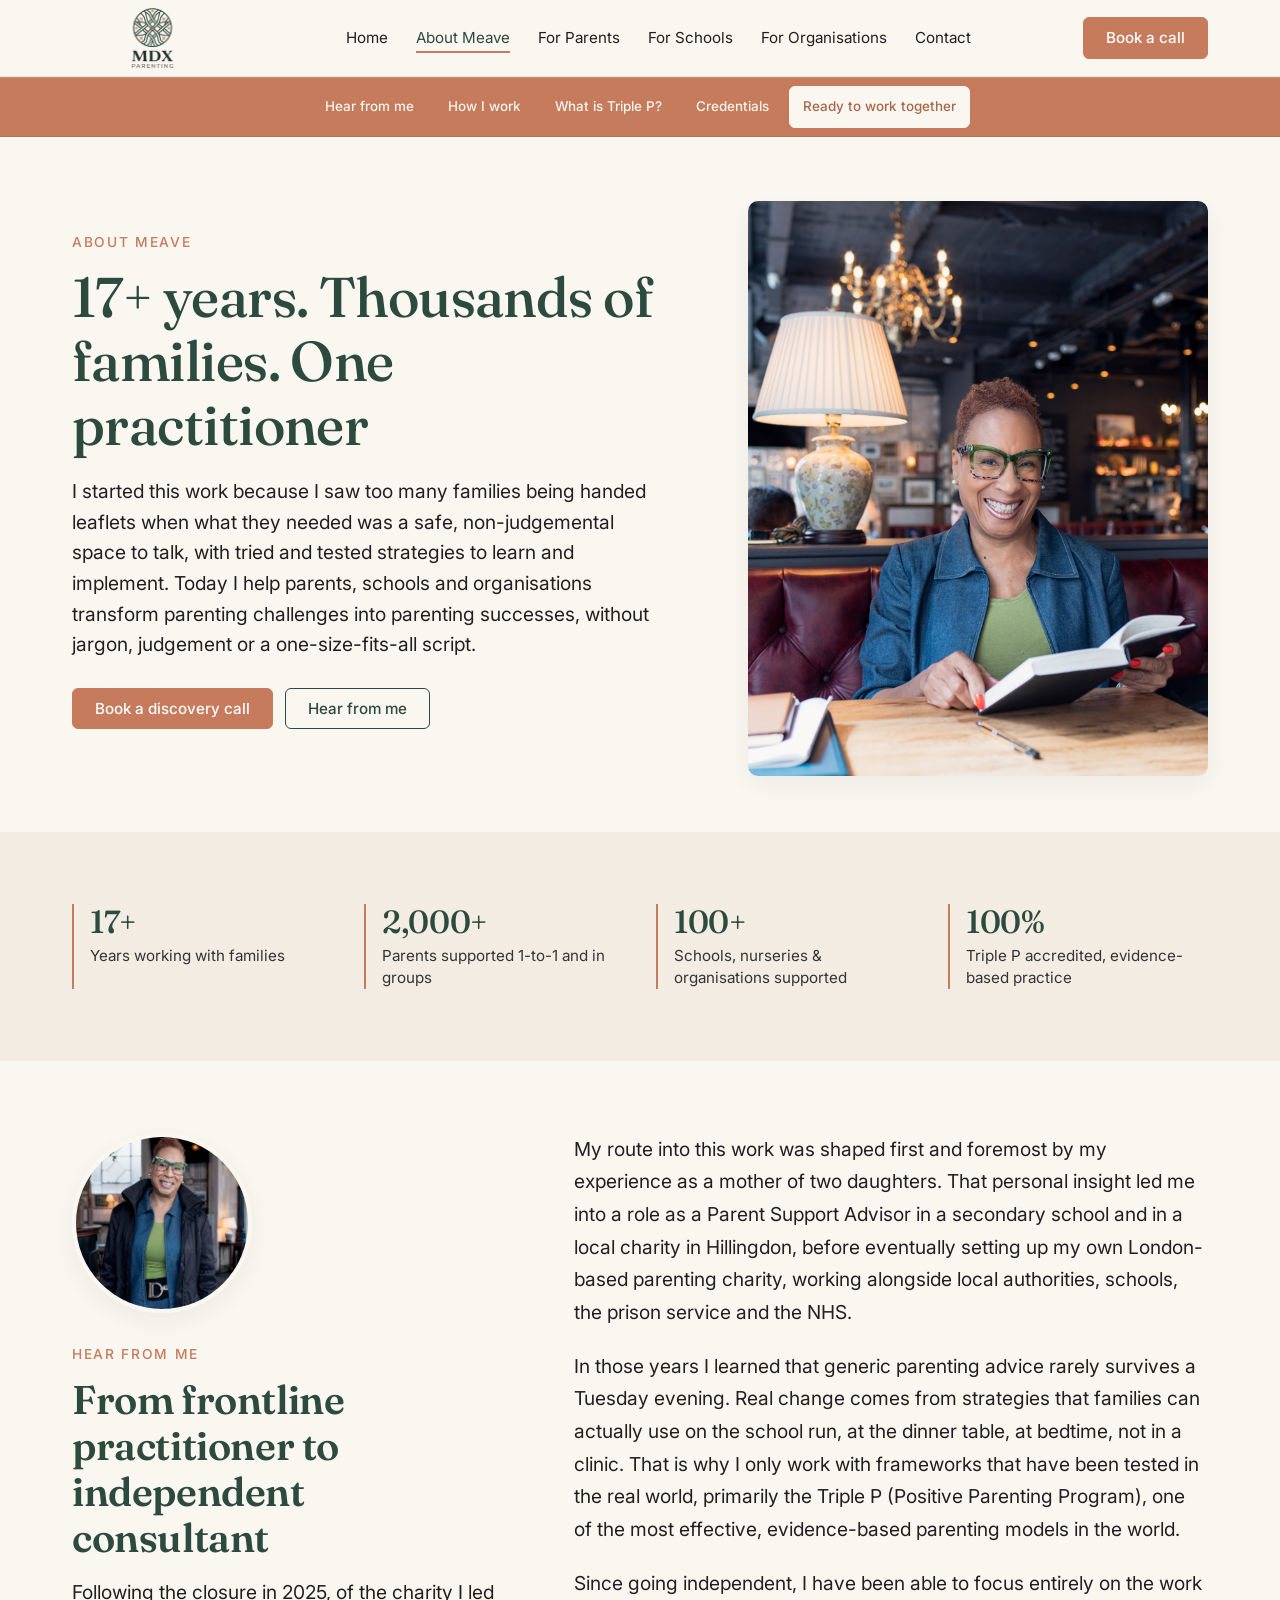
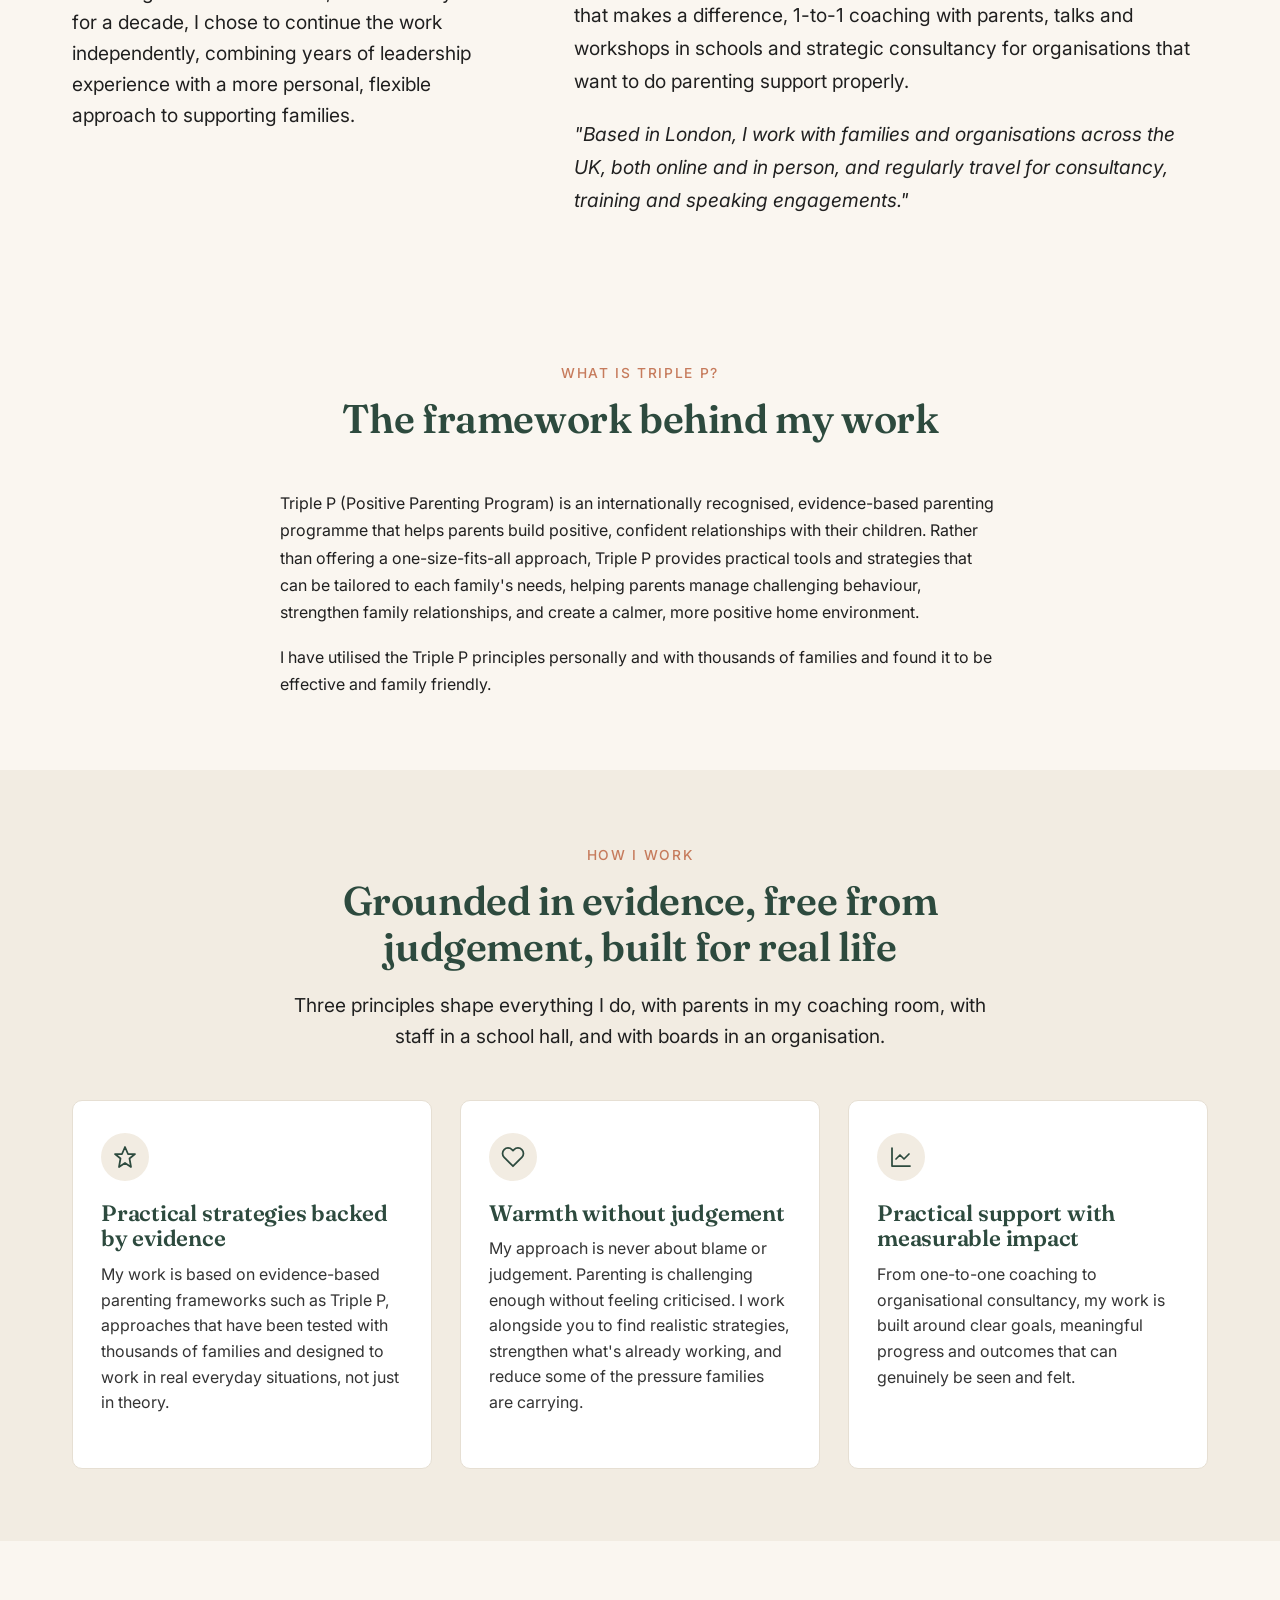
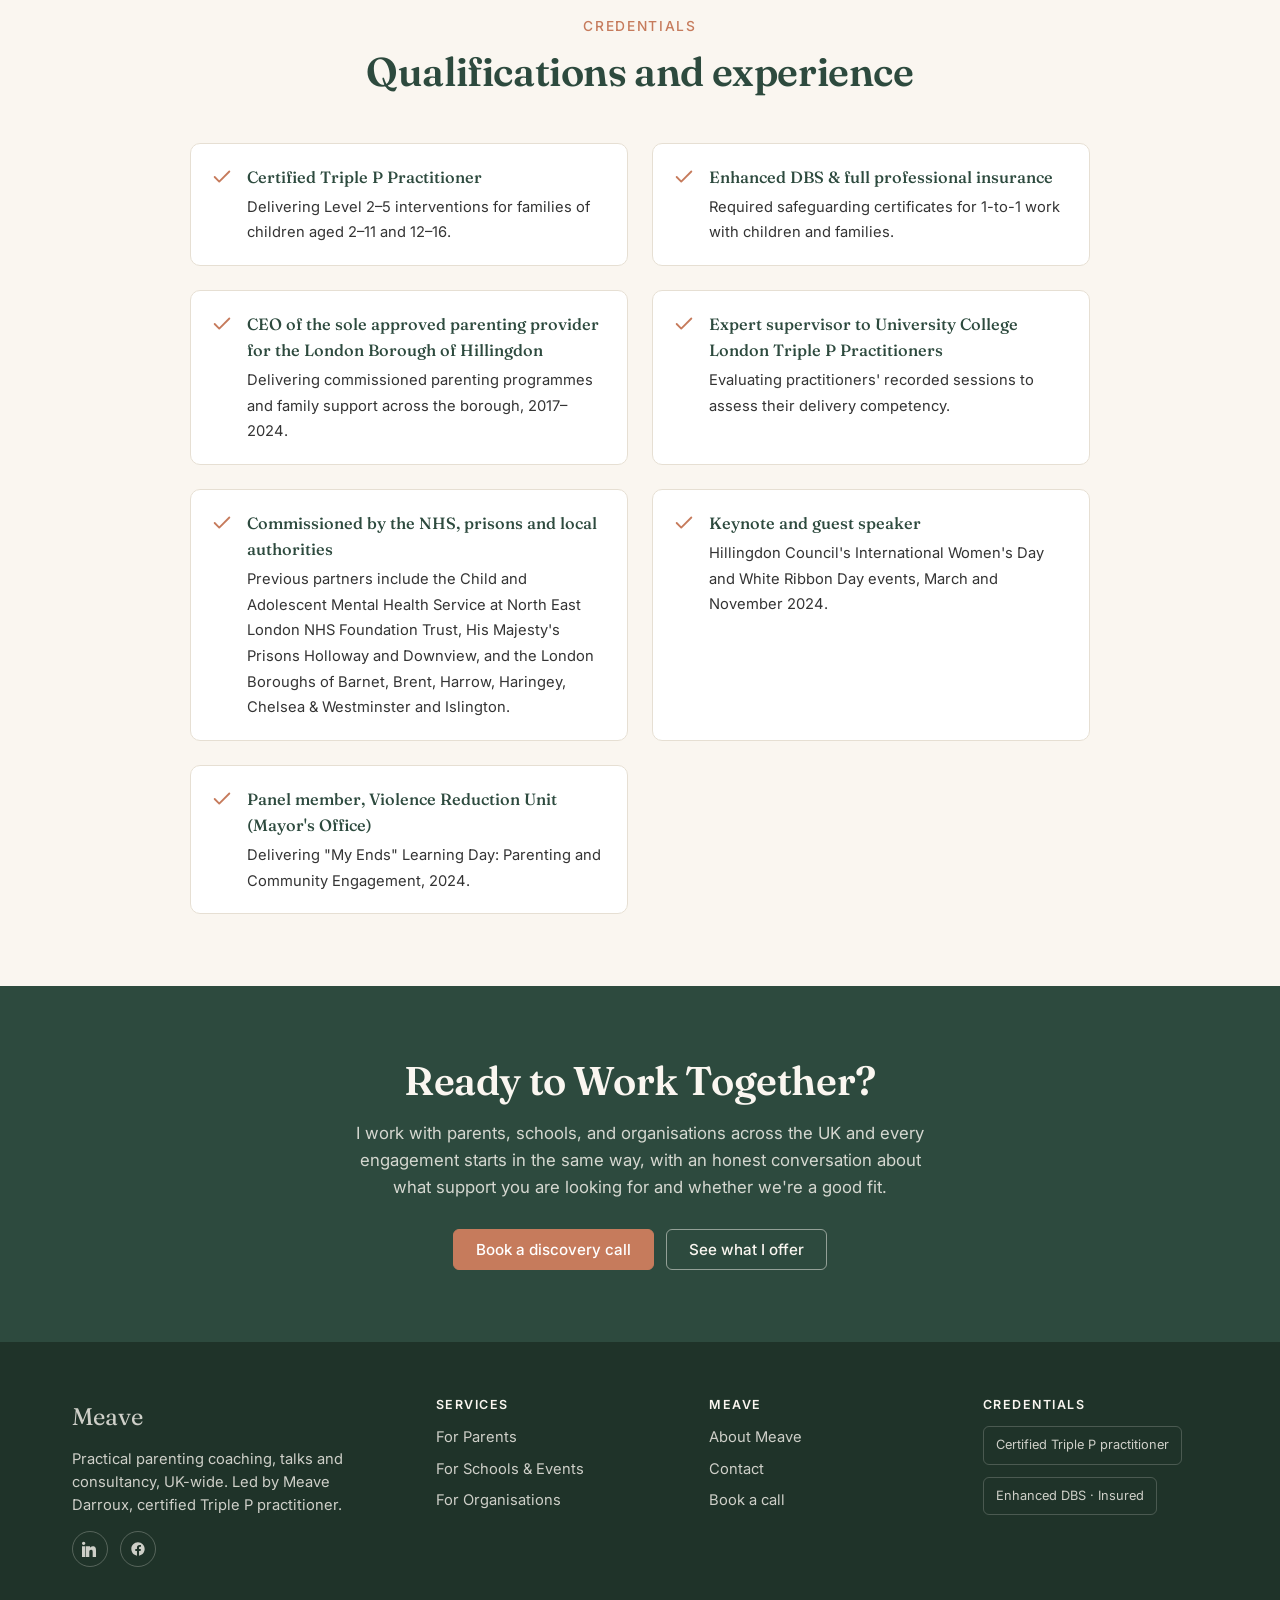
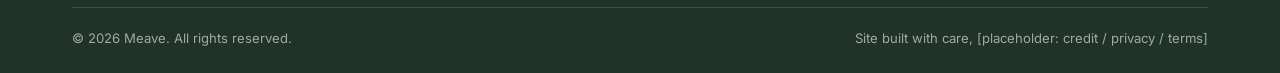
==== about.html @ babebb07 "About — Credentials: drop "and multi-academy trusts" from commissioned line Co-Authored-By: Claude O" ====
<!doctype html>
<html lang="en-GB">
<head>
  <meta charset="utf-8" />
  <meta name="viewport" content="width=device-width, initial-scale=1" />
  <title>About Meave — 17+ years of frontline family support</title>
  <meta name="description" content="Meave is a UK-based parenting expert and certified Triple P practitioner with 17+ years of experience supporting families, schools and organisations." />
  <link rel="icon" type="image/png" href="logos/logo22.png" />
  <link rel="apple-touch-icon" href="logos/logo22.png" />

  <link rel="preconnect" href="https://fonts.googleapis.com" />
  <link rel="preconnect" href="https://fonts.gstatic.com" crossorigin />
  <link href="https://fonts.googleapis.com/css2?family=Fraunces:opsz,wght@9..144,400;9..144,500;9..144,600&family=Inter:wght@400;500;600&display=swap" rel="stylesheet" />

  <link rel="stylesheet" href="css/style.css" />
</head>
<body class="page-inner">

  <header class="site-header">
    <div class="container site-header__inner">
      <a href="index.html" class="site-logo" aria-label="Meave — home">
        <img src="logos/logo22.png" alt="Meave Darroux" />
      </a>

      <nav class="site-nav" aria-label="Primary">
        <ul class="site-nav__list">
          <li><a class="site-nav__link" href="index.html">Home</a></li>
          <li class="site-nav__item--has-menu">
            <a class="site-nav__link" href="about.html" aria-current="page">About Meave</a>
            <ul class="site-nav__submenu">
              <li><a href="about.html#story">Hear from me</a></li>
              <li><a href="about.html#how-i-work">How I work</a></li>
              <li><a href="about.html#what-is-triple-p">What is Triple P?</a></li>
              <li><a href="about.html#qualifications">Credentials</a></li>
              <li><a href="about.html#ready">Ready to work together</a></li>
            </ul>
          </li>
          <li class="site-nav__item--has-menu">
            <a class="site-nav__link" href="for-parents.html">For Parents</a>
            <ul class="site-nav__submenu">
              <li><a href="for-parents.html#packages">Packages</a></li>
              <li><a href="for-parents.html#is-this-you">Is this you?</a></li>
              <li><a href="for-parents.html#what-support">What support looks like</a></li>
              <li><a href="for-parents.html#testimonials">Parents say</a></li>
              <li><a href="for-parents.html#faqs">FAQs</a></li>
            </ul>
          </li>
          <li class="site-nav__item--has-menu">
            <a class="site-nav__link" href="for-schools.html">For Schools</a>
            <ul class="site-nav__submenu">
              <li><a href="for-schools.html#fees">Enquire</a></li>
              <li><a href="for-schools.html#who">Who this is for</a></li>
              <li><a href="for-schools.html#programmes">Programmes</a></li>
              <li><a href="for-schools.html#why">Why it matters</a></li>
              <li><a href="for-schools.html#testimonials">Testimonials</a></li>
              <li><a href="for-schools.html#how-we-work">How we would work</a></li>
              <li><a href="for-schools.html#cta">Get in touch</a></li>
            </ul>
          </li>
          <li class="site-nav__item--has-menu">
            <a class="site-nav__link" href="for-organisations.html">For Organisations</a>
            <ul class="site-nav__submenu">
              <li><a href="for-organisations.html#who">Who I work with</a></li>
              <li><a href="for-organisations.html#for-employers">For Employers</a></li>
              <li><a href="for-organisations.html#models">Engagement models</a></li>
              <li><a href="for-organisations.html#voices">Voices</a></li>
            </ul>
          </li>
          <li><a class="site-nav__link" href="contact.html">Contact</a></li>
        </ul>
      </nav>

      <a href="contact.html" class="btn btn-accent site-header__cta">Book a call</a>

      <button type="button" class="nav-toggle" aria-label="Open navigation" aria-expanded="false" aria-controls="mobile-nav">
        <svg class="nav-toggle__open" width="22" height="22" viewBox="0 0 24 24" fill="none" stroke="currentColor" stroke-width="1.75" stroke-linecap="round" aria-hidden="true">
          <line x1="4" y1="7" x2="20" y2="7" />
          <line x1="4" y1="12" x2="20" y2="12" />
          <line x1="4" y1="17" x2="20" y2="17" />
        </svg>
        <svg class="nav-toggle__close" width="22" height="22" viewBox="0 0 24 24" fill="none" stroke="currentColor" stroke-width="1.75" stroke-linecap="round" aria-hidden="true">
          <line x1="6" y1="6" x2="18" y2="18" />
          <line x1="18" y1="6" x2="6" y2="18" />
        </svg>
      </button>
    </div>

  </header>

  <div class="mobile-nav" id="mobile-nav">
    <ul class="mobile-nav__list">
      <li><a class="mobile-nav__link" href="index.html">Home</a></li>
      <li class="mobile-nav__item--has-menu">
        <a class="mobile-nav__link" href="about.html" aria-current="page">About Meave</a>
        <ul class="mobile-nav__submenu">
          <li><a class="mobile-nav__sublink" href="about.html#story">Hear from me</a></li>
          <li><a class="mobile-nav__sublink" href="about.html#how-i-work">How I work</a></li>
          <li><a class="mobile-nav__sublink" href="about.html#what-is-triple-p">What is Triple P?</a></li>
          <li><a class="mobile-nav__sublink" href="about.html#qualifications">Credentials</a></li>
          <li><a class="mobile-nav__sublink" href="about.html#ready">Ready to work together</a></li>
        </ul>
      </li>
      <li class="mobile-nav__item--has-menu">
        <a class="mobile-nav__link" href="for-parents.html">For Parents</a>
        <ul class="mobile-nav__submenu">
          <li><a class="mobile-nav__sublink" href="for-parents.html#packages">Packages</a></li>
          <li><a class="mobile-nav__sublink" href="for-parents.html#is-this-you">Is this you?</a></li>
          <li><a class="mobile-nav__sublink" href="for-parents.html#what-support">What support looks like</a></li>
          <li><a class="mobile-nav__sublink" href="for-parents.html#testimonials">Parents say</a></li>
          <li><a class="mobile-nav__sublink" href="for-parents.html#faqs">FAQs</a></li>
        </ul>
      </li>
      <li class="mobile-nav__item--has-menu">
        <a class="mobile-nav__link" href="for-schools.html">For Schools &amp; Events</a>
        <ul class="mobile-nav__submenu">
          <li><a class="mobile-nav__sublink" href="for-schools.html#fees">Enquire</a></li>
          <li><a class="mobile-nav__sublink" href="for-schools.html#who">Who this is for</a></li>
          <li><a class="mobile-nav__sublink" href="for-schools.html#programmes">Programmes</a></li>
          <li><a class="mobile-nav__sublink" href="for-schools.html#why">Why it matters</a></li>
          <li><a class="mobile-nav__sublink" href="for-schools.html#testimonials">Testimonials</a></li>
          <li><a class="mobile-nav__sublink" href="for-schools.html#how-we-work">How we would work</a></li>
          <li><a class="mobile-nav__sublink" href="for-schools.html#cta">Get in touch</a></li>
        </ul>
      </li>
      <li class="mobile-nav__item--has-menu">
        <a class="mobile-nav__link" href="for-organisations.html">For Organisations</a>
        <ul class="mobile-nav__submenu">
          <li><a class="mobile-nav__sublink" href="for-organisations.html#who">Who I work with</a></li>
          <li><a class="mobile-nav__sublink" href="for-organisations.html#for-employers">For Employers</a></li>
          <li><a class="mobile-nav__sublink" href="for-organisations.html#models">Engagement models</a></li>
          <li><a class="mobile-nav__sublink" href="for-organisations.html#voices">Voices</a></li>
        </ul>
      </li>
      <li><a class="mobile-nav__link" href="contact.html">Contact</a></li>
    </ul>
    <a href="contact.html" class="btn btn-accent mobile-nav__cta">Book a free call</a>
  </div>

  <main id="main">

    <!-- Sticky in-page section nav -->
    <nav class="page-nav-sticky page-nav-sticky--top" aria-label="Section navigation">
      <div class="container">
        <ul class="page-nav-sticky__list">
          <li><a class="page-nav-sticky__pill" href="#story">Hear from me</a></li>
          <li><a class="page-nav-sticky__pill" href="#how-i-work">How I work</a></li>
          <li><a class="page-nav-sticky__pill" href="#what-is-triple-p">What is Triple P?</a></li>
          <li><a class="page-nav-sticky__pill" href="#qualifications">Credentials</a></li>
          <li><a class="page-nav-sticky__pill" href="#ready">Ready to work together</a></li>
        </ul>
      </div>
    </nav>

    <!-- Page hero -->
    <section class="page-hero">
      <div class="container">
        <div class="page-hero__grid">
          <div class="page-hero__body">
            <span class="eyebrow">About Meave</span>
            <h1>17+ years. Thousands of families. One practitioner</h1>
            <p class="lede">I started this work because I saw too many families being handed leaflets when what they needed was a safe, non-judgemental space to talk, with tried and tested strategies to learn and implement. Today I help parents, schools and organisations transform parenting challenges into parenting successes, without jargon, judgement or a one-size-fits-all script.</p>
            <div class="page-hero__ctas">
              <a href="contact.html" class="btn btn-accent">Book a discovery call</a>
              <a href="#story" class="btn btn-ghost">Hear from me</a>
            </div>
          </div>
          <div class="page-hero__image page-hero__image--portrait">
            <img src="images/MD-016520260508.jpg" alt="Meave Darroux smiling at a table with an open book" loading="eager" />
          </div>
        </div>
      </div>
    </section>

    <!-- Stats row -->
    <section class="section section--alt">
      <div class="container">
        <div class="stat-row">
          <div class="stat">
            <span class="stat__num">17+</span>
            <span class="stat__label">Years working with families</span>
          </div>
          <div class="stat">
            <span class="stat__num">2,000+</span>
            <span class="stat__label">Parents supported 1-to-1 and in groups</span>
          </div>
          <div class="stat">
            <span class="stat__num">100+</span>
            <span class="stat__label">Schools, nurseries &amp; organisations supported</span>
          </div>
          <div class="stat">
            <span class="stat__num">100%</span>
            <span class="stat__label">Triple P accredited, evidence-based practice</span>
          </div>
        </div>
      </div>
    </section>

    <!-- Story / prose -->
    <section class="section" id="story">
      <div class="container">
        <div class="prose-split">
          <aside class="prose-split__aside">
            <div class="bio-portrait">
              <img src="images/MD-018120260508.jpg" alt="Meave Darroux smiling in front of a London bar" loading="lazy" />
            </div>
            <span class="eyebrow">Hear from me</span>
            <h2>From frontline practitioner to independent consultant</h2>
            <p class="lede">Following the closure in 2025, of the charity I led for a decade, I chose to continue the work independently, combining years of leadership experience with a more personal, flexible approach to supporting families.</p>
          </aside>
          <div class="prose">
            <p>My route into this work was shaped first and foremost by my experience as a mother of two daughters. That personal insight led me into a role as a Parent Support Advisor in a secondary school and in a local charity in Hillingdon, before eventually setting up my own London-based parenting charity, working alongside local authorities, schools, the prison service and the NHS.</p>
            <p>In those years I learned that generic parenting advice rarely survives a Tuesday evening. Real change comes from strategies that families can actually use on the school run, at the dinner table, at bedtime, not in a clinic. That is why I only work with frameworks that have been tested in the real world, primarily the Triple P (Positive Parenting Program), one of the most effective, evidence-based parenting models in the world.</p>
            <p>Since going independent, I have been able to focus entirely on the work that makes a difference, 1-to-1 coaching with parents, talks and workshops in schools and strategic consultancy for organisations that want to do parenting support properly.</p>
            <p><em>"Based in London, I work with families and organisations across the UK, both online and in person, and regularly travel for consultancy, training and speaking engagements."</em></p>
          </div>
        </div>
      </div>
    </section>

    <!-- What is Triple P? -->
    <section id="what-is-triple-p" class="section">
      <div class="container">
        <div class="section__head">
          <span class="eyebrow">What is Triple P?</span>
          <h2>The framework behind my work</h2>
        </div>
        <div class="prose" style="max-width:720px;margin:0 auto;">
          <p>Triple P (Positive Parenting Program) is an internationally recognised, evidence-based parenting programme that helps parents build positive, confident relationships with their children. Rather than offering a one-size-fits-all approach, Triple P provides practical tools and strategies that can be tailored to each family's needs, helping parents manage challenging behaviour, strengthen family relationships, and create a calmer, more positive home environment.</p>
          <p>I have utilised the Triple P principles personally and with thousands of families and found it to be effective and family friendly.</p>
        </div>
      </div>
    </section>

    <!-- Credentials / approach -->
    <section id="how-i-work" class="section section--alt">
      <div class="container">
        <div class="section__head">
          <span class="eyebrow">How I work</span>
          <h2>Grounded in evidence, free from judgement, built for real life</h2>
          <p class="lede">Three principles shape everything I do, with parents in my coaching room, with staff in a school hall, and with boards in an organisation.</p>
        </div>

        <div class="card-grid">
          <article class="card">
            <div class="card__icon" aria-hidden="true">
              <svg width="24" height="24" viewBox="0 0 24 24" fill="none" stroke="currentColor" stroke-width="1.75" stroke-linecap="round" stroke-linejoin="round"><path d="M12 2l3 7h7l-5.5 4.5L18 22l-6-4-6 4 1.5-8.5L2 9h7z"/></svg>
            </div>
            <h3 class="card__title">Practical strategies backed by evidence</h3>
            <p class="card__body">My work is based on evidence-based parenting frameworks such as Triple P, approaches that have been tested with thousands of families and designed to work in real everyday situations, not just in theory.</p>
          </article>

          <article class="card">
            <div class="card__icon" aria-hidden="true">
              <svg width="24" height="24" viewBox="0 0 24 24" fill="none" stroke="currentColor" stroke-width="1.75" stroke-linecap="round" stroke-linejoin="round"><path d="M20.84 4.61a5.5 5.5 0 0 0-7.78 0L12 5.67l-1.06-1.06a5.5 5.5 0 0 0-7.78 7.78l1.06 1.06L12 21.23l7.78-7.78 1.06-1.06a5.5 5.5 0 0 0 0-7.78z"/></svg>
            </div>
            <h3 class="card__title">Warmth without judgement</h3>
            <p class="card__body">My approach is never about blame or judgement. Parenting is challenging enough without feeling criticised. I work alongside you to find realistic strategies, strengthen what's already working, and reduce some of the pressure families are carrying.</p>
          </article>

          <article class="card">
            <div class="card__icon" aria-hidden="true">
              <svg width="24" height="24" viewBox="0 0 24 24" fill="none" stroke="currentColor" stroke-width="1.75" stroke-linecap="round" stroke-linejoin="round"><path d="M3 3v18h18"/><path d="M7 14l4-4 4 4 5-5"/></svg>
            </div>
            <h3 class="card__title">Practical support with measurable impact</h3>
            <p class="card__body">From one-to-one coaching to organisational consultancy, my work is built around clear goals, meaningful progress and outcomes that can genuinely be seen and felt.</p>
          </article>
        </div>
      </div>
    </section>

    <!-- Credentials list -->
    <section id="qualifications" class="section">
      <div class="container">
        <div class="section__head">
          <span class="eyebrow">Credentials</span>
          <h2>Qualifications and experience</h2>
        </div>

        <ul class="credential-list">
          <li>
            <svg width="22" height="22" viewBox="0 0 24 24" fill="none" stroke="currentColor" stroke-width="2" stroke-linecap="round" stroke-linejoin="round" aria-hidden="true"><polyline points="20 6 9 17 4 12"/></svg>
            <div>
              <strong>Certified Triple P Practitioner</strong>
              <span>Delivering Level 2–5 interventions for families of children aged 2–11 and 12–16.</span>
            </div>
          </li>
          <li>
            <svg width="22" height="22" viewBox="0 0 24 24" fill="none" stroke="currentColor" stroke-width="2" stroke-linecap="round" stroke-linejoin="round" aria-hidden="true"><polyline points="20 6 9 17 4 12"/></svg>
            <div>
              <strong>Enhanced DBS &amp; full professional insurance</strong>
              <span>Required safeguarding certificates for 1-to-1 work with children and families.</span>
            </div>
          </li>
          <li>
            <svg width="22" height="22" viewBox="0 0 24 24" fill="none" stroke="currentColor" stroke-width="2" stroke-linecap="round" stroke-linejoin="round" aria-hidden="true"><polyline points="20 6 9 17 4 12"/></svg>
            <div>
              <strong>CEO of the sole approved parenting provider for the London Borough of Hillingdon</strong>
              <span>Delivering commissioned parenting programmes and family support across the borough, 2017–2024.</span>
            </div>
          </li>
          <li>
            <svg width="22" height="22" viewBox="0 0 24 24" fill="none" stroke="currentColor" stroke-width="2" stroke-linecap="round" stroke-linejoin="round" aria-hidden="true"><polyline points="20 6 9 17 4 12"/></svg>
            <div>
              <strong>Expert supervisor to University College London Triple P Practitioners</strong>
              <span>Evaluating practitioners' recorded sessions to assess their delivery competency.</span>
            </div>
          </li>
          <li>
            <svg width="22" height="22" viewBox="0 0 24 24" fill="none" stroke="currentColor" stroke-width="2" stroke-linecap="round" stroke-linejoin="round" aria-hidden="true"><polyline points="20 6 9 17 4 12"/></svg>
            <div>
              <strong>Commissioned by the NHS, prisons and local authorities</strong>
              <span>Previous partners include the Child and Adolescent Mental Health Service at North East London NHS Foundation Trust, His Majesty's Prisons Holloway and Downview, and the London Boroughs of Barnet, Brent, Harrow, Haringey, Chelsea &amp; Westminster and Islington.</span>
            </div>
          </li>
          <li>
            <svg width="22" height="22" viewBox="0 0 24 24" fill="none" stroke="currentColor" stroke-width="2" stroke-linecap="round" stroke-linejoin="round" aria-hidden="true"><polyline points="20 6 9 17 4 12"/></svg>
            <div>
              <strong>Keynote and guest speaker</strong>
              <span>Hillingdon Council's International Women's Day and White Ribbon Day events, March and November 2024.</span>
            </div>
          </li>
          <li>
            <svg width="22" height="22" viewBox="0 0 24 24" fill="none" stroke="currentColor" stroke-width="2" stroke-linecap="round" stroke-linejoin="round" aria-hidden="true"><polyline points="20 6 9 17 4 12"/></svg>
            <div>
              <strong>Panel member, Violence Reduction Unit (Mayor's Office)</strong>
              <span>Delivering "My Ends" Learning Day: Parenting and Community Engagement, 2024.</span>
            </div>
          </li>
        </ul>
      </div>
    </section>

    <!-- Final CTA -->
    <section id="ready" class="section section--dark cta-band">
      <div class="container">
        <h2>Ready to Work Together?</h2>
        <p>I work with parents, schools, and organisations across the UK and every engagement starts in the same way, with an honest conversation about what support you are looking for and whether we're a good fit.</p>
        <div class="cta-band__actions">
          <a href="contact.html" class="btn btn-accent">Book a discovery call</a>
          <a href="for-parents.html" class="btn btn-ghost">See what I offer</a>
        </div>
      </div>
    </section>

  </main>

  <footer class="site-footer">
    <div class="container">
      <div class="site-footer__grid">

        <div>
          <a href="index.html" class="site-footer__brand">Meave</a>
          <p class="site-footer__about">Practical parenting coaching, talks and consultancy, UK-wide. Led by Meave Darroux, certified Triple P practitioner.</p>
          <div class="site-footer__socials">
            <a class="social-link" href="https://www.linkedin.com/in/meavedarroux/" aria-label="LinkedIn" target="_blank" rel="noopener">
              <svg width="16" height="16" viewBox="0 0 24 24" fill="currentColor" aria-hidden="true"><path d="M4.98 3.5C4.98 4.88 3.87 6 2.5 6S0 4.88 0 3.5 1.12 1 2.5 1s2.48 1.12 2.48 2.5zM0 24h5V8H0v16zM7.98 8H12v2.18h.06c.56-1.06 1.93-2.18 3.97-2.18 4.25 0 5 2.8 5 6.44V24h-5v-7.1c0-1.7-.03-3.88-2.36-3.88-2.36 0-2.72 1.85-2.72 3.76V24h-5V8z"/></svg>
            </a>
            <a class="social-link" href="https://www.facebook.com/meave.darroux?locale=en_GB" aria-label="Facebook" target="_blank" rel="noopener">
              <svg width="16" height="16" viewBox="0 0 24 24" fill="currentColor" aria-hidden="true"><path d="M22 12.06C22 6.48 17.52 2 11.94 2S2 6.48 2 12.06c0 5.02 3.66 9.18 8.44 9.94v-7.03H7.9v-2.91h2.54V9.85c0-2.51 1.49-3.9 3.78-3.9 1.1 0 2.24.2 2.24.2v2.46h-1.26c-1.24 0-1.63.77-1.63 1.56v1.88h2.77l-.44 2.91h-2.33V22c4.78-.76 8.43-4.92 8.43-9.94z"/></svg>
            </a>
          </div>
        </div>

        <div>
          <h4 class="site-footer__title">Services</h4>
          <ul class="site-footer__list">
            <li><a href="for-parents.html">For Parents</a></li>
            <li><a href="for-schools.html">For Schools &amp; Events</a></li>
            <li><a href="for-organisations.html">For Organisations</a></li>
          </ul>
        </div>

        <div>
          <h4 class="site-footer__title">Meave</h4>
          <ul class="site-footer__list">
            <li><a href="about.html">About Meave</a></li>
            <li><a href="contact.html">Contact</a></li>
            <li><a href="contact.html">Book a call</a></li>
          </ul>
        </div>

        <div>
          <h4 class="site-footer__title">Credentials</h4>
          <div class="site-footer__credentials">
            <span class="credential-badge">Certified Triple P practitioner</span>
            <span class="credential-badge">Enhanced DBS &middot; Insured</span>
          </div>
        </div>

      </div>

      <div class="site-footer__bottom">
        <span>&copy; <span data-year>2026</span> Meave. All rights reserved.</span>
        <span>Site built with care, [placeholder: credit / privacy / terms]</span>
      </div>
    </div>
  </footer>

  <div class="sticky-cta" aria-hidden="false">
    <a href="contact.html" class="btn btn-accent">Book a free call</a>
  </div>

  <script src="js/script.js" defer></script>
</body>
</html>
---- css/style.css ----
/* ==========================================================================
   Meave — design system
   ========================================================================== */

:root {
  --bg: #FAF6F0;
  --bg-alt: #F2ECE2;
  --primary: #2D4A3E;
  --primary-dark: #1F3329;
  --accent: #C67B5C;
  --accent-dark: #A9674B;
  --text: #202020;
  --text-muted: #343434;
  --border: #E6DFD3;

  --font-display: 'Fraunces', Georgia, 'Times New Roman', serif;
  --font-body: 'Inter', -apple-system, BlinkMacSystemFont, 'Segoe UI', sans-serif;

  --container: 1200px;
  --radius: 10px;
  --radius-sm: 6px;

  --section-y: 56px;
  --header-h: 68px;

  --shadow-sm: 0 1px 2px rgba(30, 30, 30, 0.04);
  --shadow-md: 0 8px 24px rgba(30, 30, 30, 0.06);
}

@media (min-width: 768px) {
  :root {
    --section-y: 80px;
    --header-h: 76px;
  }
}

@media (min-width: 1024px) {
  :root {
    --section-y: 96px;
  }
}

/* ==========================================================================
   Reset + base
   ========================================================================== */

*,
*::before,
*::after {
  box-sizing: border-box;
}

html {
  scroll-behavior: smooth;
  -webkit-text-size-adjust: 100%;
}

body {
  margin: 0;
  background: var(--bg);
  color: var(--text);
  font-family: var(--font-body);
  font-size: 16px;
  line-height: 1.6;
  font-weight: 400;
  -webkit-font-smoothing: antialiased;
  -moz-osx-font-smoothing: grayscale;
}

img,
svg {
  display: block;
  max-width: 100%;
}

a {
  color: var(--primary);
  text-decoration: none;
  transition: color 0.15s ease;
}

a:hover {
  color: var(--accent);
}

button {
  font: inherit;
  cursor: pointer;
  border: none;
  background: none;
  color: inherit;
}

h1, h2, h3, h4 {
  font-family: var(--font-display);
  font-weight: 600;
  color: var(--primary);
  line-height: 1.15;
  letter-spacing: -0.01em;
  margin: 0 0 0.5em;
}

h1 {
  font-size: clamp(2rem, 1.3rem + 3.2vw, 3.5rem);
  font-weight: 500;
}

h2 {
  font-size: clamp(1.6rem, 1.15rem + 2vw, 2.5rem);
}

h3 {
  font-size: clamp(1.15rem, 1rem + 0.6vw, 1.4rem);
}

p {
  margin: 0 0 1em;
}

.eyebrow {
  display: inline-block;
  font-family: var(--font-body);
  font-size: 0.86rem;
  font-weight: 500;
  text-transform: uppercase;
  letter-spacing: 0.12em;
  color: var(--accent);
  margin-bottom: 12px;
}

.lede {
  font-size: clamp(1.05rem, 0.95rem + 0.4vw, 1.2rem);
  color: var(--text);
  max-width: 60ch;
}

/* ==========================================================================
   Layout
   ========================================================================== */

.container {
  width: 100%;
  max-width: var(--container);
  margin: 0 auto;
  padding: 0 20px;
}

@media (min-width: 768px) {
  .container {
    padding: 0 32px;
  }
}

.section {
  padding: var(--section-y) 0;
}

.section--alt {
  background: var(--bg-alt);
}

.section--dark {
  background: var(--primary);
  color: #F5EFE3;
}

.section--dark h1,
.section--dark h2,
.section--dark h3 {
  color: #FAF6F0;
}

.section__head {
  max-width: 720px;
  margin: 0 auto 48px;
  text-align: center;
}

.section__head .lede {
  margin-left: auto;
  margin-right: auto;
}

/* ==========================================================================
   Buttons
   ========================================================================== */

.btn {
  display: inline-flex;
  align-items: center;
  justify-content: center;
  gap: 8px;
  padding: 12px 22px;
  font-family: var(--font-body);
  font-size: 0.95rem;
  font-weight: 500;
  line-height: 1;
  border-radius: var(--radius-sm);
  border: 1.5px solid transparent;
  transition: background 0.15s ease, color 0.15s ease, border-color 0.15s ease, transform 0.15s ease;
  white-space: nowrap;
}

.btn:hover {
  transform: translateY(-1px);
}

.btn-primary {
  background: var(--primary);
  color: #FAF6F0;
  border-color: var(--primary);
}

.btn-primary:hover {
  background: var(--primary-dark);
  color: #FAF6F0;
  border-color: var(--primary-dark);
}

.btn-accent {
  background: var(--accent);
  color: #FFFFFF;
  border-color: var(--accent);
}

.btn-accent:hover {
  background: var(--accent-dark);
  color: #FFFFFF;
  border-color: var(--accent-dark);
}

.btn-ghost {
  background: transparent;
  color: var(--primary);
  border-color: var(--primary);
}

.btn-ghost:hover {
  background: var(--primary);
  color: #FAF6F0;
}

.section--dark .btn-ghost {
  color: #FAF6F0;
  border-color: rgba(250, 246, 240, 0.5);
}

.section--dark .btn-ghost:hover {
  background: #FAF6F0;
  color: var(--primary);
}

.text-link {
  display: inline-flex;
  align-items: center;
  gap: 6px;
  font-weight: 500;
  color: var(--primary);
  border-bottom: 1px solid currentColor;
  padding-bottom: 2px;
}

.text-link:hover {
  color: var(--accent);
}

.text-link svg {
  transition: transform 0.15s ease;
}

.text-link:hover svg {
  transform: translateX(3px);
}

/* ==========================================================================
   Header
   ========================================================================== */

.site-header {
  position: sticky;
  top: 0;
  z-index: 50;
  background: rgba(250, 246, 240, 0.92);
  backdrop-filter: saturate(1.2) blur(8px);
  -webkit-backdrop-filter: saturate(1.2) blur(8px);
  border-bottom: 1px solid var(--border);
}

.site-header__inner {
  display: flex;
  align-items: center;
  justify-content: space-between;
  gap: 24px;
  height: var(--header-h);
}

.site-logo {
  display: inline-flex;
  align-items: center;
  flex-shrink: 0;
}

.site-logo img {
  width: auto;
  height: 88px;
  object-fit: contain;
}

@media (max-width: 767px) {
  .site-logo img {
    height: 64px;
  }
}

.site-nav {
  display: none;
}

.site-nav__list {
  list-style: none;
  margin: 0;
  padding: 0;
  display: flex;
  gap: 28px;
}

.site-nav__link {
  position: relative;
  font-size: 0.95rem;
  color: var(--text);
  font-weight: 400;
  padding: 6px 0;
}

.site-nav__link::after {
  content: "";
  position: absolute;
  left: 0;
  right: 0;
  bottom: 0;
  height: 2px;
  background: var(--accent);
  transform: scaleX(0);
  transform-origin: left center;
  transition: transform 0.28s cubic-bezier(0.22, 1, 0.36, 1);
}

.site-nav__link:hover,
.site-nav__item--has-menu:focus-within > .site-nav__link,
.site-nav__link[aria-current="page"] {
  color: var(--primary);
}

.site-nav__link:hover::after,
.site-nav__item--has-menu:hover > .site-nav__link::after,
.site-nav__item--has-menu:focus-within > .site-nav__link::after,
.site-nav__link[aria-current="page"]::after {
  transform: scaleX(1);
}

/* About Meave dropdown — desktop */
.site-nav__item--has-menu {
  position: relative;
}

.site-nav__submenu {
  position: absolute;
  top: calc(100% + 10px);
  left: 50%;
  transform: translateX(-50%) translateY(6px);
  min-width: 220px;
  margin: 0;
  padding: 8px;
  list-style: none;
  background: #FFFFFF;
  border: 1px solid var(--border);
  border-radius: 10px;
  box-shadow: 0 16px 40px rgba(31, 51, 41, 0.16);
  opacity: 0;
  visibility: hidden;
  transition: opacity 0.18s ease, transform 0.18s ease;
  z-index: 200;
}

/* invisible bridge so the 10px gap doesn't close the menu */
.site-nav__submenu::before {
  content: "";
  position: absolute;
  top: -12px;
  left: 0;
  right: 0;
  height: 12px;
}

.site-nav__item--has-menu:hover .site-nav__submenu,
.site-nav__item--has-menu:focus-within .site-nav__submenu {
  opacity: 1;
  visibility: visible;
  transform: translateX(-50%) translateY(0);
}

.site-nav__submenu a {
  display: block;
  padding: 9px 14px;
  border-radius: 7px;
  color: var(--primary);
  font-size: 0.9rem;
  font-weight: 500;
  white-space: nowrap;
  text-decoration: none;
  transition: background 0.15s ease, transform 0.15s ease;
}

.site-nav__submenu a:hover,
.site-nav__submenu a:focus-visible {
  background: var(--bg-alt);
  transform: translateX(3px);
}

.site-header__cta {
  display: none;
}

.nav-toggle {
  width: 44px;
  height: 44px;
  display: inline-flex;
  align-items: center;
  justify-content: center;
  color: var(--primary);
  border-radius: var(--radius-sm);
}

.nav-toggle:hover {
  background: var(--bg-alt);
}

.nav-toggle__close {
  display: none;
}

[data-nav-open] .nav-toggle__open {
  display: none;
}

[data-nav-open] .nav-toggle__close {
  display: block;
}

@media (min-width: 1024px) {
  .site-nav {
    display: block;
  }

  .site-header__cta {
    display: inline-flex;
  }

  .nav-toggle {
    display: none;
  }
}

/* Mobile nav panel */
.mobile-nav {
  position: fixed;
  inset: var(--header-h) 0 0 0;
  background: var(--bg);
  padding: 32px 20px 120px;
  overflow-y: auto;
  transform: translateY(-12px);
  opacity: 0;
  pointer-events: none;
  transition: transform 0.2s ease, opacity 0.2s ease;
  z-index: 40;
}

[data-nav-open] .mobile-nav {
  transform: translateY(0);
  opacity: 1;
  pointer-events: auto;
}

[data-nav-open] {
  overflow: hidden;
}

.mobile-nav__list {
  list-style: none;
  margin: 0 0 32px;
  padding: 0;
  display: flex;
  flex-direction: column;
  gap: 4px;
}

.mobile-nav__link {
  display: block;
  padding: 14px 4px;
  font-family: var(--font-display);
  font-size: 1.35rem;
  color: var(--primary);
  border-bottom: 1px solid var(--border);
}

.mobile-nav__cta {
  width: 100%;
}

/* About Meave dropdown — mobile sub-links (indented, always visible) */
.mobile-nav__submenu {
  list-style: none;
  margin: 0 0 0 14px;
  padding: 0;
}

.mobile-nav__sublink {
  display: block;
  padding: 11px 4px;
  font-family: var(--font-body);
  font-size: 1rem;
  color: var(--text-muted);
  border-bottom: 1px solid var(--border);
  text-decoration: none;
}

@media (min-width: 1024px) {
  .mobile-nav {
    display: none;
  }
}

/* ==========================================================================
   Hero
   ========================================================================== */

.hero {
  padding: 48px 0 56px;
}

@media (min-width: 768px) {
  .hero {
    padding: 72px 0 88px;
  }
}

@media (min-width: 1024px) {
  .hero {
    padding: 96px 0 112px;
  }
}

.hero__grid {
  display: grid;
  grid-template-columns: 1fr;
  gap: 40px;
  align-items: center;
}

@media (min-width: 1024px) {
  .hero__grid {
    grid-template-columns: 1.15fr 1fr;
    gap: 72px;
  }
}

.hero__body h1 {
  margin-bottom: 20px;
}

.hero__body .lede {
  margin-bottom: 32px;
  max-width: 52ch;
}

.hero__ctas {
  display: flex;
  flex-wrap: wrap;
  gap: 12px;
}

.hero__image {
  border-radius: var(--radius);
  overflow: hidden;
  aspect-ratio: 4 / 5;
  box-shadow: var(--shadow-md);
}

.hero__image img {
  width: 100%;
  height: 100%;
  object-fit: cover;
}

@media (min-width: 768px) and (max-width: 1023.98px) {
  .hero__image {
    aspect-ratio: 16 / 10;
    max-width: 560px;
    margin: 0 auto;
  }
}

.hero__meta {
  margin-top: 32px;
  display: flex;
  flex-wrap: wrap;
  gap: 20px 32px;
  color: var(--text-muted);
  font-size: 0.9rem;
}

.hero__meta-item {
  display: inline-flex;
  align-items: center;
  gap: 8px;
}

.hero__meta-item svg {
  color: var(--accent);
  flex-shrink: 0;
}

/* ==========================================================================
   Card grid
   ========================================================================== */

.card-grid {
  display: grid;
  grid-template-columns: 1fr;
  gap: 20px;
}

@media (min-width: 640px) {
  .card-grid {
    grid-template-columns: repeat(2, 1fr);
  }
}

@media (min-width: 1024px) {
  .card-grid {
    grid-template-columns: repeat(3, 1fr);
    gap: 28px;
  }
}

.card {
  display: flex;
  flex-direction: column;
  background: #FFFFFF;
  border: 1px solid var(--border);
  border-radius: var(--radius);
  padding: 32px 28px;
  transition: transform 0.18s ease, box-shadow 0.18s ease, border-color 0.18s ease;
}

.card:hover {
  transform: translateY(-3px);
  box-shadow: var(--shadow-md);
  border-color: #D6CDBE;
}

.card__icon {
  display: inline-flex;
  align-items: center;
  justify-content: center;
  width: 48px;
  height: 48px;
  border-radius: 50%;
  background: var(--bg-alt);
  color: var(--primary);
  margin-bottom: 20px;
}

.card__title {
  margin-bottom: 10px;
}

.card__body {
  color: var(--text-muted);
  margin-bottom: 20px;
  flex-grow: 1;
}

.card__link {
  margin-top: auto;
}

/* Pillar card variant — hero three-buyer split */
.pillar-grid {
  gap: 20px;
}

@media (min-width: 1024px) {
  .pillar-grid {
    gap: 24px;
  }
}

.pillar-card {
  border-top: 4px solid var(--accent);
}

.pillar-card:nth-child(2) {
  border-top-color: var(--primary);
}

.pillar-card:nth-child(3) {
  border-top-color: #8A9A5B;
}

.pillar-card .card__label {
  font-family: var(--font-body);
  font-size: 0.78rem;
  font-weight: 500;
  text-transform: uppercase;
  letter-spacing: 0.12em;
  color: var(--text-muted);
  margin-bottom: 8px;
}

/* ==========================================================================
   Logo strip
   ========================================================================== */

.logo-strip {
  text-align: center;
}

.logo-strip__label {
  font-size: 0.8rem;
  font-weight: 500;
  text-transform: uppercase;
  letter-spacing: 0.14em;
  color: var(--text-muted);
  margin-bottom: 24px;
}

.logo-strip__row {
  display: flex;
  flex-wrap: wrap;
  justify-content: center;
  align-items: center;
  gap: 16px 40px;
}

.logo-strip__item {
  min-width: 120px;
  height: 44px;
  display: inline-flex;
  align-items: center;
  justify-content: center;
  padding: 0 18px;
  border: 1px dashed var(--border);
  border-radius: var(--radius-sm);
  color: var(--text-muted);
  font-family: var(--font-display);
  font-size: 0.95rem;
  font-style: italic;
  background: var(--bg);
}

/* Real logo variant — no dashed box, greyscale image */
.logo-strip__item--logo {
  border: none;
  background: transparent;
  padding: 0;
  min-width: unset;
  height: auto;
}
.logo-strip__item--logo img {
  height: 100px;
  width: auto;
  max-width: 280px;
  object-fit: contain;
  filter: none;
  opacity: 1;
  transition: opacity 0.25s ease, transform 0.25s ease;
}
.logo-strip__item--logo img:hover {
  opacity: 1;
  transform: translateY(-1px);
}

.homepage-credibility {
  padding-top: 42px;
  padding-bottom: 54px;
}

.homepage-credibility .logo-strip {
  margin-bottom: 38px;
}

.homepage-credibility__stats {
  margin-top: 0;
}

/* ── Logo belt / conveyor ticker ─────────────────────────────────── */
/* JS wraps .logo-strip__row in .logo-belt and duplicates the logos  */
.logo-belt {
  overflow: hidden;
  /* Fade edges so logos don't hard-clip */
  -webkit-mask-image: linear-gradient(
    to right,
    transparent 0%,
    black 7%,
    black 93%,
    transparent 100%
  );
  mask-image: linear-gradient(
    to right,
    transparent 0%,
    black 7%,
    black 93%,
    transparent 100%
  );
}

.logo-belt__track {
  display: flex !important;
  flex-wrap: nowrap !important;
  justify-content: flex-start !important;
  align-items: center;
  gap: 60px;
  width: max-content;
  animation: logoBelt var(--belt-duration, 38s) linear infinite;
}

.logo-belt__track:hover {
  animation-play-state: paused;
}

@keyframes logoBelt {
  from { transform: translateX(0); }
  to   { transform: translateX(-50%); }
}

@media (prefers-reduced-motion: reduce) {
  .logo-belt__track {
    animation: none !important;
    flex-wrap: wrap !important;
    justify-content: center !important;
    width: auto !important;
  }
}

/* ==========================================================================
   About snippet
   ========================================================================== */

.about-split {
  display: grid;
  grid-template-columns: 1fr;
  gap: 32px;
  align-items: center;
}

@media (min-width: 768px) {
  .about-split {
    grid-template-columns: 0.9fr 1.1fr;
    gap: 56px;
  }
}

.about-split__image {
  border-radius: var(--radius);
  overflow: hidden;
  aspect-ratio: 4 / 5;
  max-width: 440px;
}

.about-split__image--landscape {
  aspect-ratio: 16 / 9;
  max-width: 100%;
}

.about-split__image img {
  width: 100%;
  height: 100%;
  object-fit: cover;
}

.image-focus-left {
  object-position: 36% center;
}

.image-focus-lower {
  object-position: center 55%;
}

.image-focus-top {
  object-position: center 20%;
}

/* ==========================================================================
   Testimonials
   ========================================================================== */

.testimonial {
  background: #FFFFFF;
  border: 1px solid var(--border);
  border-radius: var(--radius);
  padding: 32px 28px;
  display: flex;
  flex-direction: column;
  gap: 16px;
}

.testimonial__mark {
  color: var(--accent);
  flex-shrink: 0;
}

.testimonial__quote {
  font-family: var(--font-display);
  font-size: 1.05rem;
  font-weight: 400;
  line-height: 1.5;
  color: var(--text);
  margin: 0;
}

.testimonial__attrib {
  margin-top: auto;
  font-size: 0.9rem;
  color: var(--text-muted);
  line-height: 1.4;
}

.testimonial__name {
  display: block;
  color: var(--primary);
  font-weight: 500;
}

/* ==========================================================================
   Steps (How it works)
   ========================================================================== */

.steps {
  display: grid;
  grid-template-columns: 1fr;
  gap: 28px;
  counter-reset: step;
}

@media (min-width: 768px) {
  .steps {
    grid-template-columns: repeat(3, 1fr);
    gap: 32px;
  }
}

.step {
  position: relative;
  padding-left: 0;
}

.step__num {
  display: inline-flex;
  align-items: center;
  justify-content: center;
  width: 44px;
  height: 44px;
  border-radius: 50%;
  background: var(--primary);
  color: #FAF6F0;
  font-family: var(--font-display);
  font-size: 1.15rem;
  font-weight: 500;
  margin-bottom: 16px;
}

.step h3 {
  margin-bottom: 8px;
}

.step p {
  color: var(--text-muted);
  margin: 0;
}

/* ==========================================================================
   FAQ
   ========================================================================== */

.faq {
  max-width: 780px;
  margin: 0 auto;
}

.faq__item {
  border-bottom: 1px solid var(--border);
}

.faq__item:first-child {
  border-top: 1px solid var(--border);
}

.faq__item summary {
  list-style: none;
  display: flex;
  align-items: center;
  justify-content: space-between;
  gap: 16px;
  padding: 22px 4px;
  font-family: var(--font-display);
  font-size: 1.1rem;
  font-weight: 500;
  color: var(--primary);
  cursor: pointer;
}

.faq__item summary::-webkit-details-marker {
  display: none;
}

.faq__item summary:hover {
  color: var(--accent);
}

.faq__icon {
  flex-shrink: 0;
  transition: transform 0.2s ease;
}

.faq__item[open] .faq__icon {
  transform: rotate(45deg);
}

.faq__body {
  padding: 0 4px 24px;
  color: var(--text-muted);
  max-width: 68ch;
}

.faq__body p:last-child {
  margin-bottom: 0;
}

/* ==========================================================================
   Final CTA band
   ========================================================================== */

.cta-band {
  text-align: center;
}

.cta-band h2 {
  margin-bottom: 16px;
}

.cta-band p {
  color: rgba(250, 246, 240, 0.82);
  max-width: 52ch;
  margin: 0 auto 28px;
  font-size: 1.05rem;
}

.cta-band__actions {
  display: flex;
  flex-wrap: wrap;
  justify-content: center;
  gap: 12px;
}

/* ==========================================================================
   Footer
   ========================================================================== */

.site-footer {
  background: var(--primary-dark);
  color: rgba(250, 246, 240, 0.8);
  padding: 56px 0 24px;
  font-size: 0.92rem;
}

.site-footer a {
  color: rgba(250, 246, 240, 0.8);
}

.site-footer a:hover {
  color: #FAF6F0;
}

.site-footer__grid {
  display: grid;
  grid-template-columns: 1fr;
  gap: 32px 24px;
  margin-bottom: 40px;
}

@media (min-width: 640px) {
  .site-footer__grid {
    grid-template-columns: repeat(2, 1fr);
  }
}

@media (min-width: 1024px) {
  .site-footer__grid {
    grid-template-columns: 1.4fr 1fr 1fr 1fr;
    gap: 48px;
  }
}

.site-footer__brand {
  font-family: var(--font-display);
  font-size: 1.5rem;
  color: #FAF6F0;
  margin-bottom: 12px;
  display: inline-block;
}

.site-footer__about {
  max-width: 40ch;
  line-height: 1.55;
}

.site-footer__title {
  font-family: var(--font-body);
  font-size: 0.78rem;
  font-weight: 600;
  text-transform: uppercase;
  letter-spacing: 0.12em;
  color: #FAF6F0;
  margin: 0 0 14px;
}

.site-footer__list {
  list-style: none;
  margin: 0;
  padding: 0;
  display: flex;
  flex-direction: column;
  gap: 8px;
}

.site-footer__credentials {
  display: flex;
  flex-direction: column;
  gap: 12px;
}

.credential-badge {
  display: inline-flex;
  align-items: center;
  gap: 10px;
  padding: 8px 12px;
  border: 1px solid rgba(250, 246, 240, 0.2);
  border-radius: var(--radius-sm);
  font-size: 0.8rem;
  width: fit-content;
}

.site-footer__socials {
  display: flex;
  gap: 12px;
  margin-top: 12px;
}

.social-link {
  width: 36px;
  height: 36px;
  display: inline-flex;
  align-items: center;
  justify-content: center;
  border: 1px solid rgba(250, 246, 240, 0.25);
  border-radius: 50%;
  color: rgba(250, 246, 240, 0.85);
  transition: background 0.15s ease, color 0.15s ease, border-color 0.15s ease;
}

.social-link:hover {
  background: var(--accent);
  color: #FFF;
  border-color: var(--accent);
}

.site-footer__bottom {
  border-top: 1px solid rgba(250, 246, 240, 0.15);
  padding-top: 20px;
  display: flex;
  flex-direction: column;
  gap: 8px;
  font-size: 0.82rem;
  color: rgba(250, 246, 240, 0.6);
}

@media (min-width: 768px) {
  .site-footer__bottom {
    flex-direction: row;
    justify-content: space-between;
    align-items: center;
  }
}

/* ==========================================================================
   Sticky CTA (mobile)
   ========================================================================== */

.sticky-cta {
  position: fixed;
  left: 16px;
  right: 16px;
  bottom: 16px;
  z-index: 45;
  display: flex;
  justify-content: center;
  pointer-events: none;
  opacity: 0;
  transform: translateY(8px);
  transition: opacity 0.2s ease, transform 0.2s ease;
}

.sticky-cta.visible {
  opacity: 1;
  transform: translateY(0);
  pointer-events: auto;
}

.sticky-cta .btn {
  width: 100%;
  max-width: 420px;
  box-shadow: 0 10px 28px rgba(198, 123, 92, 0.35);
}

@media (min-width: 1024px) {
  .sticky-cta {
    display: none;
  }
}

/* ==========================================================================
   Utilities
   ========================================================================== */

.visually-hidden {
  position: absolute !important;
  clip: rect(1px, 1px, 1px, 1px);
  padding: 0 !important;
  border: 0 !important;
  height: 1px !important;
  width: 1px !important;
  overflow: hidden;
  white-space: nowrap;
}

.mt-0 { margin-top: 0; }
.text-center { text-align: center; }

/* Focus rings */
a:focus-visible,
button:focus-visible,
summary:focus-visible,
input:focus-visible,
select:focus-visible,
textarea:focus-visible {
  outline: 2px solid var(--accent);
  outline-offset: 3px;
  border-radius: 3px;
}

/* ==========================================================================
   Page hero (inner pages — compact variant of home hero)
   ========================================================================== */

.page-hero {
  padding: 44px 0 34px;
}

@media (min-width: 768px) {
  .page-hero {
    padding: 64px 0 52px;
  }
}

@media (min-width: 1024px) {
  .page-hero {
    padding: 72px 0 64px;
  }
}

.page-hero__grid {
  display: grid;
  grid-template-columns: 1fr;
  gap: 36px;
  align-items: center;
}

@media (min-width: 1024px) {
  .page-hero__grid {
    grid-template-columns: 1.2fr 1fr;
    gap: 64px;
  }
}

.page-hero__body h1 {
  margin-bottom: 18px;
}

.page-hero__body .lede {
  margin-bottom: 28px;
  max-width: 52ch;
}

.page-hero__ctas {
  display: flex;
  flex-wrap: wrap;
  gap: 12px;
  margin-bottom: 18px;
}

.btn-large {
  min-height: 56px;
  padding: 16px 28px;
  font-size: 1.02rem;
}

.page-nav-sticky__pill--cta {
  background: var(--cream);
  color: var(--accent-dark);
  font-weight: 600;
}

.org-contact-prompt {
  max-width: 52ch;
  margin: -8px 0 24px;
  padding: 18px 20px;
  border-left: 4px solid var(--accent);
  background: rgba(198, 123, 92, 0.12);
}

.org-contact-prompt__eyebrow {
  display: block;
  margin-bottom: 6px;
  font-size: 0.78rem;
  font-weight: 600;
  letter-spacing: 0.12em;
  text-transform: uppercase;
  color: var(--accent-dark);
}

.org-contact-prompt p {
  margin: 0;
  color: var(--text);
  font-size: 1rem;
  line-height: 1.55;
}

.page-hero__fineprint {
  font-size: 0.94rem;
  color: var(--text);
  margin: 0;
}

.page-hero__image {
  border-radius: var(--radius);
  overflow: hidden;
  aspect-ratio: 4 / 5;
  box-shadow: var(--shadow-md);
}

.page-hero__image img {
  width: 100%;
  height: 100%;
  object-fit: cover;
}

@media (min-width: 768px) and (max-width: 1023.98px) {
  .page-hero__image {
    aspect-ratio: 16 / 10;
    max-width: 560px;
    margin: 0 auto;
  }
}

.page-hero__image--landscape {
  aspect-ratio: 16 / 9;
  background: var(--bg);
}

.page-hero__image--landscape img {
  object-fit: contain;
  object-position: center center;
}

.page-hero__image--tall {
  aspect-ratio: 2 / 3;
}

.page-hero--tight {
  padding: 48px 0 16px;
}

@media (min-width: 768px) {
  .page-hero--tight {
    padding: 72px 0 24px;
  }
}

.page-hero__body--centred {
  max-width: 720px;
  margin: 0 auto;
  text-align: center;
}

.page-hero__body--centred .lede {
  margin-left: auto;
  margin-right: auto;
}

/* ==========================================================================
   Stat row
   ========================================================================== */

.stat-row {
  display: grid;
  grid-template-columns: repeat(2, 1fr);
  gap: 24px 20px;
}

@media (min-width: 768px) {
  .stat-row {
    grid-template-columns: repeat(4, 1fr);
    gap: 32px;
  }
}

.stat {
  display: flex;
  flex-direction: column;
  gap: 6px;
  border-left: 2px solid var(--accent);
  padding-left: 16px;
}

.stat__num {
  font-family: var(--font-display);
  font-size: clamp(1.5rem, 1.2rem + 1vw, 2rem);
  font-weight: 500;
  color: var(--primary);
  letter-spacing: -0.01em;
  line-height: 1.1;
}

.stat__label {
  font-size: 0.95rem;
  color: var(--text-muted);
  line-height: 1.45;
}

.stat-row--compact .stat__num {
  font-size: clamp(1.15rem, 1rem + 0.6vw, 1.4rem);
}

/* ==========================================================================
   Prose split (About)
   ========================================================================== */

.prose-split {
  display: grid;
  grid-template-columns: 1fr;
  gap: 32px;
}

@media (min-width: 1024px) {
  .prose-split {
    grid-template-columns: 0.8fr 1.2fr;
    gap: 80px;
  }
}

.prose-split__aside h2 {
  margin-bottom: 16px;
}

.prose-split__aside .lede {
  margin-bottom: 0;
}

.prose p {
  font-size: 1rem;
  color: var(--text);
  line-height: 1.7;
  margin-bottom: 1.1em;
}

.prose-split .prose p {
  font-size: clamp(1.05rem, 0.95rem + 0.4vw, 1.2rem);
}

.prose p:last-child {
  margin-bottom: 0;
}

/* ==========================================================================
   Check lists
   ========================================================================== */

.check-list {
  list-style: none;
  margin: 0;
  padding: 0;
  display: grid;
  grid-template-columns: 1fr;
  gap: 14px 32px;
  max-width: 960px;
  margin: 0 auto;
}

@media (min-width: 768px) {
  .check-list--two {
    grid-template-columns: repeat(2, 1fr);
  }
}

.check-list li {
  display: flex;
  align-items: flex-start;
  gap: 12px;
  padding: 4px 0;
}

.check-list svg {
  color: var(--accent);
  flex-shrink: 0;
  margin-top: 3px;
}

.check-list li span {
  color: var(--text);
  line-height: 1.5;
}

.inline-check-list {
  list-style: none;
  margin: 0 0 18px;
  padding: 0;
  display: flex;
  flex-direction: column;
  gap: 5px;
}

.inline-check-list li {
  position: relative;
  padding-left: 22px;
  color: var(--text);
  line-height: 1.38;
}

.inline-check-list li::before {
  content: "";
  position: absolute;
  left: 0;
  top: 0.55em;
  width: 10px;
  height: 10px;
  border-radius: 50%;
  background: var(--accent);
  opacity: 0.85;
}

/* ==========================================================================
   Credential list (About)
   ========================================================================== */

.credential-list {
  list-style: none;
  margin: 0;
  padding: 0;
  display: grid;
  grid-template-columns: 1fr;
  gap: 18px;
  max-width: 900px;
  margin: 0 auto;
}

@media (min-width: 768px) {
  .credential-list {
    grid-template-columns: repeat(2, 1fr);
    gap: 24px;
  }
}

.credential-list li {
  display: flex;
  align-items: flex-start;
  gap: 14px;
  padding: 20px;
  background: #FFFFFF;
  border: 1px solid var(--border);
  border-radius: var(--radius);
}

.credential-list svg {
  color: var(--accent);
  flex-shrink: 0;
  margin-top: 2px;
}

.credential-list strong {
  display: block;
  color: var(--primary);
  font-family: var(--font-display);
  font-weight: 500;
  font-size: 1.02rem;
  margin-bottom: 4px;
}

.credential-list span {
  color: var(--text-muted);
  font-size: 0.92rem;
  line-height: 1.5;
}

/* ==========================================================================
   About split — two-column with content + image
   ========================================================================== */

.about-split__content h2 {
  margin-bottom: 16px;
}

.about-split__content .eyebrow {
  margin-bottom: 8px;
}

/* ==========================================================================
   Package cards (For Parents)
   ========================================================================== */

.package-grid {
  display: grid;
  grid-template-columns: 1fr;
  gap: 20px;
}

@media (min-width: 768px) {
  .package-grid {
    grid-template-columns: repeat(3, 1fr);
    gap: 24px;
    align-items: stretch;
  }
}

.package-card {
  position: relative;
  display: flex;
  flex-direction: column;
  background: #FFFFFF;
  border: 1px solid var(--border);
  border-radius: var(--radius);
  padding: 26px 24px;
}

.package-card--feature {
  border-color: var(--primary);
  box-shadow: var(--shadow-md);
}

.package-card__tag {
  position: absolute;
  top: -12px;
  left: 28px;
  background: var(--primary);
  color: #FAF6F0;
  font-size: 0.72rem;
  font-weight: 500;
  text-transform: uppercase;
  letter-spacing: 0.12em;
  padding: 5px 10px;
  border-radius: var(--radius-sm);
}

.package-card__head {
  margin-bottom: 14px;
}

.package-card__head h3 {
  margin-bottom: 6px;
}

.package-card__price {
  font-family: var(--font-display);
  font-size: 1.3rem;
  color: var(--accent);
  margin: 0;
  font-weight: 500;
}

.package-card__price span {
  font-family: var(--font-body);
  font-size: 0.85rem;
  color: var(--text-muted);
  margin-left: 6px;
  font-weight: 400;
}

.package-card__sub {
  color: var(--text);
  margin-bottom: 14px;
  line-height: 1.45;
}

.package-card .inline-check-list {
  flex-grow: 1;
}

.package-card__cta {
  width: 100%;
  margin-top: auto;
}

/* ==========================================================================
   Programme cards (For Schools)
   ========================================================================== */

.programme-grid {
  display: grid;
  grid-template-columns: 1fr;
  gap: 20px;
}

@media (min-width: 768px) {
  .programme-grid {
    grid-template-columns: repeat(2, 1fr);
    gap: 24px;
  }
}

.programme-card {
  background: #FFFFFF;
  border: 1px solid var(--border);
  border-radius: var(--radius);
  padding: 32px 28px;
  display: flex;
  flex-direction: column;
}

.programme-card__tag {
  display: inline-block;
  font-size: 0.72rem;
  font-weight: 500;
  text-transform: uppercase;
  letter-spacing: 0.12em;
  color: var(--accent);
  background: rgba(198, 123, 92, 0.1);
  padding: 4px 10px;
  border-radius: var(--radius-sm);
  margin-bottom: 16px;
  width: fit-content;
}

.programme-card h3 {
  margin-bottom: 12px;
}

.programme-card > p {
  color: var(--text-muted);
  margin-bottom: 16px;
  line-height: 1.55;
}

.programme-card__meta {
  margin-top: auto;
  padding-top: 16px;
  border-top: 1px solid var(--border);
  font-size: 0.88rem;
  color: var(--text-muted);
  font-style: italic;
}

/* ==========================================================================
   Pull quote (testimonial highlight)
   ========================================================================== */

.pull-quote {
  max-width: 860px;
  margin: 0 auto;
  text-align: center;
  padding: 0 16px;
}

.pull-quote__mark {
  color: var(--accent);
  margin: 0 auto 16px;
  opacity: 0.8;
}

.pull-quote blockquote {
  font-family: var(--font-display);
  font-size: clamp(1.2rem, 1rem + 1vw, 1.6rem);
  font-weight: 400;
  line-height: 1.4;
  color: var(--primary);
  margin: 0 0 24px;
  letter-spacing: -0.005em;
}

.pull-quote cite {
  font-style: normal;
  color: var(--text-muted);
  font-size: 0.92rem;
  line-height: 1.5;
  display: block;
}

.pull-quote cite strong {
  color: var(--primary);
  display: block;
  font-weight: 500;
  margin-bottom: 2px;
}

.school-featured-quote {
  background: var(--accent);
}

.school-featured-quote .pull-quote {
  max-width: 900px;
}

.school-featured-quote .pull-quote__mark {
  color: #FFFFFF;
  opacity: 0.24;
}

.school-featured-quote .pull-quote blockquote,
.school-featured-quote .pull-quote cite,
.school-featured-quote .pull-quote cite strong {
  color: #FFFFFF;
}

.school-featured-quote .pull-quote cite {
  color: var(--primary-dark);
  font-size: 1.05rem;
  font-weight: 500;
}

.school-featured-quote .pull-quote cite strong {
  color: var(--primary-dark);
  font-size: 1.16rem;
  font-weight: 700;
}

/* ==========================================================================
   Card meta (used on For Orgs card grid)
   ========================================================================== */

.card__meta {
  margin-top: auto;
  padding-top: 14px;
  border-top: 1px solid var(--border);
  font-size: 0.85rem;
  color: var(--text-muted);
  font-style: italic;
  display: block;
}

/* ==========================================================================
   Contact — routes, layout, form, details
   ========================================================================== */

.contact-grid {
  display: grid;
  grid-template-columns: 1fr;
  gap: 20px;
}

@media (min-width: 768px) {
  .contact-grid {
    grid-template-columns: repeat(3, 1fr);
    gap: 24px;
  }
}

.contact-route {
  background: #FFFFFF;
  border: 1px solid var(--border);
  border-top: 4px solid var(--accent);
  border-radius: var(--radius);
  padding: 28px 24px;
  display: flex;
  flex-direction: column;
}

.contact-route:nth-child(2) {
  border-top-color: var(--primary);
}

.contact-route:nth-child(3) {
  border-top-color: #8A9A5B;
}

.contact-route__tag {
  font-family: var(--font-body);
  font-size: 0.75rem;
  font-weight: 500;
  text-transform: uppercase;
  letter-spacing: 0.12em;
  color: var(--text-muted);
  margin-bottom: 10px;
}

.contact-route h3 {
  margin-bottom: 10px;
}

.contact-route > p {
  color: var(--text);
  margin-bottom: 18px;
  line-height: 1.55;
}

.contact-route .text-link {
  margin-top: auto;
}

.contact-layout {
  display: grid;
  grid-template-columns: 1fr;
  gap: 40px;
  align-items: start;
}

@media (min-width: 1024px) {
  .contact-layout {
    grid-template-columns: 1.3fr 1fr;
    gap: 64px;
  }
}

.contact-layout__form h2 {
  margin-bottom: 12px;
}

.contact-layout__form .lede {
  margin-bottom: 22px;
}

.contact-form-section {
  padding-top: 42px;
}

.contact-routes-section {
  padding-top: 46px;
}

.contact-form {
  display: flex;
  flex-direction: column;
  gap: 18px;
  background: #FFFFFF;
  border: 1px solid var(--border);
  border-radius: var(--radius);
  padding: 28px 24px;
}

@media (min-width: 768px) {
  .contact-form {
    padding: 32px;
  }
}

.contact-form__row {
  display: grid;
  grid-template-columns: 1fr;
  gap: 18px;
}

@media (min-width: 640px) {
  .contact-form__row {
    grid-template-columns: repeat(2, 1fr);
  }
}

.contact-form__field {
  display: flex;
  flex-direction: column;
  gap: 6px;
}

.contact-form__label {
  font-size: 0.85rem;
  font-weight: 500;
  color: var(--primary);
}

.contact-form input,
.contact-form select,
.contact-form textarea {
  font: inherit;
  font-size: 0.95rem;
  color: var(--text);
  background: var(--bg);
  border: 1px solid var(--border);
  border-radius: var(--radius-sm);
  padding: 11px 14px;
  width: 100%;
  transition: border-color 0.15s ease, background 0.15s ease;
}

.contact-form input::placeholder,
.contact-form textarea::placeholder {
  color: #9A948A;
}

.contact-form input:focus,
.contact-form select:focus,
.contact-form textarea:focus {
  border-color: var(--accent);
  background: #FFFFFF;
}

.contact-form textarea {
  resize: vertical;
  min-height: 120px;
  font-family: var(--font-body);
  line-height: 1.5;
}

.contact-form__check {
  display: flex;
  align-items: flex-start;
  gap: 10px;
  font-size: 0.88rem;
  color: var(--text-muted);
  line-height: 1.5;
}

.contact-form__check input {
  margin-top: 4px;
  width: 16px;
  height: 16px;
  flex-shrink: 0;
  accent-color: var(--accent);
}

.contact-form__submit {
  align-self: flex-start;
  opacity: 0.55;
  cursor: not-allowed;
}

.contact-form__submit:hover {
  transform: none;
}

.contact-form__note {
  display: flex;
  align-items: flex-start;
  gap: 10px;
  font-size: 0.85rem;
  color: var(--text-muted);
  background: var(--bg);
  border: 1px dashed var(--border);
  border-radius: var(--radius-sm);
  padding: 12px 14px;
  margin: 0;
}

.contact-form__note svg {
  color: var(--accent);
  flex-shrink: 0;
  margin-top: 2px;
}

.contact-form__note a {
  color: var(--primary);
  font-weight: 500;
  border-bottom: 1px solid currentColor;
}

.contact-layout__image {
  border-radius: var(--radius);
  overflow: hidden;
  margin-bottom: 24px;
}

.contact-layout__image img {
  width: 100%;
  height: 220px;
  object-fit: cover;
  object-position: center center;
  display: block;
}

.contact-layout__aside {
  display: flex;
  flex-direction: column;
  gap: 16px;
}

.contact-card {
  background: #FFFFFF;
  border: 1px solid var(--border);
  border-radius: var(--radius);
  padding: 22px 24px;
}

.contact-card h3 {
  font-size: 1.05rem;
  margin-bottom: 10px;
}

.contact-card p {
  margin: 0;
  color: var(--text-muted);
  font-size: 0.92rem;
  line-height: 1.55;
}

.contact-card--credentials {
  display: flex;
  flex-direction: column;
  gap: 8px;
}

.credential-badge--light {
  color: var(--primary);
  border-color: var(--border);
  background: var(--bg);
}

.contact-details {
  list-style: none;
  margin: 0;
  padding: 0;
  display: flex;
  flex-direction: column;
  gap: 10px;
}

.contact-details li {
  display: flex;
  align-items: center;
  gap: 10px;
  font-size: 0.92rem;
  color: var(--text);
}

.contact-details svg {
  color: var(--accent);
  flex-shrink: 0;
}

.contact-details a {
  color: var(--primary);
  font-weight: 500;
  border-bottom: 1px solid transparent;
  transition: border-color 0.15s ease;
}

.contact-details a:hover {
  border-bottom-color: currentColor;
}

/* ==========================================================================
   Audience selector (Home retrofit) — "I am a…" cards
   ========================================================================== */

.audience-selector-section {
  padding: 0 0 24px;
  margin-top: -24px;
  position: relative;
  z-index: 2;
}

@media (min-width: 768px) {
  .audience-selector-section {
    padding: 0 0 48px;
    margin-top: -48px;
  }
}

.audience-selector {
  display: grid;
  grid-template-columns: 1fr;
  gap: 16px;
}

@media (min-width: 768px) {
  .audience-selector {
    grid-template-columns: repeat(3, 1fr);
    gap: 20px;
  }
}

.audience-card {
  position: relative;
  display: flex;
  flex-direction: column;
  align-items: flex-start;
  gap: 8px;
  padding: 28px 26px;
  background: #FFFFFF;
  border: 1px solid var(--border);
  border-radius: var(--radius);
  color: var(--text);
  transition: transform 0.18s ease, box-shadow 0.18s ease, border-color 0.18s ease;
}

.audience-card:hover {
  transform: translateY(-3px);
  box-shadow: var(--shadow-md);
  border-color: var(--accent);
  color: var(--text);
}

.audience-card__tag {
  font-family: var(--font-body);
  font-size: 0.75rem;
  font-weight: 500;
  text-transform: uppercase;
  letter-spacing: 0.14em;
  color: var(--accent);
}

.audience-card__title {
  font-family: var(--font-display);
  font-size: 1.35rem;
  font-weight: 500;
  color: var(--primary);
  margin: 0;
  line-height: 1.2;
}

.audience-card__body {
  color: var(--text-muted);
  font-size: 0.95rem;
  line-height: 1.5;
  margin: 4px 0 14px;
}

.audience-card__arrow {
  margin-top: auto;
  display: inline-flex;
  align-items: center;
  gap: 6px;
  font-size: 0.9rem;
  font-weight: 500;
  color: var(--primary);
}

.audience-card:hover .audience-card__arrow {
  color: var(--accent);
}

.audience-card__arrow svg {
  transition: transform 0.18s ease;
}

.audience-card:hover .audience-card__arrow svg {
  transform: translateX(4px);
}

/* ==========================================================================
   Trust bar — Triple P seal
   ========================================================================== */

.trust-bar {
  display: grid;
  grid-template-columns: 1fr;
  gap: 24px;
  align-items: center;
  padding: 32px;
  background: #FFFFFF;
  border: 1px solid var(--border);
  border-radius: var(--radius);
}

@media (min-width: 768px) {
  .trust-bar {
    grid-template-columns: auto 1fr;
    gap: 40px;
    padding: 28px 36px;
  }
}

.trust-seal {
  display: inline-flex;
  align-items: center;
  gap: 14px;
  padding: 14px 18px;
  border: 2px solid var(--primary);
  border-radius: 999px;
  background: var(--bg);
}

.trust-seal__ring {
  width: 44px;
  height: 44px;
  border-radius: 50%;
  background: var(--primary);
  color: #FAF6F0;
  display: inline-flex;
  align-items: center;
  justify-content: center;
  flex-shrink: 0;
}

.trust-seal__label {
  display: flex;
  flex-direction: column;
  gap: 2px;
  line-height: 1.2;
}

.trust-seal__eyebrow {
  font-size: 0.72rem;
  font-weight: 500;
  text-transform: uppercase;
  letter-spacing: 0.14em;
  color: var(--text-muted);
}

.trust-seal__title {
  font-family: var(--font-display);
  font-weight: 500;
  color: var(--primary);
  font-size: 0.98rem;
}

.trust-bar__meta {
  display: flex;
  flex-direction: column;
  gap: 4px;
}

.trust-bar__headline {
  font-family: var(--font-display);
  font-weight: 500;
  color: var(--primary);
  font-size: 1.05rem;
  margin: 0;
}

.trust-bar__body {
  color: var(--text-muted);
  font-size: 0.92rem;
  line-height: 1.5;
  margin: 0;
  max-width: 60ch;
}

/* ==========================================================================
   HOME PAGE OVERRIDES
   ========================================================================== */

/* --- Cinematic hero --- */
.hero-cinematic {
  position: relative;
  min-height: min(620px, calc(100vh - var(--header-h)));
  display: flex;
  align-items: center;
  overflow: hidden;
  background: var(--bg);
}

.hero-cinematic__bg {
  position: absolute;
  inset: 0;
  width: 100%;
  height: 100%;
  object-fit: cover;
  object-position: center;
  opacity: 1;
  z-index: 0;
}

.hero-cinematic__video {
  display: block;
  filter: saturate(0.88) contrast(0.96);
}

.hero-cinematic__overlay {
  position: absolute;
  inset: 0;
  background: rgba(250, 246, 240, 0.55);
  opacity: 1;
  z-index: 1;
}

.hero-cinematic__content {
  position: relative;
  z-index: 2;
  isolation: isolate;
  padding-top: 80px;
  padding-bottom: 80px;
  max-width: 660px;
}

.hero-cinematic__content::before {
  content: "";
  position: absolute;
  z-index: -1;
  inset: 28px -44px 32px -44px;
  background:
    radial-gradient(circle at 42% 46%, rgba(250, 246, 240, 0.78) 0%, rgba(250, 246, 240, 0.55) 42%, rgba(250, 246, 240, 0.24) 70%, rgba(250, 246, 240, 0) 100%);
  filter: blur(8px);
  pointer-events: none;
}

.hero-cinematic__eyebrow {
  color: #FFFFFF;
  background: var(--primary);
  font-weight: 600;
  padding: 7px 16px;
  border-radius: var(--radius-sm);
  margin-bottom: 16px;
}

/* Hero CTAs: bigger, bolder, higher-contrast (accessibility) */
.hero-cinematic__ctas .btn,
.hero-cinematic__ghost {
  padding: 15px 30px;
  font-size: 1.05rem;
  font-weight: 600;
}

.hero-cinematic__ctas .btn-accent {
  background: var(--accent-dark);
  border-color: var(--accent-dark);
  color: #FFFFFF;
}

.hero-cinematic__ctas .btn-accent:hover {
  background: #8E5640;
  border-color: #8E5640;
  color: #FFFFFF;
}

.hero-cinematic__h1 {
  font-size: clamp(2.8rem, 2rem + 4vw, 5rem);
  color: var(--primary);
  font-weight: 500;
  line-height: 1.08;
  letter-spacing: -0.02em;
  margin-bottom: 24px;
  max-width: 12.5ch;
  text-shadow: 0 1px 20px rgba(250, 246, 240, 0.78);
}

.hero-cinematic__lede {
  color: var(--text);
  font-size: clamp(1.05rem, 0.95rem + 0.4vw, 1.2rem);
  max-width: 55ch;
  margin-bottom: 36px;
  line-height: 1.65;
  text-shadow: 0 1px 18px rgba(250, 246, 240, 0.92);
}

.hero-cinematic__ctas {
  display: flex;
  flex-wrap: wrap;
  gap: 12px;
  margin-bottom: 36px;
  align-items: center;
}

.hero-cinematic__ghost {
  display: inline-flex;
  align-items: center;
  justify-content: center;
  padding: 12px 22px;
  font-family: var(--font-body);
  font-size: 0.95rem;
  font-weight: 500;
  line-height: 1;
  color: #FFFFFF;
  background: var(--primary);
  border: 2px solid var(--primary);
  border-radius: var(--radius-sm);
  transition: background 0.15s ease, border-color 0.15s ease;
  white-space: nowrap;
}

.hero-cinematic__ghost:hover {
  background: var(--primary-dark);
  border-color: var(--primary-dark);
  color: #FFFFFF;
}

.hero-cinematic__trust {
  display: flex;
  flex-wrap: wrap;
  gap: 10px;
}

.hero-cinematic__trust span {
  display: inline-flex;
  align-items: center;
  gap: 8px;
  min-height: 44px;
  padding: 11px 18px;
  border-radius: var(--radius-sm);
  background: var(--accent-dark);
  font-size: 0.86rem;
  font-weight: 500;
  color: #FFFFFF;
  letter-spacing: 0.01em;
}

.hero-cinematic__trust svg {
  color: #FFFFFF;
  flex-shrink: 0;
}

@media (max-width: 767px) {
  .hero-cinematic {
    min-height: auto;
    align-items: center;
  }

  .hero-cinematic__bg {
    inset: 0;
    width: 100%;
    object-position: center;
    opacity: 1;
  }

  .hero-cinematic__overlay {
    background:
      linear-gradient(180deg, rgba(250, 246, 240, 0.82) 0%, rgba(250, 246, 240, 0.68) 58%, rgba(250, 246, 240, 0.5) 100%),
      linear-gradient(0deg, rgba(45, 74, 62, 0.16), rgba(45, 74, 62, 0.16));
    opacity: 1;
  }

  .hero-cinematic__content {
    padding-top: 52px;
    padding-bottom: 52px;
  }

  .hero-cinematic__eyebrow {
    max-width: 24ch;
    margin-bottom: 12px;
    font-size: 0.72rem;
    letter-spacing: 0.14em;
  }

  .hero-cinematic__h1 {
    font-size: clamp(2.25rem, 12vw, 3rem);
    line-height: 1.06;
    letter-spacing: -0.01em;
    margin-bottom: 18px;
    max-width: 12ch;
  }

  .hero-cinematic__lede {
    max-width: 32ch;
    font-size: 0.98rem;
    line-height: 1.55;
    margin-bottom: 24px;
  }

  .hero-cinematic__ctas {
    gap: 10px;
    margin-bottom: 24px;
  }

  .hero-cinematic__ctas .btn,
  .hero-cinematic__ghost {
    min-height: 44px;
    padding: 11px 16px;
    font-size: 0.88rem;
  }

  .hero-cinematic__trust {
    gap: 8px;
  }

  .hero-cinematic__trust span {
    font-size: 0.78rem;
    min-height: 40px;
    padding: 10px 12px;
  }
}

/* Word-by-word fade-up — JS wraps each word in a .hw span */
@keyframes wordFadeUp {
  from { opacity: 0; transform: translateY(20px); }
  to   { opacity: 1; transform: translateY(0); }
}

.hero-cinematic__h1 .hw {
  display: inline-block;
  opacity: 0;
  animation: wordFadeUp 0.55s cubic-bezier(0.22, 1, 0.36, 1) forwards;
}

/* --- Dark audience selector band --- */
.audience-selector-section--dark {
  background: var(--bg-alt);
  padding: 34px 0 46px;
  margin-top: 0;
}

.audience-selector-section--dark .audience-card {
  background: #FFFFFF;
  border-color: var(--border);
  box-shadow: none;
}

.audience-selector-section--dark .audience-card__tag {
  color: var(--accent);
}

.audience-selector-section--dark .audience-card__title {
  color: var(--primary);
}

.audience-selector-section--dark .audience-card__body {
  color: var(--text);
}

.audience-selector-section--dark .audience-card__arrow {
  color: var(--primary);
}

.audience-selector-section--dark .audience-card:hover {
  border-color: var(--accent);
  transform: translateY(-3px);
  box-shadow: var(--shadow-md);
  color: var(--text);
}

/* --- Featured quote band --- */
.featured-quote-band {
  background: var(--accent);
  text-align: center;
  position: relative;
  overflow: hidden;
}

.featured-quote-band__mark {
  position: absolute;
  top: -10px;
  left: 50%;
  transform: translateX(-50%);
  opacity: 0.1;
  width: 140px;
  height: 112px;
  color: #FFFFFF;
  pointer-events: none;
}

.featured-quote-band__text {
  font-family: var(--font-display);
  font-size: clamp(1.4rem, 1rem + 2vw, 2.2rem);
  color: #FFFFFF;
  max-width: 800px;
  margin: 0 auto 20px;
  line-height: 1.35;
  font-weight: 400;
  letter-spacing: -0.01em;
  position: relative;
}

.featured-quote-band__attrib {
  color: #FFFFFF;
  font-size: clamp(1rem, 0.9rem + 0.4vw, 1.2rem);
  font-weight: 600;
  letter-spacing: 0.01em;
  margin: 16px 0 0;
  position: relative;
}

/* --- Scroll reveal classes (applied via JS — homepage only) --- */
.reveal {
  opacity: 0;
  transform: translateY(24px);
  transition: opacity 0.55s ease, transform 0.55s ease;
}

.reveal--left {
  transform: translateX(-16px);
}

.revealed {
  opacity: 1 !important;
  transform: translateY(0) translateX(0) !important;
}

/* ==========================================================================
   ABOUT PAGE ADDITIONS
   ========================================================================== */

.section--video-intro {
  background: var(--bg-alt);
}

.video-intro {
  max-width: 900px;
  margin: 0 auto;
  text-align: center;
}

.video-intro .eyebrow {
  color: var(--accent);
}

.video-intro h2 {
  color: var(--primary);
  margin-bottom: 40px;
}

.video-intro--home {
  margin-bottom: 64px;
}

.video-placeholder {
  position: relative;
  width: 100%;
  padding-bottom: 56.25%;
  background: var(--primary-dark);
  border-radius: var(--radius);
  overflow: hidden;
  margin-bottom: 36px;
}

@keyframes playPulse {
  0%, 100% {
    transform: translate(-50%, -50%) scale(1);
    box-shadow: 0 0 0 0 rgba(198, 123, 92, 0.5);
  }
  50% {
    transform: translate(-50%, -50%) scale(1.08);
    box-shadow: 0 0 0 14px rgba(198, 123, 92, 0);
  }
}

.play-btn {
  position: absolute;
  top: 50%;
  left: 50%;
  transform: translate(-50%, -50%);
  width: 72px;
  height: 72px;
  border-radius: 50%;
  background: var(--accent);
  border: none;
  cursor: default;
  display: flex;
  align-items: center;
  justify-content: center;
  padding-left: 4px; /* optical centre for triangle */
  animation: playPulse 2s ease-in-out infinite;
}

.video-placeholder__label {
  position: absolute;
  bottom: 20px;
  left: 0;
  right: 0;
  text-align: center;
  color: rgba(250, 246, 240, 0.5);
  font-size: 0.85rem;
  margin: 0;
}

.video-intro__quote {
  font-family: var(--font-display);
  font-style: italic;
  font-size: clamp(1.05rem, 0.95rem + 0.4vw, 1.25rem);
  color: var(--text);
  max-width: 60ch;
  margin: 0 auto;
  line-height: 1.6;
}

/* Embedded video element (replaces .video-placeholder when video is live) */
.video-embed {
  position: relative;
  width: 100%;
  max-width: 480px;
  margin: 0 auto 36px;
  border-radius: var(--radius);
  overflow: hidden;
  background: var(--primary-dark);
  box-shadow: var(--shadow-md);
  aspect-ratio: 9 / 16;
}

.video-play-cue {
  position: absolute;
  left: 50%;
  top: 50%;
  transform: translate(-50%, -50%);
  display: inline-flex;
  align-items: center;
  gap: 10px;
  padding: 12px 16px;
  border-radius: 999px;
  background: rgba(250, 246, 240, 0.94);
  color: var(--primary);
  font-weight: 600;
  box-shadow: 0 10px 30px rgba(31, 51, 41, 0.18);
  pointer-events: none;
}

.video-play-cue__icon {
  width: 34px;
  height: 34px;
  border-radius: 50%;
  background: var(--accent);
  position: relative;
  flex-shrink: 0;
}

.video-play-cue__icon::after {
  content: "";
  position: absolute;
  left: 13px;
  top: 9px;
  border-left: 12px solid #FFFFFF;
  border-top: 8px solid transparent;
  border-bottom: 8px solid transparent;
}

.video-embed video {
  width: 100%;
  height: 100%;
  display: block;
  object-fit: contain;
}

.video-intro__sub {
  display: block;
  margin-top: -28px;
  margin-bottom: 40px;
  color: rgba(250, 246, 240, 0.6);
  font-size: 0.95rem;
  letter-spacing: 0.04em;
  text-transform: uppercase;
}

/* ==========================================================================
   ABOUT PAGE — bio portrait (small image next to story prose)
   ========================================================================== */

.bio-portrait {
  width: 160px;
  height: 160px;
  border-radius: 50%;
  overflow: hidden;
  margin: 0 0 28px;
  box-shadow: var(--shadow-md);
  border: 4px solid var(--bg);
}
.bio-portrait img {
  width: 100%;
  height: 100%;
  object-fit: cover;
  object-position: center 12%;
}

@media (min-width: 768px) {
  .bio-portrait {
    width: 180px;
    height: 180px;
  }
}

/* About-page hero — portrait variant (when image is a headshot) */
.page-hero__image--portrait {
  aspect-ratio: 4 / 5;
  max-width: 460px;
  margin-left: auto;
}
.page-hero__image--portrait img {
  object-position: center top;
}

/* Parenting Apart placeholder badge in credentials list */
.credential-pending {
  opacity: 0.7;
  font-style: italic;
}
.credential-pending .credential-pending__note {
  display: block;
  font-size: 0.82rem;
  color: var(--text-muted);
  margin-top: 4px;
}

/* ==========================================================================
   SITEWIDE ANIMATION SYSTEM
   ========================================================================== */

/* ── 1. Page-load fade-in (pure CSS — works without JS) ─────────── */
@keyframes pageIn {
  from { opacity: 0; transform: translateY(10px); }
  to   { opacity: 1; transform: translateY(0); }
}

body {
  animation: pageIn 0.5s cubic-bezier(0.22, 1, 0.36, 1) both;
}

@media (prefers-reduced-motion: reduce) {
  body { animation: none !important; }
}

/* ── 2. Scroll-reveal — upgrade timing from 0.55s flat to spring ── */
.reveal {
  transition: opacity 0.7s cubic-bezier(0.22, 1, 0.36, 1),
              transform 0.7s cubic-bezier(0.22, 1, 0.36, 1);
}

/* ── 3. Hero sub-element entrances (gate on .hero-anim set by JS) ── */
@keyframes heroFadeUp {
  from { opacity: 0; transform: translateY(24px); }
  to   { opacity: 1; transform: translateY(0); }
}

/* Initial hidden state — only when JS has kicked in */
.hero-anim .hero-cinematic__eyebrow,
.hero-anim .hero-cinematic__lede,
.hero-anim .hero-cinematic__ctas,
.hero-anim .hero-cinematic__trust {
  opacity: 0;
}

.hero-anim .hero-cinematic__eyebrow {
  animation: heroFadeUp 0.6s cubic-bezier(0.22, 1, 0.36, 1) 0.2s forwards;
}

/* Lede waits for the last H1 word (≈9 words × 85ms + 550ms animation = 1.3s) */
.hero-anim .hero-cinematic__lede {
  animation: heroFadeUp 0.65s cubic-bezier(0.22, 1, 0.36, 1) 1.25s forwards;
}

.hero-anim .hero-cinematic__ctas {
  animation: heroFadeUp 0.65s cubic-bezier(0.22, 1, 0.36, 1) 1.5s forwards;
}

.hero-anim .hero-cinematic__trust {
  animation: heroFadeUp 0.6s cubic-bezier(0.22, 1, 0.36, 1) 1.75s forwards;
}

@media (prefers-reduced-motion: reduce) {
  .hero-anim .hero-cinematic__eyebrow,
  .hero-anim .hero-cinematic__lede,
  .hero-anim .hero-cinematic__ctas,
  .hero-anim .hero-cinematic__trust {
    opacity: 1 !important;
    animation: none !important;
  }
}

/* ── 4. Nav link — smooth underline transition ───────────────────── */
.site-nav__link {
  transition: color 0.22s ease;
}

/* ── 5. Buttons — more presence on hover ────────────────────────── */
.btn {
  transition: background-color 0.22s ease, color 0.22s ease,
              border-color 0.22s ease,
              transform 0.22s cubic-bezier(0.22, 1, 0.36, 1),
              box-shadow 0.22s ease;
}

.btn:hover:not(:disabled) {
  transform: translateY(-3px);
  box-shadow: 0 10px 28px rgba(45, 74, 62, 0.18);
}

.btn-accent:hover:not(:disabled) {
  box-shadow: 0 10px 28px rgba(198, 123, 92, 0.40);
}

.btn:active:not(:disabled) {
  transform: translateY(0);
  box-shadow: none;
}

/* ── 6. Cards — deeper lift, accent border on hover ─────────────── */
.card {
  transition: transform 0.25s cubic-bezier(0.22, 1, 0.36, 1),
              box-shadow 0.25s ease, border-color 0.25s ease;
}

.card:hover {
  transform: translateY(-7px);
  box-shadow: 0 20px 48px rgba(45, 74, 62, 0.13);
  border-color: var(--accent);
}

/* Testimonials */
.testimonial {
  transition: transform 0.25s cubic-bezier(0.22, 1, 0.36, 1), box-shadow 0.25s ease;
}

.testimonial:hover {
  transform: translateY(-5px);
  box-shadow: 0 16px 40px rgba(45, 74, 62, 0.10);
}

/* Package cards */
.package-card {
  transition: transform 0.25s cubic-bezier(0.22, 1, 0.36, 1),
              box-shadow 0.25s ease, border-color 0.25s ease;
}

.package-card:hover {
  transform: translateY(-6px);
  box-shadow: 0 18px 44px rgba(45, 74, 62, 0.13);
}

/* Pull-quote */
.pull-quote {
  transition: transform 0.25s ease;
}

.pull-quote:hover {
  transform: translateY(-4px);
}

/* ── 7. Step number — spins to accent on hover ───────────────────── */
.step__num {
  transition: background-color 0.3s ease, color 0.3s ease,
              transform 0.4s cubic-bezier(0.34, 1.56, 0.64, 1);
}

.step:hover .step__num {
  background: var(--accent);
  color: #FFFFFF;
  transform: scale(1.18) rotate(-8deg);
}

/* ── 8. Stat number — pop when count finishes ────────────────────── */
@keyframes statPop {
  0%   { transform: scale(1); }
  45%  { transform: scale(1.12); color: var(--accent); }
  100% { transform: scale(1); }
}

.stat__num--done {
  animation: statPop 0.45s cubic-bezier(0.34, 1.56, 0.64, 1) forwards;
}

/* ── 9. Audience cards — stronger pop on dark band ───────────────── */
.audience-card {
  transition: transform 0.28s cubic-bezier(0.22, 1, 0.36, 1),
              box-shadow 0.28s ease, border-color 0.28s ease;
}

/* ── 10. Text links — underline draw ────────────────────────────── */
.text-link {
  position: relative;
  display: inline-flex;
  align-items: center;
  gap: 6px;
}

.text-link svg {
  transition: transform 0.2s cubic-bezier(0.34, 1.56, 0.64, 1);
}

.text-link:hover svg {
  transform: translateX(5px);
}

/* =============================================================================
   COPY UPDATE — new utility classes
   ============================================================================= */

/* Closing line after a checklist */
.section__closing {
  margin-top: 24px;
  font-style: italic;
  color: var(--primary);
  font-size: 1.05rem;
}

/* Second lede in hero (organisations page) */
.lede--sub {
  margin-top: -8px;
  opacity: 0.85;
}

/* Package card fine-print and note variants */
.package-card__fineprint {
  font-size: 0.82rem;
  color: var(--text-muted, #6b7280);
  margin-top: 8px;
  font-style: italic;
}

.package-card__sub--note {
  font-size: 0.88rem;
  font-style: italic;
  opacity: 0.75;
  margin-top: -4px;
}

/* Programme card sub-heading (primary / secondary labels) */
.programme-card__sub-head {
  font-size: 0.82rem;
  font-weight: 600;
  text-transform: uppercase;
  letter-spacing: 0.06em;
  color: var(--accent);
  margin: 16px 0 6px;
}

/* Card typical-projects list */
.card__list {
  list-style: none;
  margin: 10px 0 0;
  padding: 0;
  display: flex;
  flex-direction: column;
  gap: 4px;
}

.card__list li {
  font-size: 0.88rem;
  color: var(--text-body);
  padding-left: 14px;
  position: relative;
}

.card__list li::before {
  content: '–';
  position: absolute;
  left: 0;
  color: var(--accent);
}

/* =============================================================================
   AMENDMENTS ROUND 2 — sticky in-page nav, programme tabs, layout tightening,
   larger logos, contact closing brand block
   ============================================================================= */

/* ── Sticky in-page section nav ─────────────────────────────────────────── */
.page-nav-sticky {
  position: sticky;
  top: var(--header-h, 72px);
  z-index: 40;
  background: var(--accent);
  -webkit-backdrop-filter: saturate(1.1) blur(12px);
  backdrop-filter: saturate(1.1) blur(12px);
  border-top: 1px solid rgba(250, 246, 240, 0.18);
  border-bottom: 1px solid rgba(31, 51, 41, 0.12);
  padding: 8px 0;
  margin: 0;
}

.page-nav-sticky .container {
  /* allow horizontal scroll on mobile without breaking page width */
  overflow-x: auto;
  overflow-y: hidden;
  -webkit-overflow-scrolling: touch;
  scrollbar-width: none; /* Firefox */
}
.page-nav-sticky .container::-webkit-scrollbar { display: none; }

.page-nav-sticky__list {
  list-style: none;
  margin: 0;
  padding: 0;
  display: flex;
  flex-wrap: nowrap;
  justify-content: center;
  gap: 6px;
  white-space: nowrap;
}

@media (max-width: 767px) {
  .page-nav-sticky__list {
    justify-content: flex-start;
  }
}

.page-nav-sticky__pill {
  position: relative;
  display: inline-flex;
  align-items: center;
  padding: 9px 13px;
  border-radius: var(--radius-sm);
  font-family: var(--font-body, 'Inter', sans-serif);
  font-size: 0.84rem;
  font-weight: 500;
  color: #FAF6F0;
  background: rgba(255, 255, 255, 0);
  border: 1px solid transparent;
  text-decoration: none;
  transition: background 0.2s ease, color 0.2s ease, border-color 0.2s ease;
  -webkit-tap-highlight-color: transparent;
}

.page-nav-sticky__pill::after {
  content: "";
  position: absolute;
  left: 13px;
  right: 13px;
  bottom: 4px;
  height: 2px;
  border-radius: 999px;
  background: #FAF6F0;
  opacity: 0;
  transform: scaleX(0.65);
  transform-origin: center;
  transition: opacity 0.2s ease, transform 0.2s ease;
}

.page-nav-sticky__pill:hover {
  background: rgba(250, 246, 240, 0.14);
  color: #FFFFFF;
  border-color: rgba(250, 246, 240, 0.22);
}

.page-nav-sticky__pill.is-active {
  background: #FAF6F0;
  color: var(--accent-dark);
  border-color: #FAF6F0;
  box-shadow: 0 8px 18px rgba(198, 123, 92, 0.22);
}

.page-nav-sticky__pill.is-active::after {
  opacity: 0;
  transform: scaleX(1);
}

/* Anchor scroll-margin so smooth-scrolled sections aren't hidden under both bars */
.page-inner [id] {
  scroll-margin-top: calc(var(--header-h, 72px) + 64px);
}

/* ── Programme tabs (Primary / Secondary toggle) ─────────────────────────── */
.programme-tabs {
  display: flex;
  flex-direction: column;
  margin: 16px 0 12px;
}

.programme-tabs__input {
  position: absolute;
  left: -9999px;
  opacity: 0;
  pointer-events: none;
}

.programme-tabs__head {
  display: flex;
  gap: 8px;
  margin-bottom: 14px;
  flex-wrap: wrap;
}

.programme-tabs__btn {
  display: inline-flex;
  align-items: center;
  padding: 8px 16px;
  border: 1.5px solid rgba(45, 74, 62, 0.15);
  border-radius: var(--radius-sm, 6px);
  font-family: var(--font-body, 'Inter', sans-serif);
  font-size: 0.85rem;
  font-weight: 600;
  color: var(--primary, #2D4A3E);
  background: transparent;
  cursor: pointer;
  transition: background 0.2s ease, color 0.2s ease, border-color 0.2s ease;
  user-select: none;
  -webkit-tap-highlight-color: transparent;
}

.programme-tabs__btn:hover {
  border-color: var(--accent, #C67B5C);
}

.programme-tabs__input:focus-visible + .programme-tabs__head .programme-tabs__btn,
.programme-tabs__btn:focus-visible {
  outline: 2px solid var(--accent, #C67B5C);
  outline-offset: 2px;
}

.programme-tabs__panel {
  display: none;
  margin: 0;
}

#prog-primary:checked ~ .programme-tabs__head label[for="prog-primary"],
#prog-secondary:checked ~ .programme-tabs__head label[for="prog-secondary"] {
  background: var(--accent, #C67B5C);
  color: #FFFFFF;
  border-color: var(--accent, #C67B5C);
}

#prog-primary:checked ~ .programme-tabs__panel--primary,
#prog-secondary:checked ~ .programme-tabs__panel--secondary {
  display: block;
  animation: progTabsFade 0.25s ease;
}

@keyframes progTabsFade {
  from { opacity: 0; transform: translateY(4px); }
  to   { opacity: 1; transform: translateY(0); }
}

/* ── Layout tightening on inner pages ────────────────────────────────────── */
.page-inner .section {
  padding: 72px 0; /* down from 96px ~ 25% tighter */
}

@media (min-width: 768px) {
  .page-inner .page-hero:not(.page-hero--tight) {
    padding-top: 64px;
    padding-bottom: 56px;
  }
  .page-inner .page-hero__grid {
    gap: 40px; /* tighter than default */
  }
}

@media (max-width: 767px) {
  .page-inner .section {
    padding: 56px 0;
  }
}

/* ── Larger logos on schools & organisations ─────────────────────────────── */
.page-inner .logo-strip__item--logo img {
  height: 140px;
  max-width: 380px;
}

.school-logo-strip .logo-strip__row {
  gap: 16px 40px;
}

.page-inner .school-logo-strip {
  padding: 34px 0;
}

.school-logo-strip .logo-strip__label {
  margin-bottom: 18px;
}

.school-logo-strip .logo-belt {
  min-height: 110px;
  padding: 0;
}

.school-logo-strip .logo-belt__track {
  gap: 40px;
}

.school-logo-strip .logo-strip__item--logo {
  width: 240px;
  min-width: 240px;
  height: 100px;
  overflow: hidden;
}

.school-logo-strip .logo-strip__item--logo img,
.page-inner .school-logo-strip .logo-strip__item--logo img {
  width: auto;
  height: auto;
  max-width: 240px;
  max-height: 92px;
}

.school-logo-strip .logo-strip__item:not(.logo-strip__item--logo) {
  min-width: 180px;
  height: 64px;
}

.logo-strip__item--logo img[src*="islington"],
.page-inner .logo-strip__item--logo img[src*="islington"] {
  height: 78px;
  max-width: 220px;
}

.logo-strip__item--logo img[src*="lb-hillingdon"],
.page-inner .logo-strip__item--logo img[src*="lb-hillingdon"] {
  height: 72px;
  max-width: 220px;
}

.logo-strip__item--logo img[src*="hm-prison"],
.page-inner .logo-strip__item--logo img[src*="hm-prison"],
.logo-strip__item--logo img[src*="nelft"],
.page-inner .logo-strip__item--logo img[src*="nelft"],
.logo-strip__item--logo img[src*="king-solomon"],
.page-inner .logo-strip__item--logo img[src*="king-solomon"] {
  height: 112px;
  max-width: 260px;
}

.logo-strip__item--logo img[src*="hm-prison"],
.page-inner .logo-strip__item--logo img[src*="hm-prison"],
.logo-strip__item--logo img[src*="king-solomon"],
.page-inner .logo-strip__item--logo img[src*="king-solomon"] {
  height: 126px;
  max-width: 290px;
}

.school-logo-strip .logo-strip__item--logo img[src*="king-solomon"],
.page-inner .school-logo-strip .logo-strip__item--logo img[src*="king-solomon"] {
  height: auto;
  max-height: 100px;
  max-width: 235px;
}

.logo-strip__item--logo img[src*="BCP-Council"],
.page-inner .logo-strip__item--logo img[src*="BCP-Council"] {
  height: 108px;
  max-width: 160px;
}

.school-logo-strip .logo-strip__item--logo img[src*="BCP-Council"],
.page-inner .school-logo-strip .logo-strip__item--logo img[src*="BCP-Council"] {
  height: auto;
  max-height: 92px;
  max-width: 135px;
}

@media (max-width: 767px) {
  .page-inner .logo-strip__item--logo img {
    height: 110px;
    max-width: 280px;
  }

  .school-logo-strip .logo-strip__item--logo img,
  .page-inner .school-logo-strip .logo-strip__item--logo img {
    max-width: 190px;
    max-height: 86px;
  }

  .school-logo-strip .logo-strip__item--logo {
    width: 200px;
    min-width: 200px;
    height: 102px;
  }

  .school-logo-strip .logo-strip__item:not(.logo-strip__item--logo) {
    min-width: 150px;
    height: 56px;
  }

  .logo-strip__item--logo img[src*="islington"],
  .page-inner .logo-strip__item--logo img[src*="islington"],
  .logo-strip__item--logo img[src*="lb-hillingdon"],
  .page-inner .logo-strip__item--logo img[src*="lb-hillingdon"] {
    height: 64px;
    max-width: 190px;
  }

  .logo-strip__item--logo img[src*="hm-prison"],
  .page-inner .logo-strip__item--logo img[src*="hm-prison"],
  .logo-strip__item--logo img[src*="nelft"],
  .page-inner .logo-strip__item--logo img[src*="nelft"],
  .logo-strip__item--logo img[src*="king-solomon"],
  .page-inner .logo-strip__item--logo img[src*="king-solomon"] {
    height: 88px;
    max-width: 210px;
  }

  .logo-strip__item--logo img[src*="hm-prison"],
  .page-inner .logo-strip__item--logo img[src*="hm-prison"],
  .logo-strip__item--logo img[src*="king-solomon"],
  .page-inner .logo-strip__item--logo img[src*="king-solomon"] {
    height: 98px;
    max-width: 230px;
  }

  .logo-strip__item--logo img[src*="BCP-Council"],
  .page-inner .logo-strip__item--logo img[src*="BCP-Council"] {
    height: 86px;
    max-width: 130px;
  }
}

/* ── Contact closing-brand block ─────────────────────────────────────────── */
.closing-brand {
  text-align: center;
}

.closing-brand__inner {
  max-width: 760px;
  margin: 0 auto;
}

.closing-brand__lede {
  font-family: var(--font-display, 'Fraunces', serif);
  font-size: clamp(1.2rem, 1rem + 1vw, 1.55rem);
  line-height: 1.45;
  color: rgba(250, 246, 240, 0.92);
  font-style: italic;
  margin: 0 0 28px;
}

.closing-brand__divider {
  display: inline-block;
  font-family: var(--font-display, 'Fraunces', serif);
  font-size: 0.78rem;
  font-weight: 600;
  letter-spacing: 0.32em;
  text-transform: uppercase;
  color: var(--accent, #C67B5C);
  padding: 0 18px;
  position: relative;
  margin: 0 0 28px;
}

.closing-brand__divider::before,
.closing-brand__divider::after {
  content: '';
  position: absolute;
  top: 50%;
  width: 56px;
  height: 1px;
  background: rgba(250, 246, 240, 0.3);
}
.closing-brand__divider::before { right: 100%; }
.closing-brand__divider::after  { left: 100%; }

.closing-brand__statement {
  font-family: var(--font-display, 'Fraunces', serif);
  font-size: clamp(1.1rem, 0.95rem + 0.7vw, 1.4rem);
  line-height: 1.5;
  color: #FAF6F0;
  margin: 0;
  font-weight: 500;
}

/* Reduced motion — kill the panel fade */
@media (prefers-reduced-motion: reduce) {
  .programme-tabs__panel { animation: none !important; }
  html { scroll-behavior: auto !important; }
}

/* ==========================================================================
   Dual-question interactive — "What does parenting look like / What is Triple P?"
   ========================================================================== */

.dual-question__grid {
  display: grid;
  grid-template-columns: 1fr;
  gap: 20px;
  max-width: 1100px;
  margin: 0 auto;
}

@media (min-width: 768px) {
  .dual-question__grid {
    grid-template-columns: 1fr 1fr;
    gap: 28px;
    align-items: start;
  }
}

.dual-question__panel {
  position: relative;
  border-radius: 14px;
  overflow: hidden;
  border: 1px solid var(--border);
  background: #FFFFFF;
  transition: transform 0.32s cubic-bezier(0.22, 1, 0.36, 1),
              box-shadow 0.32s ease,
              opacity 0.32s ease,
              filter 0.32s ease;
  box-shadow: 0 2px 6px rgba(31, 51, 41, 0.04);
}

.dual-question__panel--parents {
  background: linear-gradient(155deg, #FFFFFF 0%, #FBEEE5 100%);
}

.dual-question__panel--triplep {
  background: linear-gradient(155deg, #FFFFFF 0%, #E3ECE8 100%);
}

/* Hover lift (when not actively expanded) */
.dual-question__panel:hover {
  transform: translateY(-4px);
  box-shadow: 0 18px 38px rgba(31, 51, 41, 0.12);
}

/* When ONE panel is open, the OTHER softly dims */
.dual-question__grid.has-active .dual-question__panel:not(.is-open) {
  opacity: 0.55;
  filter: saturate(0.7);
  transform: none;
  box-shadow: 0 2px 6px rgba(31, 51, 41, 0.04);
}
.dual-question__grid.has-active .dual-question__panel:not(.is-open):hover {
  opacity: 1;
  filter: none;
  transform: translateY(-4px);
}

.dual-question__panel.is-open {
  box-shadow: 0 26px 50px rgba(31, 51, 41, 0.14);
}

.dual-question__trigger {
  display: block;
  width: 100%;
  text-align: left;
  background: transparent;
  border: 0;
  padding: 32px 28px;
  cursor: pointer;
  font: inherit;
  color: inherit;
  position: relative;
  min-height: 260px;
}

@media (min-width: 768px) {
  .dual-question__trigger {
    padding: 40px 36px;
    min-height: 290px;
  }
}

.dual-question__panel .dual-question__eyebrow {
  display: inline-block;
  font-family: var(--font-body);
  font-size: 0.78rem;
  font-weight: 600;
  letter-spacing: 0.14em;
  text-transform: uppercase;
  color: var(--text-muted);
  margin-bottom: 18px;
}

.dual-question__panel--parents .dual-question__eyebrow {
  color: var(--accent-dark);
}

.dual-question__panel--triplep .dual-question__eyebrow {
  color: var(--primary);
}

.dual-question__title {
  font-family: var(--font-display);
  color: var(--primary);
  font-size: clamp(1.7rem, 1.4rem + 1.2vw, 2.3rem);
  line-height: 1.12;
  font-weight: 500;
  letter-spacing: -0.01em;
  margin: 0 0 16px;
  padding-right: 56px;
}

.dual-question__teaser {
  font-family: var(--font-body);
  color: var(--text);
  font-size: 1rem;
  line-height: 1.55;
  margin: 0;
  max-width: 36ch;
}

.dual-question__icon {
  position: absolute;
  top: 32px;
  right: 28px;
  width: 44px;
  height: 44px;
  border-radius: 50%;
  background: #FFFFFF;
  border: 1px solid var(--border);
  display: inline-flex;
  align-items: center;
  justify-content: center;
  color: var(--primary);
  transition: transform 0.45s cubic-bezier(0.22, 1, 0.36, 1),
              background-color 0.25s ease,
              border-color 0.25s ease,
              color 0.25s ease;
}

@media (min-width: 768px) {
  .dual-question__icon { top: 40px; right: 36px; }
}

/* Hover state on the trigger spins the plus a touch */
.dual-question__panel:hover .dual-question__icon {
  transform: rotate(90deg) scale(1.05);
}

.dual-question__panel--parents:hover .dual-question__icon {
  background: var(--accent-dark);
  border-color: var(--accent-dark);
  color: #FFFFFF;
}

.dual-question__panel--triplep:hover .dual-question__icon {
  background: var(--primary);
  border-color: var(--primary);
  color: #FFFFFF;
}

/* Open state: plus → x */
.dual-question__panel.is-open .dual-question__icon {
  transform: rotate(135deg);
}

.dual-question__panel--parents.is-open .dual-question__icon {
  background: var(--accent-dark);
  border-color: var(--accent-dark);
  color: #FFFFFF;
}

.dual-question__panel--triplep.is-open .dual-question__icon {
  background: var(--primary);
  border-color: var(--primary);
  color: #FFFFFF;
}

/* Expandable body */
.dual-question__body {
  padding: 0 28px 32px;
  display: grid;
  grid-template-rows: 1fr;
  opacity: 1;
}

@media (min-width: 768px) {
  .dual-question__body { padding: 0 36px 40px; }
}

/* Hidden state via [hidden] is overridden by JS that toggles it */
.dual-question__body[hidden] { display: none; }

.dual-question__body p {
  font-family: var(--font-body);
  color: var(--text);
  font-size: 1rem;
  line-height: 1.7;
  margin: 0 0 1.1em;
  max-width: 60ch;
}

.dual-question__body .btn {
  margin-top: 6px;
}

/* Reveal animation when opened */
.dual-question__panel.is-open .dual-question__body {
  animation: dq-fade-in 0.45s cubic-bezier(0.22, 1, 0.36, 1) both;
}

@keyframes dq-fade-in {
  from { opacity: 0; transform: translateY(8px); }
  to   { opacity: 1; transform: translateY(0); }
}

@media (prefers-reduced-motion: reduce) {
  .dual-question__panel,
  .dual-question__icon,
  .dual-question__panel.is-open .dual-question__body {
    transition: none !important;
    animation: none !important;
  }
}
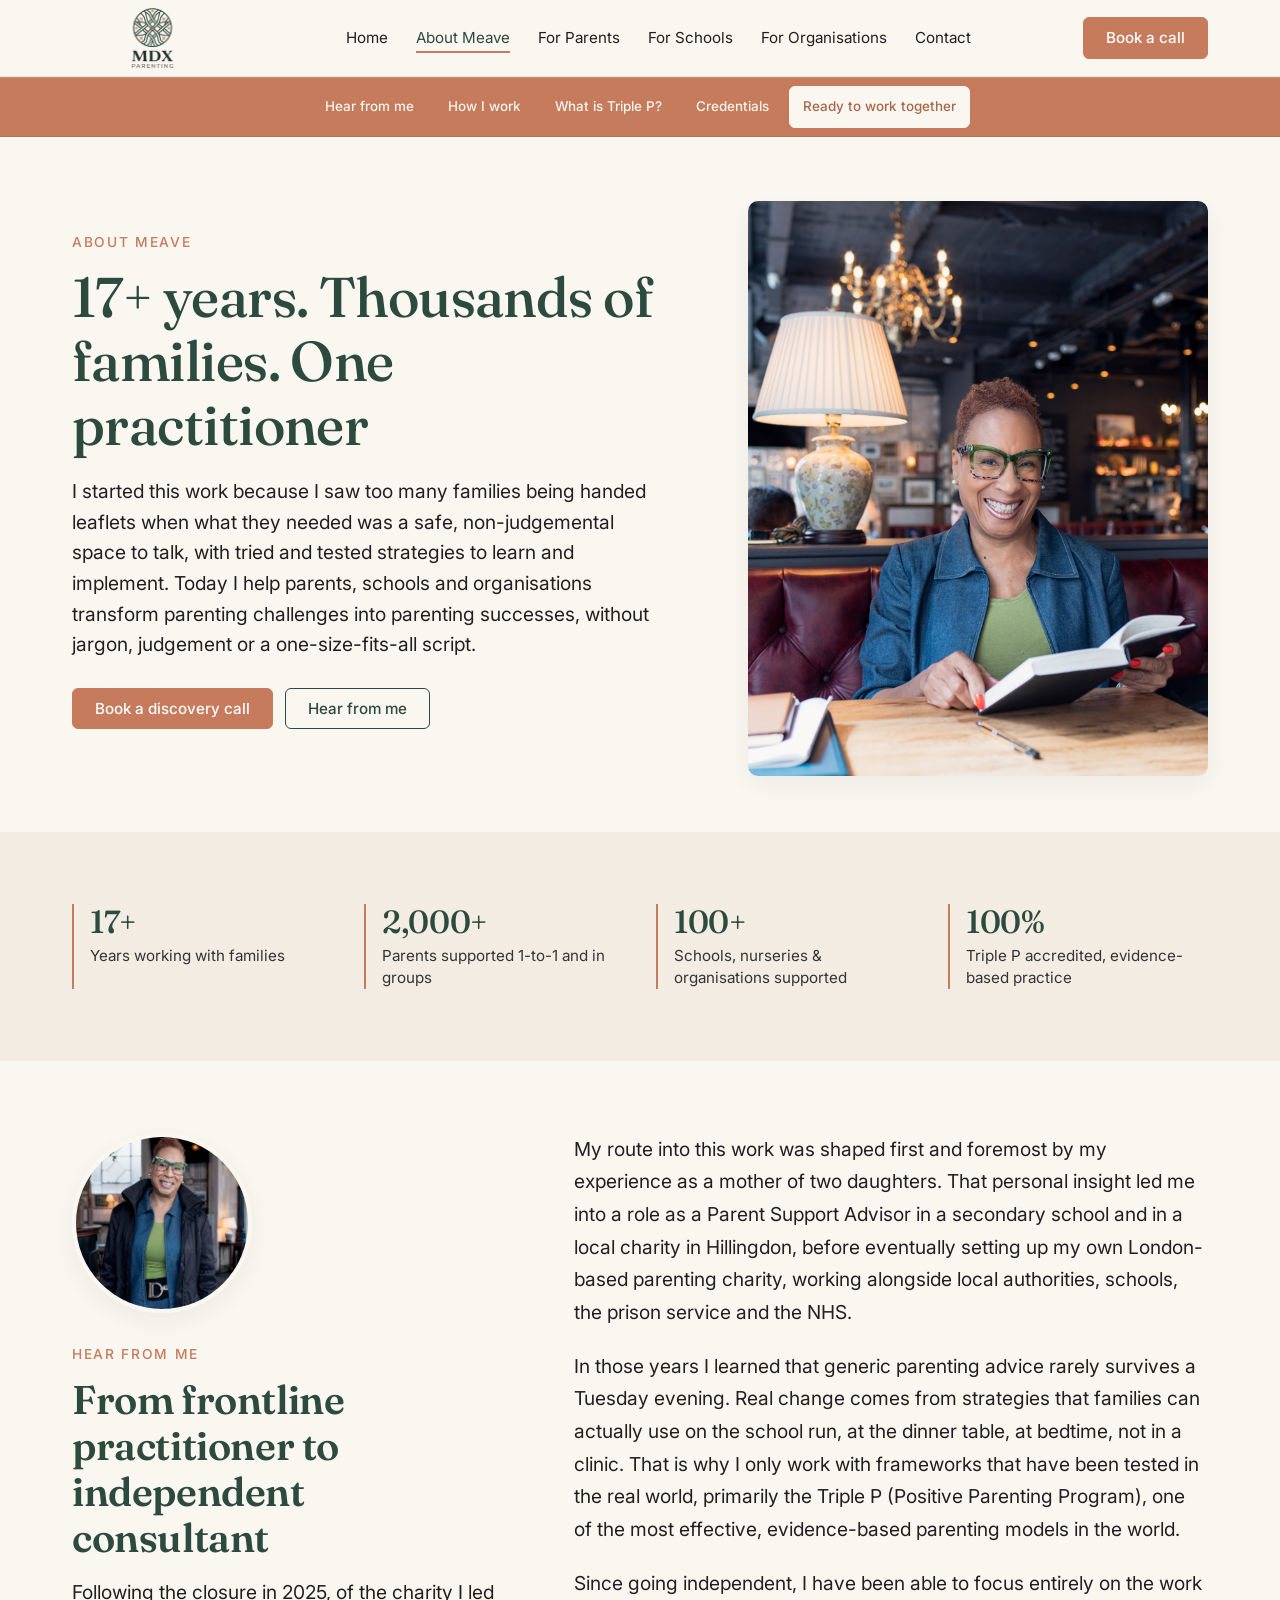
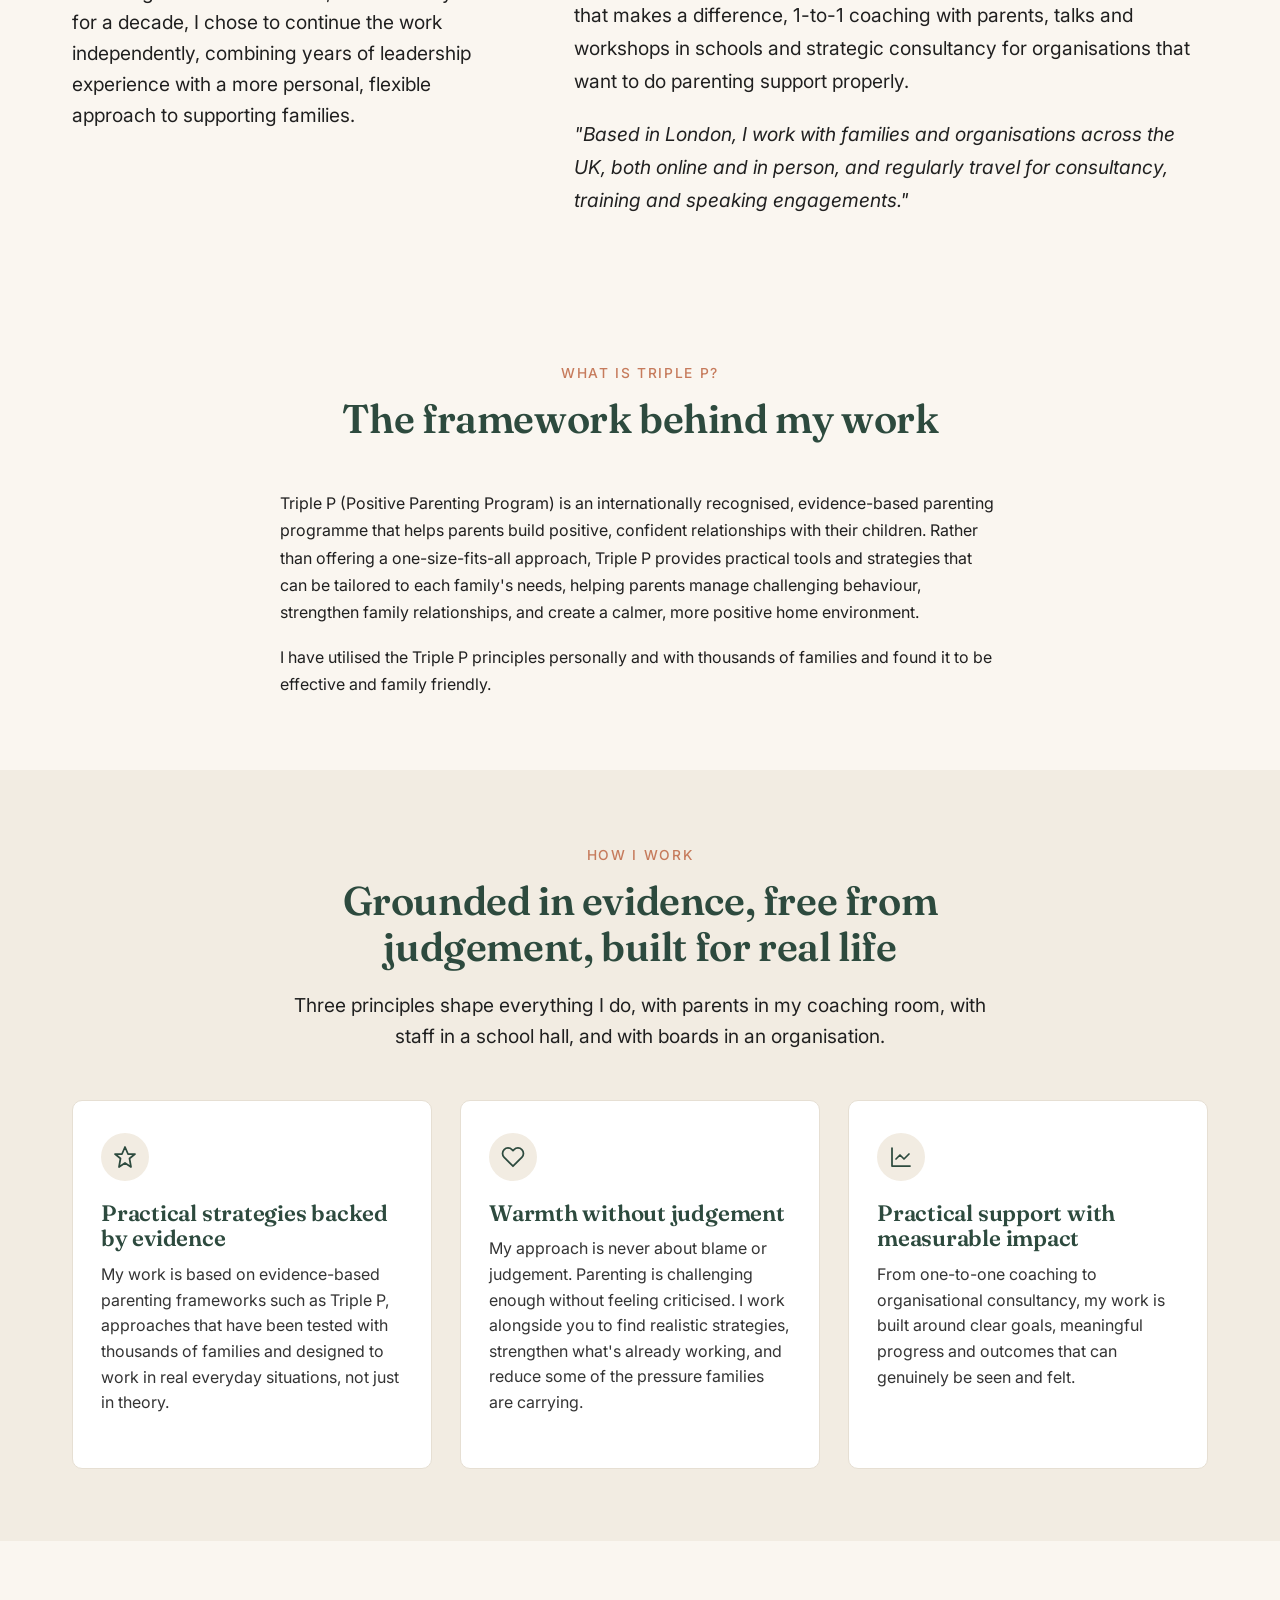
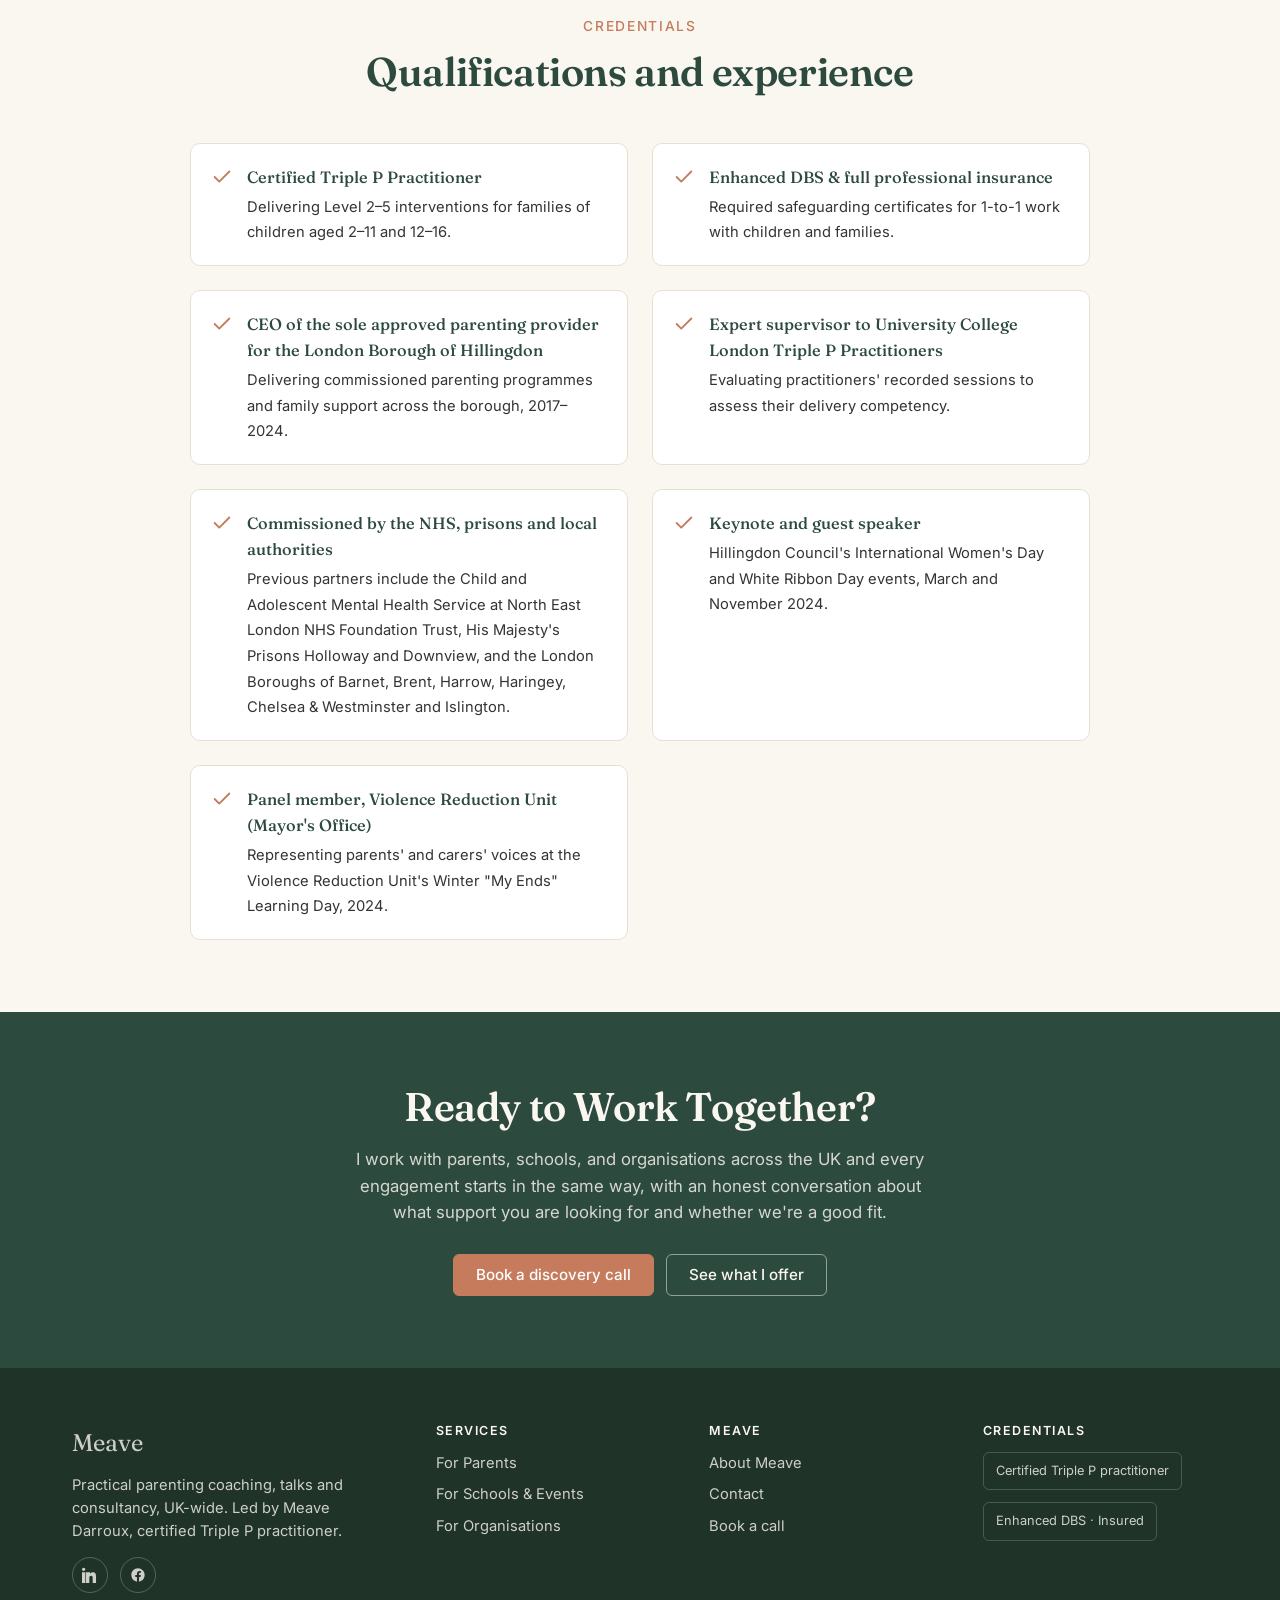
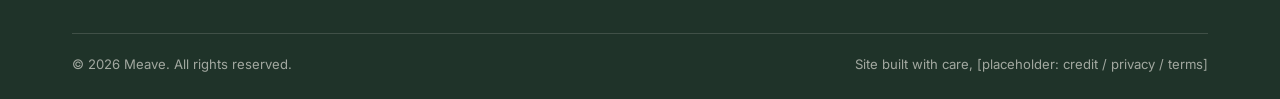
==== commit 247601cb: "About — VRU panel line: describe Meave's actual contribution "Delivering 'My Ends' Learning Day: Par" ====
--- a/about.html
+++ b/about.html
@@ -323,7 +323,7 @@
             <svg width="22" height="22" viewBox="0 0 24 24" fill="none" stroke="currentColor" stroke-width="2" stroke-linecap="round" stroke-linejoin="round" aria-hidden="true"><polyline points="20 6 9 17 4 12"/></svg>
             <div>
               <strong>Panel member, Violence Reduction Unit (Mayor's Office)</strong>
-              <span>Delivering "My Ends" Learning Day: Parenting and Community Engagement, 2024.</span>
+              <span>Representing parents' and carers' voices at the Violence Reduction Unit's Winter "My Ends" Learning Day, 2024.</span>
             </div>
           </li>
         </ul>
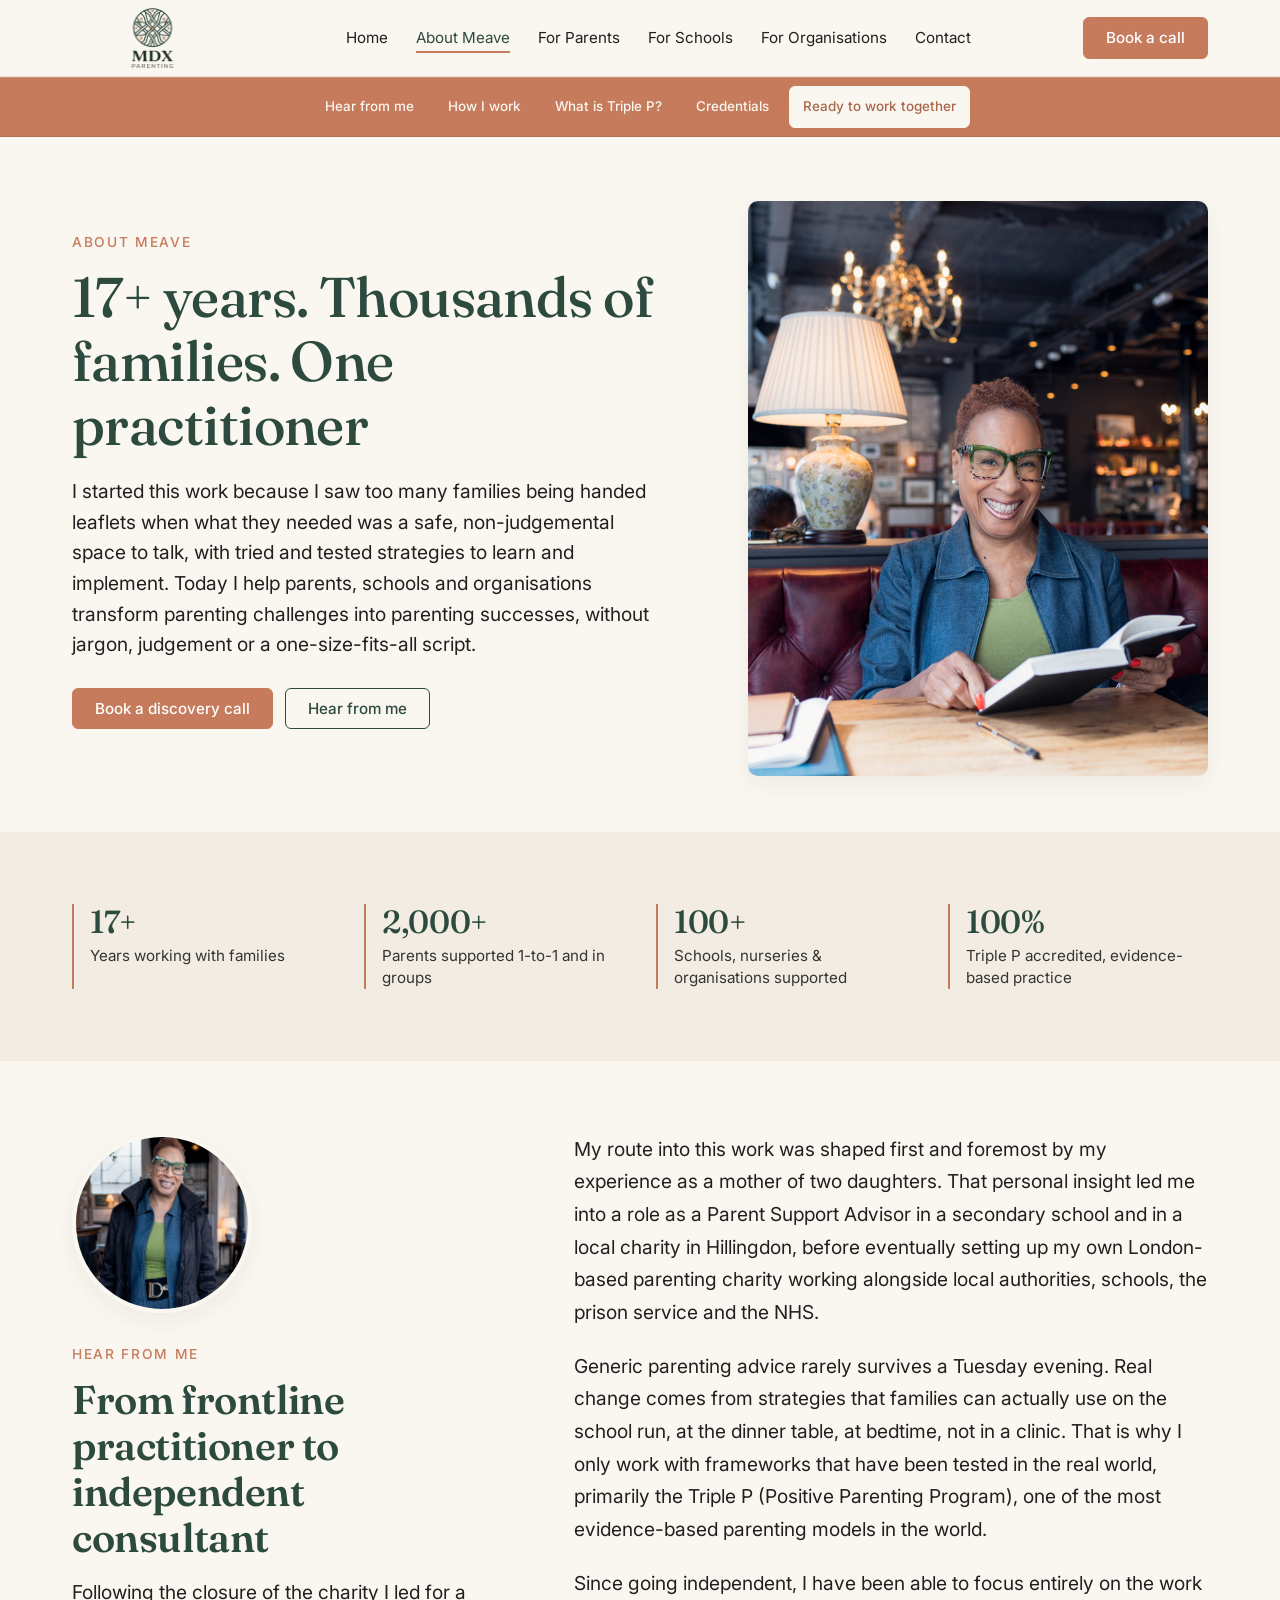
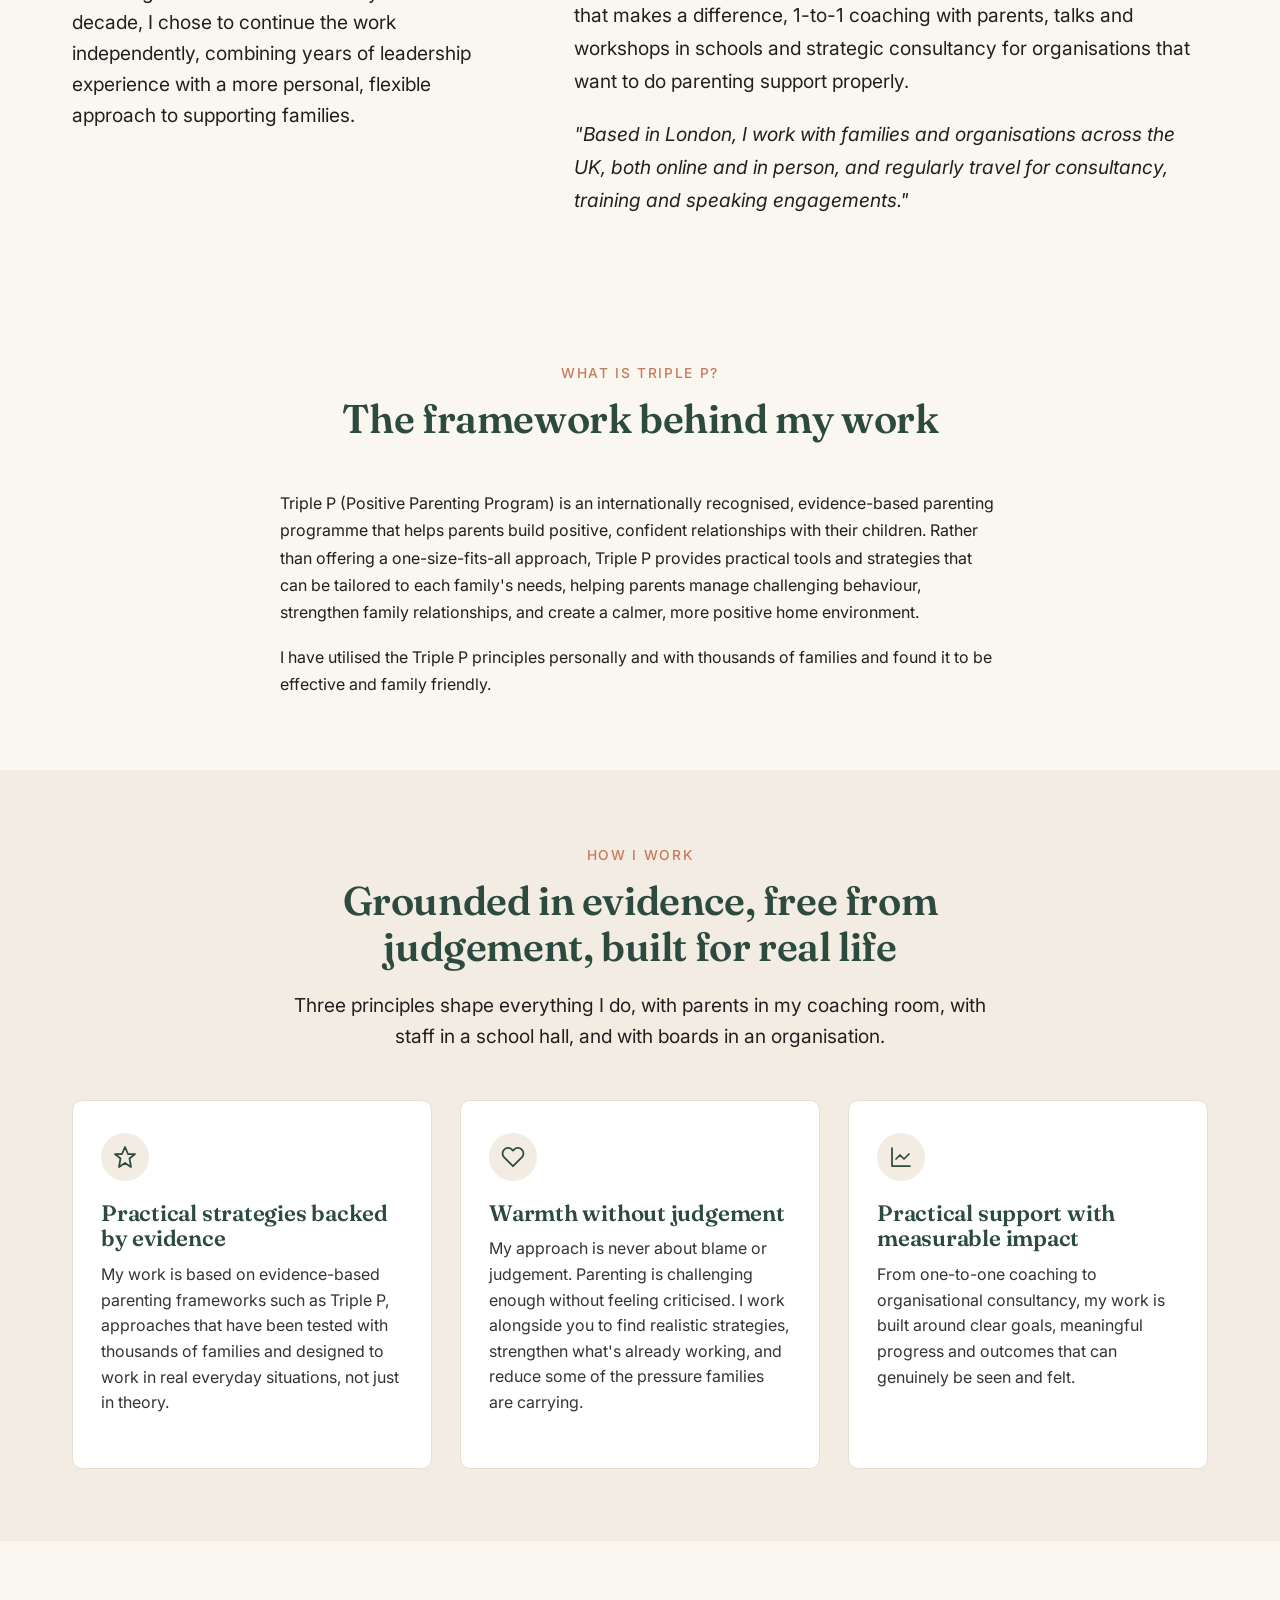
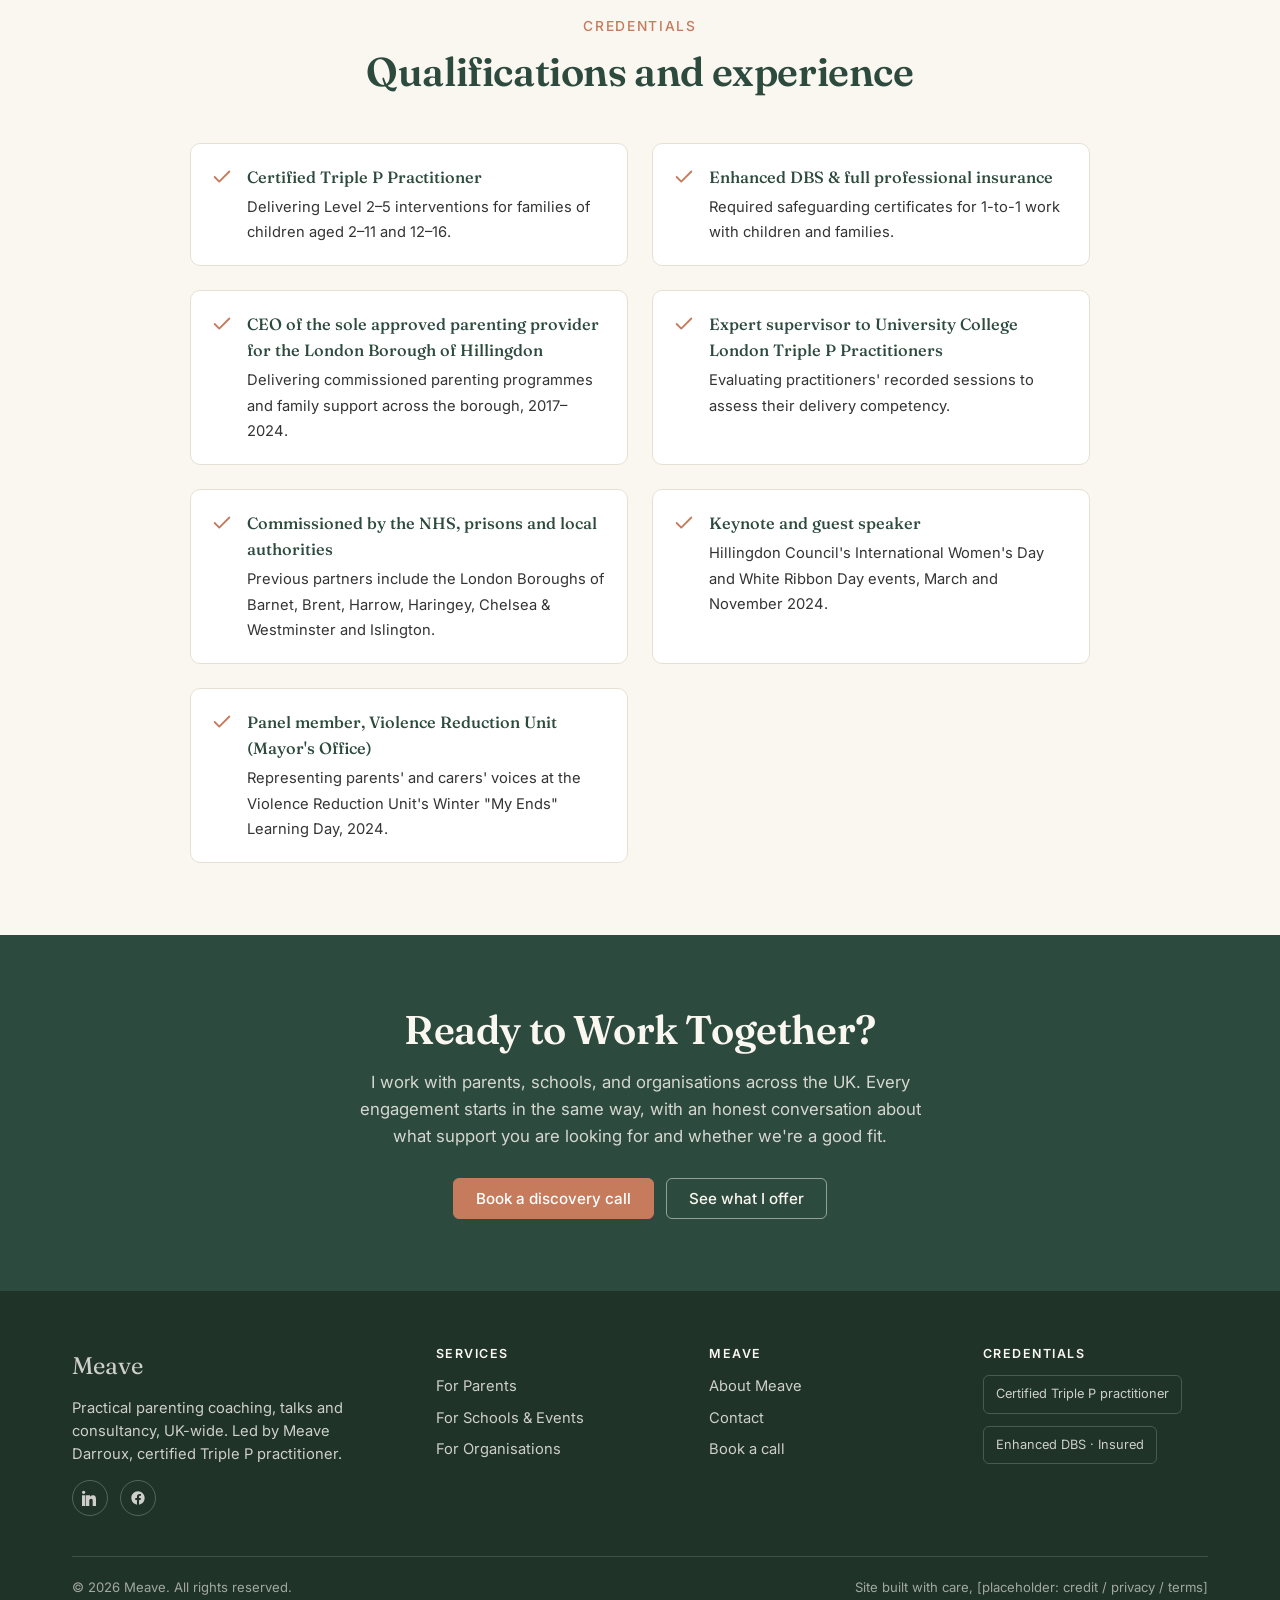
==== commit f5cc50e8: "Apply remaining red-marked feedback doc changes to about & orgs pages About: - Remove "in 2025," fro" ====
--- a/about.html
+++ b/about.html
@@ -38,10 +38,10 @@
           <li class="site-nav__item--has-menu">
             <a class="site-nav__link" href="for-parents.html">For Parents</a>
             <ul class="site-nav__submenu">
-              <li><a href="for-parents.html#packages">Packages</a></li>
+              <li><a href="for-parents.html#packages">Coaching packages</a></li>
               <li><a href="for-parents.html#is-this-you">Is this you?</a></li>
               <li><a href="for-parents.html#what-support">What support looks like</a></li>
-              <li><a href="for-parents.html#testimonials">Parents say</a></li>
+              <li><a href="for-parents.html#testimonials">What parents say</a></li>
               <li><a href="for-parents.html#faqs">FAQs</a></li>
             </ul>
           </li>
@@ -103,10 +103,10 @@
       <li class="mobile-nav__item--has-menu">
         <a class="mobile-nav__link" href="for-parents.html">For Parents</a>
         <ul class="mobile-nav__submenu">
-          <li><a class="mobile-nav__sublink" href="for-parents.html#packages">Packages</a></li>
+          <li><a class="mobile-nav__sublink" href="for-parents.html#packages">Coaching packages</a></li>
           <li><a class="mobile-nav__sublink" href="for-parents.html#is-this-you">Is this you?</a></li>
           <li><a class="mobile-nav__sublink" href="for-parents.html#what-support">What support looks like</a></li>
-          <li><a class="mobile-nav__sublink" href="for-parents.html#testimonials">Parents say</a></li>
+          <li><a class="mobile-nav__sublink" href="for-parents.html#testimonials">What parents say</a></li>
           <li><a class="mobile-nav__sublink" href="for-parents.html#faqs">FAQs</a></li>
         </ul>
       </li>
@@ -205,11 +205,11 @@
             </div>
             <span class="eyebrow">Hear from me</span>
             <h2>From frontline practitioner to independent consultant</h2>
-            <p class="lede">Following the closure in 2025, of the charity I led for a decade, I chose to continue the work independently, combining years of leadership experience with a more personal, flexible approach to supporting families.</p>
+            <p class="lede">Following the closure of the charity I led for a decade, I chose to continue the work independently, combining years of leadership experience with a more personal, flexible approach to supporting families.</p>
           </aside>
           <div class="prose">
-            <p>My route into this work was shaped first and foremost by my experience as a mother of two daughters. That personal insight led me into a role as a Parent Support Advisor in a secondary school and in a local charity in Hillingdon, before eventually setting up my own London-based parenting charity, working alongside local authorities, schools, the prison service and the NHS.</p>
-            <p>In those years I learned that generic parenting advice rarely survives a Tuesday evening. Real change comes from strategies that families can actually use on the school run, at the dinner table, at bedtime, not in a clinic. That is why I only work with frameworks that have been tested in the real world, primarily the Triple P (Positive Parenting Program), one of the most effective, evidence-based parenting models in the world.</p>
+            <p>My route into this work was shaped first and foremost by my experience as a mother of two daughters. That personal insight led me into a role as a Parent Support Advisor in a secondary school and in a local charity in Hillingdon, before eventually setting up my own London-based parenting charity working alongside local authorities, schools, the prison service and the NHS.</p>
+            <p>Generic parenting advice rarely survives a Tuesday evening. Real change comes from strategies that families can actually use on the school run, at the dinner table, at bedtime, not in a clinic. That is why I only work with frameworks that have been tested in the real world, primarily the Triple P (Positive Parenting Program), one of the most evidence-based parenting models in the world.</p>
             <p>Since going independent, I have been able to focus entirely on the work that makes a difference, 1-to-1 coaching with parents, talks and workshops in schools and strategic consultancy for organisations that want to do parenting support properly.</p>
             <p><em>"Based in London, I work with families and organisations across the UK, both online and in person, and regularly travel for consultancy, training and speaking engagements."</em></p>
           </div>
@@ -309,7 +309,7 @@
             <svg width="22" height="22" viewBox="0 0 24 24" fill="none" stroke="currentColor" stroke-width="2" stroke-linecap="round" stroke-linejoin="round" aria-hidden="true"><polyline points="20 6 9 17 4 12"/></svg>
             <div>
               <strong>Commissioned by the NHS, prisons and local authorities</strong>
-              <span>Previous partners include the Child and Adolescent Mental Health Service at North East London NHS Foundation Trust, His Majesty's Prisons Holloway and Downview, and the London Boroughs of Barnet, Brent, Harrow, Haringey, Chelsea &amp; Westminster and Islington.</span>
+              <span>Previous partners include the London Boroughs of Barnet, Brent, Harrow, Haringey, Chelsea &amp; Westminster and Islington.</span>
             </div>
           </li>
           <li>
@@ -334,7 +334,7 @@
     <section id="ready" class="section section--dark cta-band">
       <div class="container">
         <h2>Ready to Work Together?</h2>
-        <p>I work with parents, schools, and organisations across the UK and every engagement starts in the same way, with an honest conversation about what support you are looking for and whether we're a good fit.</p>
+        <p>I work with parents, schools, and organisations across the UK. Every engagement starts in the same way, with an honest conversation about what support you are looking for and whether we're a good fit.</p>
         <div class="cta-band__actions">
           <a href="contact.html" class="btn btn-accent">Book a discovery call</a>
           <a href="for-parents.html" class="btn btn-ghost">See what I offer</a>
--- a/css/style.css
+++ b/css/style.css
@@ -3071,6 +3071,7 @@
   font-style: italic;
   color: var(--primary);
   font-size: 1.05rem;
+  text-align: center;
 }
 
 /* Second lede in hero (organisations page) */
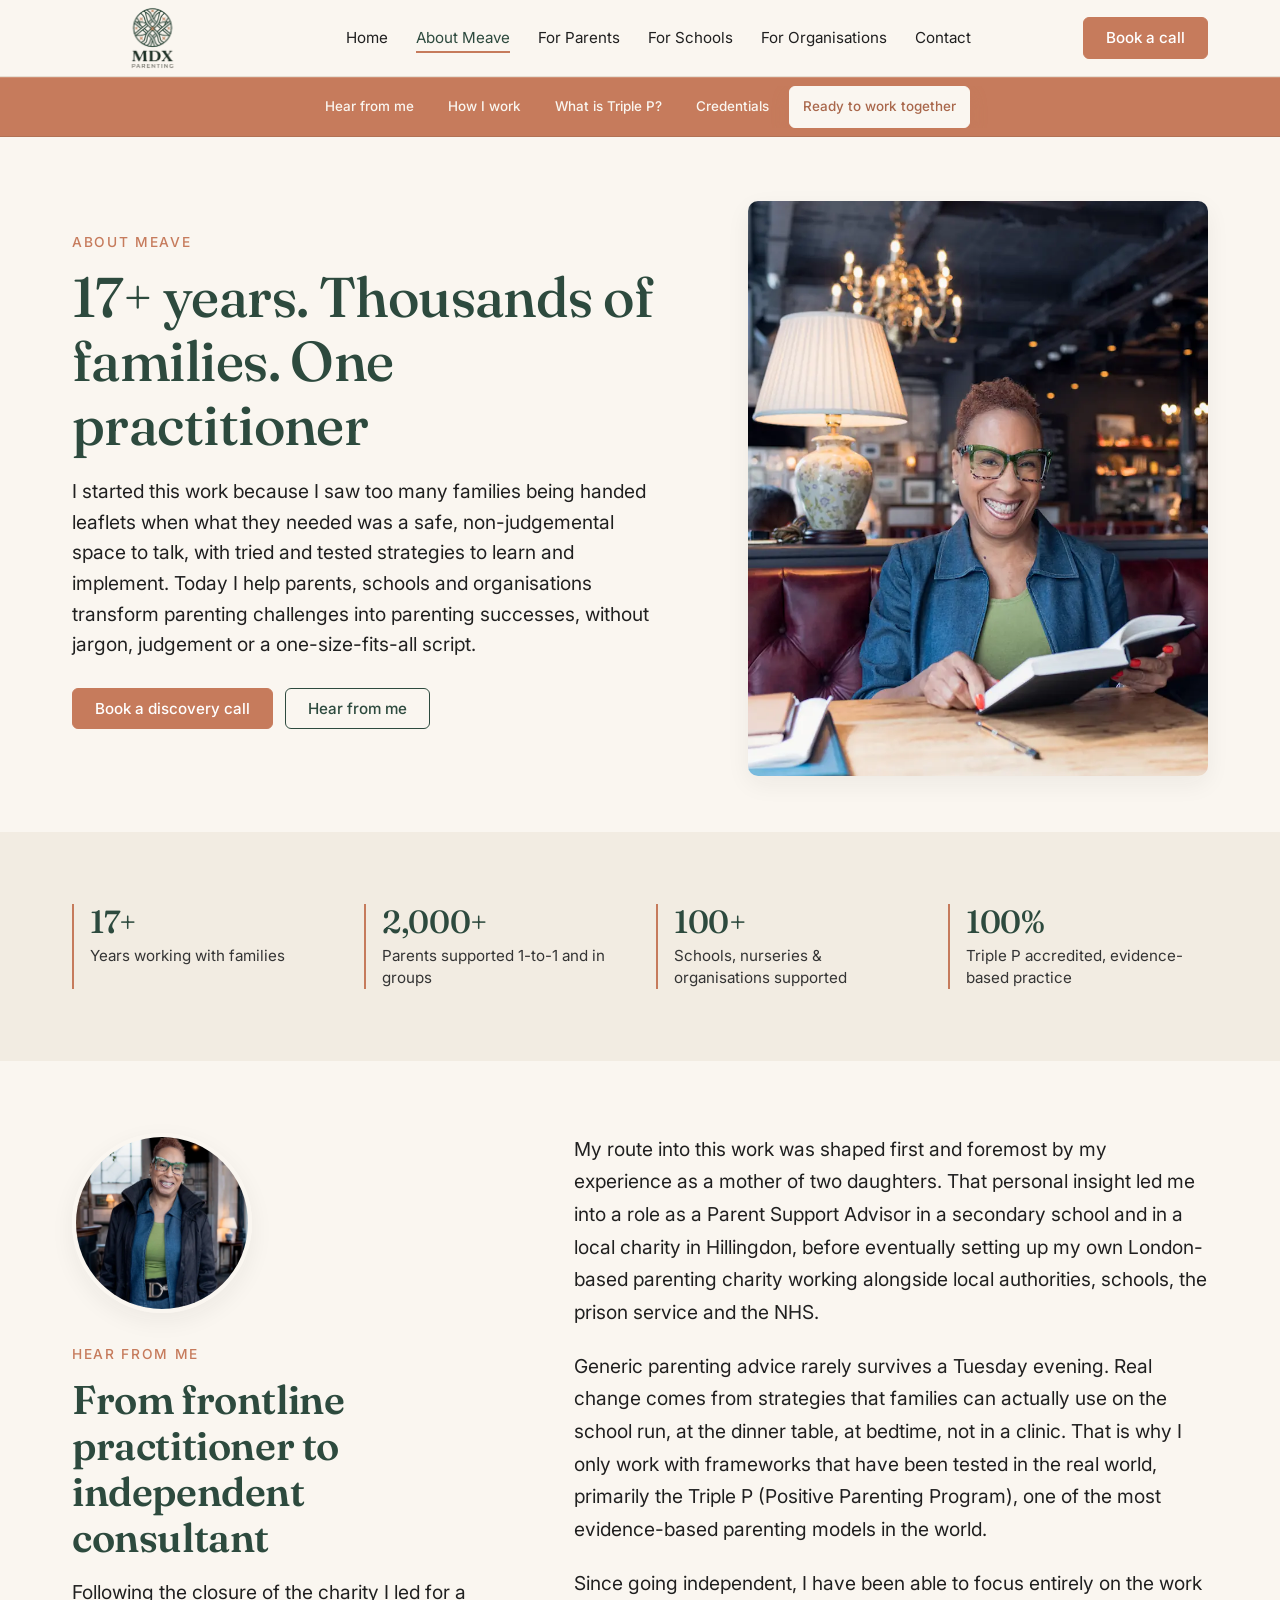
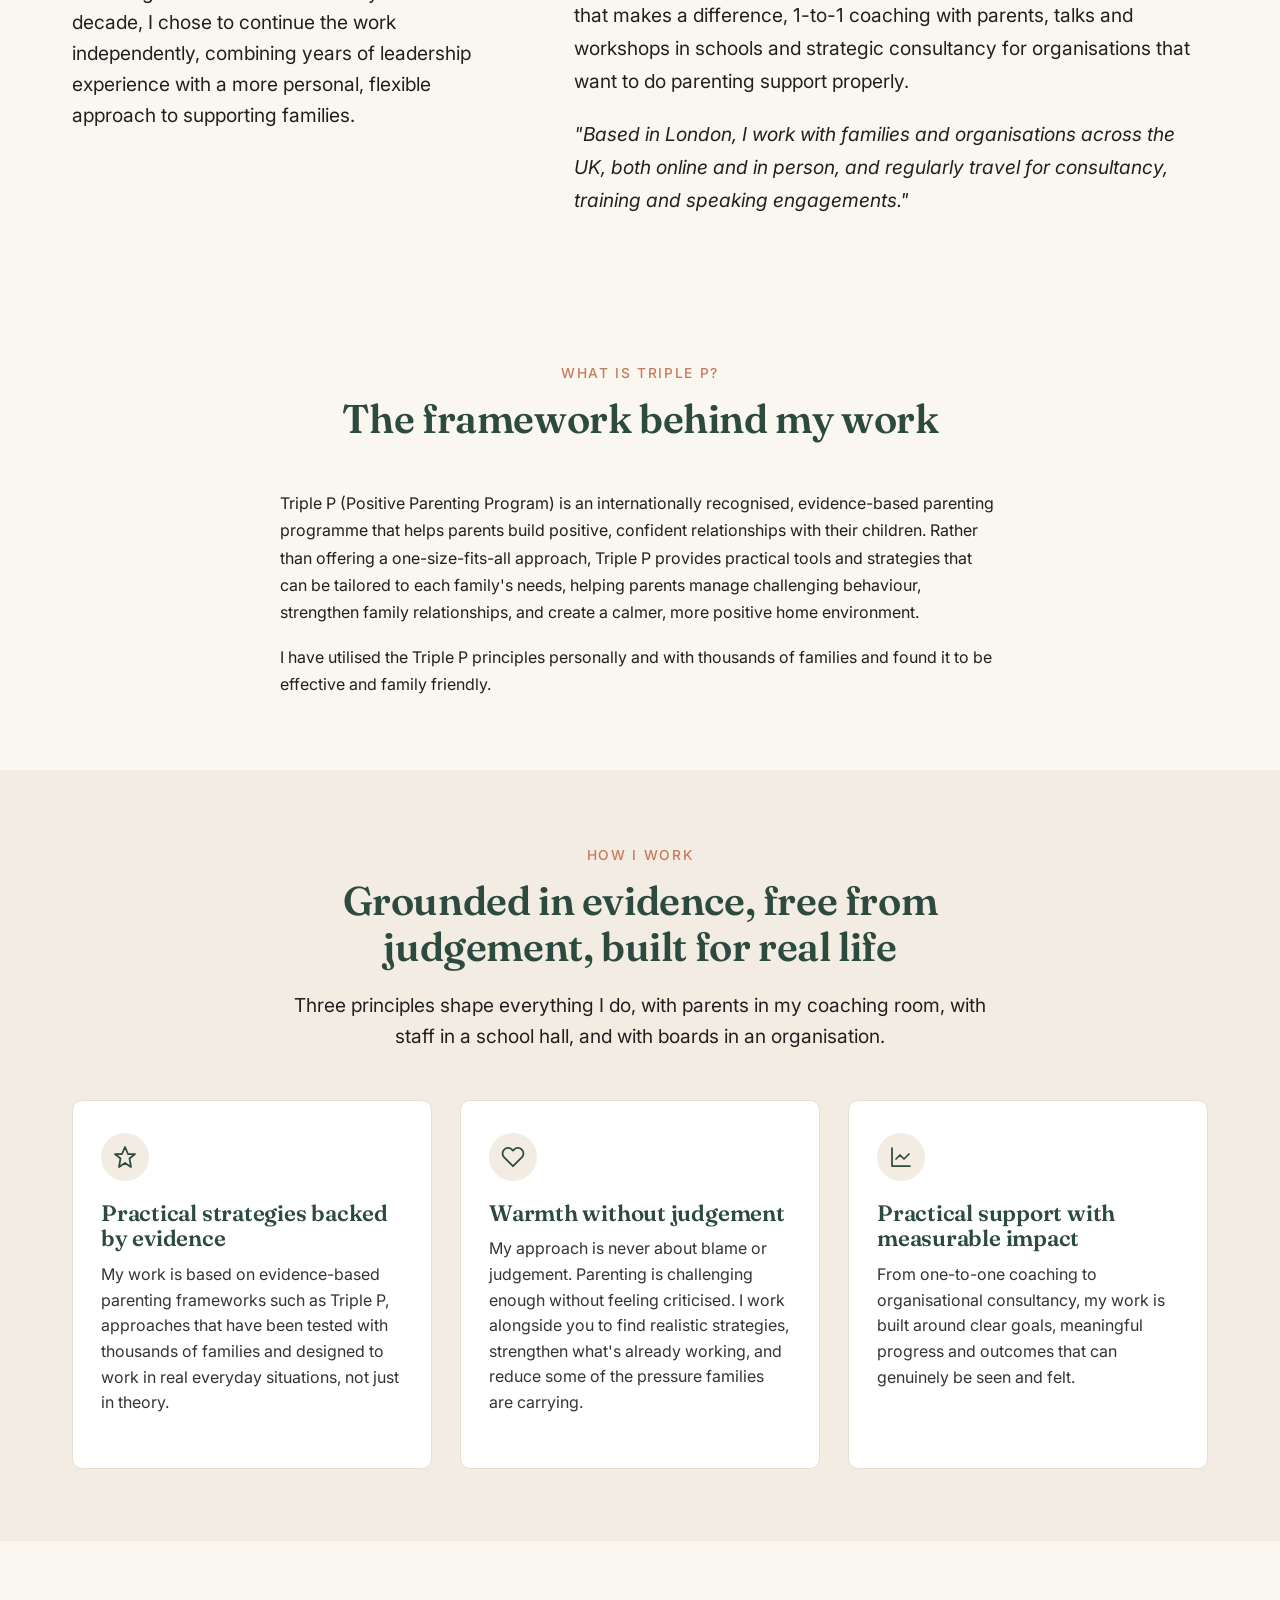
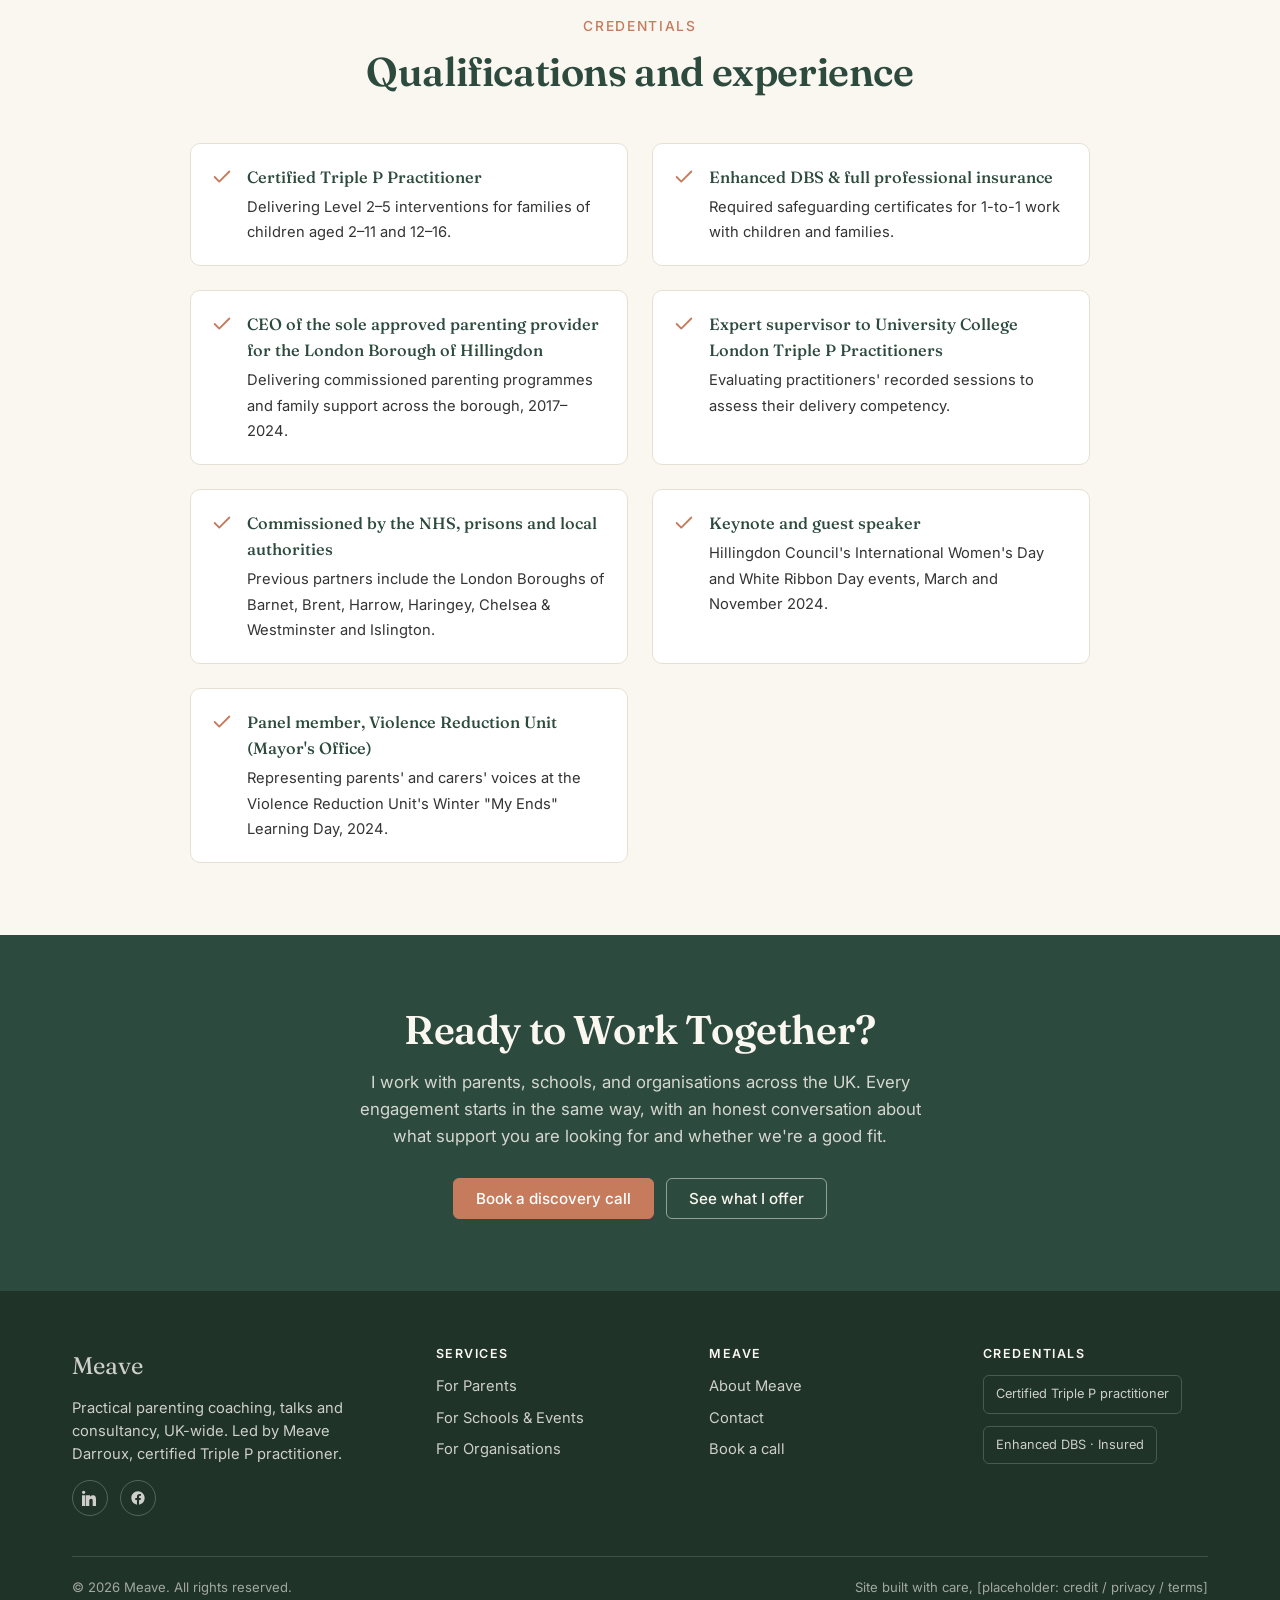
==== commit de253e56: "Performance: WebP images, lazy-load, CLS fix, iOS font fix - Add 10 optimised WebP images (18MB → 79" ====
--- a/about.html
+++ b/about.html
@@ -165,7 +165,10 @@
             </div>
           </div>
           <div class="page-hero__image page-hero__image--portrait">
-            <img src="images/MD-016520260508.jpg" alt="Meave Darroux smiling at a table with an open book" loading="eager" />
+            <picture>
+              <source type="image/webp" srcset="images/MD-016520260508.webp">
+              <img src="images/MD-016520260508.jpg" alt="Meave Darroux smiling at a table with an open book" loading="eager" width="800" height="1200" />
+            </picture>
           </div>
         </div>
       </div>
@@ -201,7 +204,10 @@
         <div class="prose-split">
           <aside class="prose-split__aside">
             <div class="bio-portrait">
-              <img src="images/MD-018120260508.jpg" alt="Meave Darroux smiling in front of a London bar" loading="lazy" />
+              <picture>
+                <source type="image/webp" srcset="images/MD-018120260508.webp">
+                <img src="images/MD-018120260508.jpg" alt="Meave Darroux smiling in front of a London bar" loading="lazy" width="800" height="1200" />
+              </picture>
             </div>
             <span class="eyebrow">Hear from me</span>
             <h2>From frontline practitioner to independent consultant</h2>
@@ -240,30 +246,46 @@
           <p class="lede">Three principles shape everything I do, with parents in my coaching room, with staff in a school hall, and with boards in an organisation.</p>
         </div>
 
-        <div class="card-grid">
-          <article class="card">
-            <div class="card__icon" aria-hidden="true">
-              <svg width="24" height="24" viewBox="0 0 24 24" fill="none" stroke="currentColor" stroke-width="1.75" stroke-linecap="round" stroke-linejoin="round"><path d="M12 2l3 7h7l-5.5 4.5L18 22l-6-4-6 4 1.5-8.5L2 9h7z"/></svg>
+        <div class="principles-carousel" data-principles-carousel>
+          <div class="card-grid principles-carousel__track">
+            <article class="card">
+              <div class="card__icon" aria-hidden="true">
+                <svg width="24" height="24" viewBox="0 0 24 24" fill="none" stroke="currentColor" stroke-width="1.75" stroke-linecap="round" stroke-linejoin="round"><path d="M12 2l3 7h7l-5.5 4.5L18 22l-6-4-6 4 1.5-8.5L2 9h7z"/></svg>
+              </div>
+              <h3 class="card__title">Practical strategies backed by evidence</h3>
+              <p class="card__body">My work is based on evidence-based parenting frameworks such as Triple P, approaches that have been tested with thousands of families and designed to work in real everyday situations, not just in theory.</p>
+            </article>
+
+            <article class="card">
+              <div class="card__icon" aria-hidden="true">
+                <svg width="24" height="24" viewBox="0 0 24 24" fill="none" stroke="currentColor" stroke-width="1.75" stroke-linecap="round" stroke-linejoin="round"><path d="M20.84 4.61a5.5 5.5 0 0 0-7.78 0L12 5.67l-1.06-1.06a5.5 5.5 0 0 0-7.78 7.78l1.06 1.06L12 21.23l7.78-7.78 1.06-1.06a5.5 5.5 0 0 0 0-7.78z"/></svg>
+              </div>
+              <h3 class="card__title">Warmth without judgement</h3>
+              <p class="card__body">My approach is never about blame or judgement. Parenting is challenging enough without feeling criticised. I work alongside you to find realistic strategies, strengthen what's already working, and reduce some of the pressure families are carrying.</p>
+            </article>
+
+            <article class="card">
+              <div class="card__icon" aria-hidden="true">
+                <svg width="24" height="24" viewBox="0 0 24 24" fill="none" stroke="currentColor" stroke-width="1.75" stroke-linecap="round" stroke-linejoin="round"><path d="M3 3v18h18"/><path d="M7 14l4-4 4 4 5-5"/></svg>
+              </div>
+              <h3 class="card__title">Practical support with measurable impact</h3>
+              <p class="card__body">From one-to-one coaching to organisational consultancy, my work is built around clear goals, meaningful progress and outcomes that can genuinely be seen and felt.</p>
+            </article>
+          </div>
+
+          <div class="principles-carousel__controls" aria-label="Principle navigation">
+            <button type="button" class="principles-carousel__btn principles-carousel__btn--prev" aria-label="Previous principle">
+              <svg width="18" height="18" viewBox="0 0 24 24" fill="none" stroke="currentColor" stroke-width="2.2" stroke-linecap="round" stroke-linejoin="round" aria-hidden="true"><path d="M15 18l-6-6 6-6"/></svg>
+            </button>
+            <div class="principles-carousel__dots" role="tablist">
+              <button type="button" class="principles-carousel__dot is-active" aria-label="Go to principle 1"></button>
+              <button type="button" class="principles-carousel__dot" aria-label="Go to principle 2"></button>
+              <button type="button" class="principles-carousel__dot" aria-label="Go to principle 3"></button>
             </div>
-            <h3 class="card__title">Practical strategies backed by evidence</h3>
-            <p class="card__body">My work is based on evidence-based parenting frameworks such as Triple P, approaches that have been tested with thousands of families and designed to work in real everyday situations, not just in theory.</p>
-          </article>
-
-          <article class="card">
-            <div class="card__icon" aria-hidden="true">
-              <svg width="24" height="24" viewBox="0 0 24 24" fill="none" stroke="currentColor" stroke-width="1.75" stroke-linecap="round" stroke-linejoin="round"><path d="M20.84 4.61a5.5 5.5 0 0 0-7.78 0L12 5.67l-1.06-1.06a5.5 5.5 0 0 0-7.78 7.78l1.06 1.06L12 21.23l7.78-7.78 1.06-1.06a5.5 5.5 0 0 0 0-7.78z"/></svg>
-            </div>
-            <h3 class="card__title">Warmth without judgement</h3>
-            <p class="card__body">My approach is never about blame or judgement. Parenting is challenging enough without feeling criticised. I work alongside you to find realistic strategies, strengthen what's already working, and reduce some of the pressure families are carrying.</p>
-          </article>
-
-          <article class="card">
-            <div class="card__icon" aria-hidden="true">
-              <svg width="24" height="24" viewBox="0 0 24 24" fill="none" stroke="currentColor" stroke-width="1.75" stroke-linecap="round" stroke-linejoin="round"><path d="M3 3v18h18"/><path d="M7 14l4-4 4 4 5-5"/></svg>
-            </div>
-            <h3 class="card__title">Practical support with measurable impact</h3>
-            <p class="card__body">From one-to-one coaching to organisational consultancy, my work is built around clear goals, meaningful progress and outcomes that can genuinely be seen and felt.</p>
-          </article>
+            <button type="button" class="principles-carousel__btn principles-carousel__btn--next" aria-label="Next principle">
+              <svg width="18" height="18" viewBox="0 0 24 24" fill="none" stroke="currentColor" stroke-width="2.2" stroke-linecap="round" stroke-linejoin="round" aria-hidden="true"><path d="M9 6l6 6-6 6"/></svg>
+            </button>
+          </div>
         </div>
       </div>
     </section>
@@ -276,57 +298,77 @@
           <h2>Qualifications and experience</h2>
         </div>
 
-        <ul class="credential-list">
-          <li>
-            <svg width="22" height="22" viewBox="0 0 24 24" fill="none" stroke="currentColor" stroke-width="2" stroke-linecap="round" stroke-linejoin="round" aria-hidden="true"><polyline points="20 6 9 17 4 12"/></svg>
-            <div>
-              <strong>Certified Triple P Practitioner</strong>
-              <span>Delivering Level 2–5 interventions for families of children aged 2–11 and 12–16.</span>
+        <div class="credentials-carousel" data-credentials-carousel>
+          <ul class="credential-list credentials-carousel__track">
+            <li>
+              <svg width="22" height="22" viewBox="0 0 24 24" fill="none" stroke="currentColor" stroke-width="2" stroke-linecap="round" stroke-linejoin="round" aria-hidden="true"><polyline points="20 6 9 17 4 12"/></svg>
+              <div>
+                <strong>Certified Triple P Practitioner</strong>
+                <span>Delivering Level 2–5 interventions for families of children aged 2–11 and 12–16.</span>
+              </div>
+            </li>
+            <li>
+              <svg width="22" height="22" viewBox="0 0 24 24" fill="none" stroke="currentColor" stroke-width="2" stroke-linecap="round" stroke-linejoin="round" aria-hidden="true"><polyline points="20 6 9 17 4 12"/></svg>
+              <div>
+                <strong>Enhanced DBS &amp; full professional insurance</strong>
+                <span>Required safeguarding certificates for 1-to-1 work with children and families.</span>
+              </div>
+            </li>
+            <li>
+              <svg width="22" height="22" viewBox="0 0 24 24" fill="none" stroke="currentColor" stroke-width="2" stroke-linecap="round" stroke-linejoin="round" aria-hidden="true"><polyline points="20 6 9 17 4 12"/></svg>
+              <div>
+                <strong>CEO of the sole approved parenting provider for the London Borough of Hillingdon</strong>
+                <span>Delivering commissioned parenting programmes and family support across the borough, 2017–2024.</span>
+              </div>
+            </li>
+            <li>
+              <svg width="22" height="22" viewBox="0 0 24 24" fill="none" stroke="currentColor" stroke-width="2" stroke-linecap="round" stroke-linejoin="round" aria-hidden="true"><polyline points="20 6 9 17 4 12"/></svg>
+              <div>
+                <strong>Expert supervisor to University College London Triple P Practitioners</strong>
+                <span>Evaluating practitioners' recorded sessions to assess their delivery competency.</span>
+              </div>
+            </li>
+            <li>
+              <svg width="22" height="22" viewBox="0 0 24 24" fill="none" stroke="currentColor" stroke-width="2" stroke-linecap="round" stroke-linejoin="round" aria-hidden="true"><polyline points="20 6 9 17 4 12"/></svg>
+              <div>
+                <strong>Commissioned by the NHS, prisons and local authorities</strong>
+                <span>Previous partners include the London Boroughs of Barnet, Brent, Harrow, Haringey, Chelsea &amp; Westminster and Islington.</span>
+              </div>
+            </li>
+            <li>
+              <svg width="22" height="22" viewBox="0 0 24 24" fill="none" stroke="currentColor" stroke-width="2" stroke-linecap="round" stroke-linejoin="round" aria-hidden="true"><polyline points="20 6 9 17 4 12"/></svg>
+              <div>
+                <strong>Keynote and guest speaker</strong>
+                <span>Hillingdon Council's International Women's Day and White Ribbon Day events, March and November 2024.</span>
+              </div>
+            </li>
+            <li>
+              <svg width="22" height="22" viewBox="0 0 24 24" fill="none" stroke="currentColor" stroke-width="2" stroke-linecap="round" stroke-linejoin="round" aria-hidden="true"><polyline points="20 6 9 17 4 12"/></svg>
+              <div>
+                <strong>Panel member, Violence Reduction Unit (Mayor's Office)</strong>
+                <span>Representing parents' and carers' voices at the Violence Reduction Unit's Winter "My Ends" Learning Day, 2024.</span>
+              </div>
+            </li>
+          </ul>
+
+          <div class="credentials-carousel__controls" aria-label="Credentials navigation">
+            <button type="button" class="credentials-carousel__btn credentials-carousel__btn--prev" aria-label="Previous credential">
+              <svg width="18" height="18" viewBox="0 0 24 24" fill="none" stroke="currentColor" stroke-width="2.2" stroke-linecap="round" stroke-linejoin="round" aria-hidden="true"><path d="M15 18l-6-6 6-6"/></svg>
+            </button>
+            <div class="credentials-carousel__dots" role="tablist">
+              <button type="button" class="credentials-carousel__dot is-active" aria-label="Go to credential 1"></button>
+              <button type="button" class="credentials-carousel__dot" aria-label="Go to credential 2"></button>
+              <button type="button" class="credentials-carousel__dot" aria-label="Go to credential 3"></button>
+              <button type="button" class="credentials-carousel__dot" aria-label="Go to credential 4"></button>
+              <button type="button" class="credentials-carousel__dot" aria-label="Go to credential 5"></button>
+              <button type="button" class="credentials-carousel__dot" aria-label="Go to credential 6"></button>
+              <button type="button" class="credentials-carousel__dot" aria-label="Go to credential 7"></button>
             </div>
-          </li>
-          <li>
-            <svg width="22" height="22" viewBox="0 0 24 24" fill="none" stroke="currentColor" stroke-width="2" stroke-linecap="round" stroke-linejoin="round" aria-hidden="true"><polyline points="20 6 9 17 4 12"/></svg>
-            <div>
-              <strong>Enhanced DBS &amp; full professional insurance</strong>
-              <span>Required safeguarding certificates for 1-to-1 work with children and families.</span>
-            </div>
-          </li>
-          <li>
-            <svg width="22" height="22" viewBox="0 0 24 24" fill="none" stroke="currentColor" stroke-width="2" stroke-linecap="round" stroke-linejoin="round" aria-hidden="true"><polyline points="20 6 9 17 4 12"/></svg>
-            <div>
-              <strong>CEO of the sole approved parenting provider for the London Borough of Hillingdon</strong>
-              <span>Delivering commissioned parenting programmes and family support across the borough, 2017–2024.</span>
-            </div>
-          </li>
-          <li>
-            <svg width="22" height="22" viewBox="0 0 24 24" fill="none" stroke="currentColor" stroke-width="2" stroke-linecap="round" stroke-linejoin="round" aria-hidden="true"><polyline points="20 6 9 17 4 12"/></svg>
-            <div>
-              <strong>Expert supervisor to University College London Triple P Practitioners</strong>
-              <span>Evaluating practitioners' recorded sessions to assess their delivery competency.</span>
-            </div>
-          </li>
-          <li>
-            <svg width="22" height="22" viewBox="0 0 24 24" fill="none" stroke="currentColor" stroke-width="2" stroke-linecap="round" stroke-linejoin="round" aria-hidden="true"><polyline points="20 6 9 17 4 12"/></svg>
-            <div>
-              <strong>Commissioned by the NHS, prisons and local authorities</strong>
-              <span>Previous partners include the London Boroughs of Barnet, Brent, Harrow, Haringey, Chelsea &amp; Westminster and Islington.</span>
-            </div>
-          </li>
-          <li>
-            <svg width="22" height="22" viewBox="0 0 24 24" fill="none" stroke="currentColor" stroke-width="2" stroke-linecap="round" stroke-linejoin="round" aria-hidden="true"><polyline points="20 6 9 17 4 12"/></svg>
-            <div>
-              <strong>Keynote and guest speaker</strong>
-              <span>Hillingdon Council's International Women's Day and White Ribbon Day events, March and November 2024.</span>
-            </div>
-          </li>
-          <li>
-            <svg width="22" height="22" viewBox="0 0 24 24" fill="none" stroke="currentColor" stroke-width="2" stroke-linecap="round" stroke-linejoin="round" aria-hidden="true"><polyline points="20 6 9 17 4 12"/></svg>
-            <div>
-              <strong>Panel member, Violence Reduction Unit (Mayor's Office)</strong>
-              <span>Representing parents' and carers' voices at the Violence Reduction Unit's Winter "My Ends" Learning Day, 2024.</span>
-            </div>
-          </li>
-        </ul>
+            <button type="button" class="credentials-carousel__btn credentials-carousel__btn--next" aria-label="Next credential">
+              <svg width="18" height="18" viewBox="0 0 24 24" fill="none" stroke="currentColor" stroke-width="2.2" stroke-linecap="round" stroke-linejoin="round" aria-hidden="true"><path d="M9 6l6 6-6 6"/></svg>
+            </button>
+          </div>
+        </div>
       </div>
     </section>
 
--- a/css/style.css
+++ b/css/style.css
@@ -481,6 +481,20 @@
   pointer-events: auto;
 }
 
+/* Bulletproof: when the nav is open, force its primary items visible
+   regardless of any stuck inline opacity, transform, or visibility state
+   left behind by page transitions, bfcache restores, or other scripts. */
+[data-nav-open] .mobile-nav,
+[data-nav-open] .mobile-nav__list,
+[data-nav-open] .mobile-nav__list > li,
+[data-nav-open] .mobile-nav__row,
+[data-nav-open] .mobile-nav__link,
+[data-nav-open] .mobile-nav__expand,
+[data-nav-open] .mobile-nav__cta {
+  opacity: 1 !important;
+  visibility: visible !important;
+}
+
 [data-nav-open] {
   overflow: hidden;
 }
@@ -507,7 +521,7 @@
   width: 100%;
 }
 
-/* About Meave dropdown — mobile sub-links (indented, always visible) */
+/* About Meave dropdown — mobile sub-links (indented) */
 .mobile-nav__submenu {
   list-style: none;
   margin: 0 0 0 14px;
@@ -522,6 +536,63 @@
   color: var(--text-muted);
   border-bottom: 1px solid var(--border);
   text-decoration: none;
+}
+
+/* Collapsible behaviour — JS adds [data-collapsible] when enhancement is active.
+   Without JS, submenus stay visible (graceful fallback). */
+.mobile-nav__row {
+  display: flex;
+  align-items: center;
+  gap: 8px;
+  border-bottom: 1px solid var(--border);
+}
+
+.mobile-nav__row .mobile-nav__link {
+  flex: 1;
+  border-bottom: none;
+}
+
+.mobile-nav__expand {
+  width: 44px;
+  height: 44px;
+  display: inline-flex;
+  align-items: center;
+  justify-content: center;
+  color: var(--primary);
+  background: transparent;
+  border: none;
+  cursor: pointer;
+  padding: 0;
+  border-radius: var(--radius-sm);
+  flex-shrink: 0;
+  transition: background 0.15s ease;
+}
+
+.mobile-nav__expand:hover,
+.mobile-nav__expand:focus-visible {
+  background: var(--bg-alt);
+  outline: none;
+}
+
+.mobile-nav__expand svg {
+  transition: transform 0.25s ease;
+}
+
+.mobile-nav__item--has-menu.is-open .mobile-nav__expand svg {
+  transform: rotate(180deg);
+}
+
+.mobile-nav[data-collapsible] .mobile-nav__submenu {
+  max-height: 0;
+  overflow: hidden;
+  margin: 0 0 0 14px;
+  transition: max-height 0.28s ease, margin-top 0.28s ease, margin-bottom 0.28s ease;
+}
+
+.mobile-nav[data-collapsible] .mobile-nav__item--has-menu.is-open .mobile-nav__submenu {
+  max-height: 600px;
+  margin-top: 6px;
+  margin-bottom: 6px;
 }
 
 @media (min-width: 1024px) {
@@ -933,6 +1004,94 @@
 }
 
 /* ==========================================================================
+   Testimonials carousel — mobile-only horizontal scroll-snap with controls
+   ========================================================================== */
+
+.testimonials-carousel {
+  position: relative;
+}
+
+.testimonials-carousel__controls {
+  display: none;
+}
+
+@media (max-width: 1023px) {
+  .testimonials-carousel__track.card-grid {
+    display: flex;
+    flex-wrap: nowrap;
+    grid-template-columns: none;
+    overflow-x: auto;
+    overflow-y: hidden;
+    scroll-snap-type: x proximity;
+    gap: 14px;
+    padding: 4px 20px 8px;
+    margin: 0 -20px;
+    scrollbar-width: none;
+    -webkit-overflow-scrolling: touch;
+  }
+  .testimonials-carousel__track.card-grid::-webkit-scrollbar {
+    display: none;
+  }
+  .testimonials-carousel__track .testimonial {
+    flex: 0 0 calc(100% - 48px);
+    scroll-snap-align: center;
+  }
+
+  .testimonials-carousel__controls {
+    display: flex;
+    align-items: center;
+    justify-content: center;
+    gap: 14px;
+    margin-top: 22px;
+  }
+
+  .testimonials-carousel__btn {
+    width: 40px;
+    height: 40px;
+    border-radius: 50%;
+    border: 1.5px solid var(--primary);
+    background: transparent;
+    color: var(--primary);
+    display: inline-flex;
+    align-items: center;
+    justify-content: center;
+    cursor: pointer;
+    padding: 0;
+    transition: background 0.18s ease, color 0.18s ease, transform 0.12s ease;
+  }
+  .testimonials-carousel__btn:hover,
+  .testimonials-carousel__btn:focus-visible {
+    background: var(--primary);
+    color: #FFFFFF;
+    outline: none;
+  }
+  .testimonials-carousel__btn:active {
+    transform: scale(0.94);
+  }
+
+  .testimonials-carousel__dots {
+    display: inline-flex;
+    align-items: center;
+    gap: 8px;
+  }
+  .testimonials-carousel__dot {
+    width: 8px;
+    height: 8px;
+    border-radius: 50%;
+    border: none;
+    padding: 0;
+    background: rgba(45, 74, 62, 0.28);
+    cursor: pointer;
+    transition: background 0.2s ease, transform 0.2s ease, width 0.2s ease;
+  }
+  .testimonials-carousel__dot.is-active {
+    background: var(--accent-dark);
+    width: 22px;
+    border-radius: 4px;
+  }
+}
+
+/* ==========================================================================
    Steps (How it works)
    ========================================================================== */
 
@@ -1217,10 +1376,30 @@
   pointer-events: auto;
 }
 
-.sticky-cta .btn {
+[data-nav-open] .sticky-cta {
+  display: none;
+}
+
+/* Force green regardless of the .btn-accent class in the markup — the
+   terracotta accent blended into the orange "What schools say" section as
+   the button floated over it. Green reads clearly on the light and
+   terracotta sections it passes; it is hidden by JS before the dark CTA
+   band so it never blends there. */
+.sticky-cta .btn,
+.sticky-cta .btn:hover,
+.sticky-cta .btn:focus-visible {
   width: 100%;
   max-width: 420px;
-  box-shadow: 0 10px 28px rgba(198, 123, 92, 0.35);
+  background: var(--primary);
+  border-color: var(--primary);
+  color: #FAF6F0;
+  box-shadow: 0 10px 28px rgba(45, 74, 62, 0.35);
+}
+
+.sticky-cta .btn:hover,
+.sticky-cta .btn:focus-visible {
+  background: var(--primary-dark);
+  border-color: var(--primary-dark);
 }
 
 @media (min-width: 1024px) {
@@ -1610,6 +1789,271 @@
   color: var(--text-muted);
   font-size: 0.92rem;
   line-height: 1.5;
+}
+
+/* ==========================================================================
+   Credentials carousel — mobile-only horizontal scroll-snap with controls
+   ========================================================================== */
+
+.credentials-carousel {
+  position: relative;
+}
+
+.credentials-carousel__controls {
+  display: none;
+}
+
+@media (max-width: 1023px) {
+  .credentials-carousel__track {
+    display: flex;
+    flex-wrap: nowrap;
+    grid-template-columns: none;
+    overflow-x: auto;
+    overflow-y: hidden;
+    scroll-snap-type: x proximity;
+    gap: 14px;
+    padding: 4px 20px 8px;
+    margin: 0 -20px;
+    max-width: none;
+    scrollbar-width: none;
+    -webkit-overflow-scrolling: touch;
+  }
+  .credentials-carousel__track::-webkit-scrollbar {
+    display: none;
+  }
+  .credentials-carousel__track > li {
+    flex: 0 0 calc(100% - 48px);
+    scroll-snap-align: center;
+  }
+
+  .credentials-carousel__controls {
+    display: flex;
+    align-items: center;
+    justify-content: center;
+    gap: 14px;
+    margin-top: 22px;
+  }
+
+  .credentials-carousel__btn {
+    width: 40px;
+    height: 40px;
+    border-radius: 50%;
+    border: 1.5px solid var(--primary);
+    background: transparent;
+    color: var(--primary);
+    display: inline-flex;
+    align-items: center;
+    justify-content: center;
+    cursor: pointer;
+    padding: 0;
+    transition: background 0.18s ease, color 0.18s ease, transform 0.12s ease;
+  }
+  .credentials-carousel__btn:hover,
+  .credentials-carousel__btn:focus-visible {
+    background: var(--primary);
+    color: #FFFFFF;
+    outline: none;
+  }
+  .credentials-carousel__btn:active {
+    transform: scale(0.94);
+  }
+
+  .credentials-carousel__dots {
+    display: inline-flex;
+    align-items: center;
+    gap: 7px;
+  }
+  .credentials-carousel__dot {
+    width: 7px;
+    height: 7px;
+    border-radius: 50%;
+    border: none;
+    padding: 0;
+    background: rgba(45, 74, 62, 0.28);
+    cursor: pointer;
+    transition: background 0.2s ease, transform 0.2s ease, width 0.2s ease;
+  }
+  .credentials-carousel__dot.is-active {
+    background: var(--accent-dark);
+    width: 20px;
+    border-radius: 4px;
+  }
+}
+
+/* ==========================================================================
+   Principles carousel — mobile-only horizontal scroll-snap with controls
+   ========================================================================== */
+
+.principles-carousel {
+  position: relative;
+}
+
+.principles-carousel__controls {
+  display: none;
+}
+
+@media (max-width: 1023px) {
+  .principles-carousel__track.card-grid {
+    display: flex;
+    flex-wrap: nowrap;
+    grid-template-columns: none;
+    overflow-x: auto;
+    overflow-y: hidden;
+    scroll-snap-type: x proximity;
+    gap: 14px;
+    padding: 4px 20px 8px;
+    margin: 0 -20px;
+    scrollbar-width: none;
+    -webkit-overflow-scrolling: touch;
+  }
+  .principles-carousel__track.card-grid::-webkit-scrollbar {
+    display: none;
+  }
+  .principles-carousel__track > .card {
+    flex: 0 0 calc(100% - 48px);
+    scroll-snap-align: center;
+  }
+
+  .principles-carousel__controls {
+    display: flex;
+    align-items: center;
+    justify-content: center;
+    gap: 14px;
+    margin-top: 22px;
+  }
+
+  .principles-carousel__btn {
+    width: 40px;
+    height: 40px;
+    border-radius: 50%;
+    border: 1.5px solid var(--primary);
+    background: transparent;
+    color: var(--primary);
+    display: inline-flex;
+    align-items: center;
+    justify-content: center;
+    cursor: pointer;
+    padding: 0;
+    transition: background 0.18s ease, color 0.18s ease, transform 0.12s ease;
+  }
+  .principles-carousel__btn:hover,
+  .principles-carousel__btn:focus-visible {
+    background: var(--primary);
+    color: #FFFFFF;
+    outline: none;
+  }
+  .principles-carousel__btn:active {
+    transform: scale(0.94);
+  }
+
+  .principles-carousel__dots {
+    display: inline-flex;
+    align-items: center;
+    gap: 8px;
+  }
+  .principles-carousel__dot {
+    width: 8px;
+    height: 8px;
+    border-radius: 50%;
+    border: none;
+    padding: 0;
+    background: rgba(45, 74, 62, 0.28);
+    cursor: pointer;
+    transition: background 0.2s ease, transform 0.2s ease, width 0.2s ease;
+  }
+  .principles-carousel__dot.is-active {
+    background: var(--accent-dark);
+    width: 22px;
+    border-radius: 4px;
+  }
+}
+
+/* ==========================================================================
+   Packages carousel — mobile-only horizontal scroll-snap with controls
+   ========================================================================== */
+
+.packages-carousel {
+  position: relative;
+}
+
+.packages-carousel__controls {
+  display: none;
+}
+
+@media (max-width: 1023px) {
+  .packages-carousel__track.package-grid {
+    display: flex;
+    flex-wrap: nowrap;
+    grid-template-columns: none;
+    overflow-x: auto;
+    overflow-y: hidden;
+    scroll-snap-type: x proximity;
+    gap: 14px;
+    padding: 16px 20px 8px;
+    margin: 0 -20px;
+    scrollbar-width: none;
+    -webkit-overflow-scrolling: touch;
+  }
+  .packages-carousel__track.package-grid::-webkit-scrollbar {
+    display: none;
+  }
+  .packages-carousel__track > .package-card {
+    flex: 0 0 calc(100% - 48px);
+    scroll-snap-align: center;
+  }
+
+  .packages-carousel__controls {
+    display: flex;
+    align-items: center;
+    justify-content: center;
+    gap: 14px;
+    margin-top: 22px;
+  }
+
+  .packages-carousel__btn {
+    width: 40px;
+    height: 40px;
+    border-radius: 50%;
+    border: 1.5px solid var(--primary);
+    background: transparent;
+    color: var(--primary);
+    display: inline-flex;
+    align-items: center;
+    justify-content: center;
+    cursor: pointer;
+    padding: 0;
+    transition: background 0.18s ease, color 0.18s ease, transform 0.12s ease;
+  }
+  .packages-carousel__btn:hover,
+  .packages-carousel__btn:focus-visible {
+    background: var(--primary);
+    color: #FFFFFF;
+    outline: none;
+  }
+  .packages-carousel__btn:active {
+    transform: scale(0.94);
+  }
+
+  .packages-carousel__dots {
+    display: inline-flex;
+    align-items: center;
+    gap: 8px;
+  }
+  .packages-carousel__dot {
+    width: 8px;
+    height: 8px;
+    border-radius: 50%;
+    border: none;
+    padding: 0;
+    background: rgba(45, 74, 62, 0.28);
+    cursor: pointer;
+    transition: background 0.2s ease, transform 0.2s ease, width 0.2s ease;
+  }
+  .packages-carousel__dot.is-active {
+    background: var(--accent-dark);
+    width: 22px;
+    border-radius: 4px;
+  }
 }
 
 /* ==========================================================================
@@ -1811,34 +2255,34 @@
   margin-bottom: 2px;
 }
 
-.school-featured-quote {
+.featured-quote {
   background: var(--accent);
 }
 
-.school-featured-quote .pull-quote {
+.featured-quote .pull-quote {
   max-width: 900px;
 }
 
-.school-featured-quote .pull-quote__mark {
+.featured-quote .pull-quote__mark {
   color: #FFFFFF;
   opacity: 0.24;
 }
 
-.school-featured-quote .pull-quote blockquote,
-.school-featured-quote .pull-quote cite,
-.school-featured-quote .pull-quote cite strong {
+.featured-quote .pull-quote blockquote,
+.featured-quote .pull-quote cite,
+.featured-quote .pull-quote cite strong {
   color: #FFFFFF;
 }
 
-.school-featured-quote .pull-quote cite {
-  color: var(--primary-dark);
-  font-size: 1.05rem;
+.featured-quote .pull-quote cite {
+  color: rgba(255, 255, 255, 0.88);
+  font-size: 1.16rem;
   font-weight: 500;
 }
 
-.school-featured-quote .pull-quote cite strong {
-  color: var(--primary-dark);
-  font-size: 1.16rem;
+.featured-quote .pull-quote cite strong {
+  color: #FFFFFF;
+  font-size: 1.4rem;
   font-weight: 700;
 }
 
@@ -1978,6 +2422,9 @@
   flex-direction: column;
   gap: 6px;
 }
+.contact-form__field[hidden] {
+  display: none;
+}
 
 .contact-form__label {
   font-size: 0.85rem;
@@ -1989,7 +2436,7 @@
 .contact-form select,
 .contact-form textarea {
   font: inherit;
-  font-size: 0.95rem;
+  font-size: 1rem;
   color: var(--text);
   background: var(--bg);
   border: 1px solid var(--border);
@@ -2528,43 +2975,56 @@
   .hero-cinematic__content {
     padding-top: 52px;
     padding-bottom: 52px;
+    text-align: center;
   }
 
   .hero-cinematic__eyebrow {
-    max-width: 24ch;
-    margin-bottom: 12px;
+    display: block;
+    width: 100%;
+    max-width: none;
+    margin-bottom: 16px;
+    padding: 10px 14px;
     font-size: 0.72rem;
     letter-spacing: 0.14em;
+    text-align: center;
   }
 
   .hero-cinematic__h1 {
     font-size: clamp(2.25rem, 12vw, 3rem);
     line-height: 1.06;
     letter-spacing: -0.01em;
-    margin-bottom: 18px;
-    max-width: 12ch;
+    margin: 0 auto 18px;
+    max-width: 14ch;
+    text-align: center;
   }
 
   .hero-cinematic__lede {
     max-width: 32ch;
+    margin: 0 auto 24px;
     font-size: 0.98rem;
     line-height: 1.55;
-    margin-bottom: 24px;
+    text-align: center;
   }
 
   .hero-cinematic__ctas {
+    flex-direction: column;
+    align-items: center;
+    justify-content: center;
     gap: 10px;
-    margin-bottom: 24px;
+    margin: 0 auto 24px;
   }
 
   .hero-cinematic__ctas .btn,
   .hero-cinematic__ghost {
+    width: 100%;
+    max-width: 280px;
     min-height: 44px;
     padding: 11px 16px;
     font-size: 0.88rem;
   }
 
   .hero-cinematic__trust {
+    justify-content: center;
     gap: 8px;
   }
 
@@ -2657,7 +3117,7 @@
 
 .featured-quote-band__attrib {
   color: #FFFFFF;
-  font-size: clamp(1rem, 0.9rem + 0.4vw, 1.2rem);
+  font-size: clamp(1.5rem, 1.35rem + 0.6vw, 1.8rem);
   font-weight: 600;
   letter-spacing: 0.01em;
   margin: 16px 0 0;
@@ -2887,9 +3347,14 @@
    ========================================================================== */
 
 /* ── 1. Page-load fade-in (pure CSS — works without JS) ─────────── */
+/* Opacity-only fade — NEVER animate transform on <body>. A persisted
+   transform (via animation-fill-mode: both) turns <body> into the
+   containing block for position:fixed children, which pins the fixed
+   mobile nav to the document instead of the viewport. When the page is
+   scrolled, the open menu then renders off-screen and looks blank. */
 @keyframes pageIn {
-  from { opacity: 0; transform: translateY(10px); }
-  to   { opacity: 1; transform: translateY(0); }
+  from { opacity: 0; }
+  to   { opacity: 1; }
 }
 
 body {
@@ -3146,6 +3611,12 @@
   border-bottom: 1px solid rgba(31, 51, 41, 0.12);
   padding: 8px 0;
   margin: 0;
+}
+
+/* When the mobile nav is open, hide the sticky sub-page bar so it doesn't
+   bleed over the menu overlay. */
+[data-nav-open] .page-nav-sticky {
+  display: none;
 }
 
 .page-nav-sticky .container {
@@ -3388,6 +3859,12 @@
 .page-inner .logo-strip__item--logo img[src*="king-solomon"] {
   height: 112px;
   max-width: 260px;
+}
+
+.logo-strip__item--logo img[src*="ucl"],
+.page-inner .logo-strip__item--logo img[src*="ucl"] {
+  height: 48px;
+  max-width: 160px;
 }
 
 .logo-strip__item--logo img[src*="hm-prison"],
@@ -3760,3 +4237,322 @@
     animation: none !important;
   }
 }
+
+/* ── Schools: Who carousel (mobile) ──────────────────────────────── */
+.schools-who-carousel { position: relative; }
+.schools-who-carousel__controls { display: none; }
+
+@media (max-width: 1023px) {
+  .schools-who-carousel__track.card-grid {
+    display: flex;
+    flex-wrap: nowrap;
+    grid-template-columns: none;
+    overflow-x: auto;
+    overflow-y: hidden;
+    scroll-snap-type: x proximity;
+    gap: 14px;
+    padding: 4px 20px 8px;
+    margin: 0 -20px;
+    scrollbar-width: none;
+    -webkit-overflow-scrolling: touch;
+  }
+  .schools-who-carousel__track.card-grid::-webkit-scrollbar { display: none; }
+  .schools-who-carousel__track > .card {
+    flex: 0 0 calc(100% - 48px);
+    scroll-snap-align: center;
+  }
+  .schools-who-carousel__controls {
+    display: flex;
+    align-items: center;
+    justify-content: center;
+    gap: 14px;
+    margin-top: 22px;
+  }
+  .schools-who-carousel__btn {
+    width: 40px; height: 40px;
+    border-radius: 50%;
+    border: 1.5px solid var(--primary);
+    background: transparent;
+    color: var(--primary);
+    display: inline-flex;
+    align-items: center;
+    justify-content: center;
+    cursor: pointer;
+    padding: 0;
+    transition: background 0.18s ease, color 0.18s ease, transform 0.12s ease;
+  }
+  .schools-who-carousel__btn:hover,
+  .schools-who-carousel__btn:focus-visible {
+    background: var(--primary); color: #fff; outline: none;
+  }
+  .schools-who-carousel__btn:active { transform: scale(0.94); }
+  .schools-who-carousel__dots {
+    display: inline-flex; align-items: center; gap: 8px;
+  }
+  .schools-who-carousel__dot {
+    width: 8px; height: 8px;
+    border-radius: 50%;
+    background: rgba(45, 74, 62, 0.28);
+    border: none; cursor: pointer; padding: 0;
+    transition: background 0.2s ease, transform 0.2s ease, width 0.2s ease;
+  }
+  .schools-who-carousel__dot.is-active {
+    background: var(--accent-dark); width: 22px; border-radius: 4px;
+  }
+}
+
+/* ── Schools: Programmes carousel (mobile) ───────────────────────── */
+.schools-programmes-carousel { position: relative; }
+.schools-programmes-carousel__controls { display: none; }
+
+@media (max-width: 1023px) {
+  .schools-programmes-carousel__track.programme-grid {
+    display: flex;
+    flex-wrap: nowrap;
+    grid-template-columns: none;
+    overflow-x: auto;
+    overflow-y: hidden;
+    scroll-snap-type: x proximity;
+    gap: 14px;
+    padding: 4px 20px 8px;
+    margin: 0 -20px;
+    scrollbar-width: none;
+    -webkit-overflow-scrolling: touch;
+  }
+  .schools-programmes-carousel__track.programme-grid::-webkit-scrollbar { display: none; }
+  .schools-programmes-carousel__track > .programme-card {
+    flex: 0 0 calc(100% - 48px);
+    scroll-snap-align: center;
+  }
+  .schools-programmes-carousel__controls {
+    display: flex;
+    align-items: center;
+    justify-content: center;
+    gap: 14px;
+    margin-top: 22px;
+  }
+  .schools-programmes-carousel__btn {
+    width: 40px; height: 40px;
+    border-radius: 50%;
+    border: 1.5px solid var(--primary);
+    background: transparent;
+    color: var(--primary);
+    display: inline-flex;
+    align-items: center;
+    justify-content: center;
+    cursor: pointer;
+    padding: 0;
+    transition: background 0.18s ease, color 0.18s ease, transform 0.12s ease;
+  }
+  .schools-programmes-carousel__btn:hover,
+  .schools-programmes-carousel__btn:focus-visible {
+    background: var(--primary); color: #fff; outline: none;
+  }
+  .schools-programmes-carousel__btn:active { transform: scale(0.94); }
+  .schools-programmes-carousel__dots {
+    display: inline-flex; align-items: center; gap: 8px;
+  }
+  .schools-programmes-carousel__dot {
+    width: 8px; height: 8px;
+    border-radius: 50%;
+    background: rgba(45, 74, 62, 0.28);
+    border: none; cursor: pointer; padding: 0;
+    transition: background 0.2s ease, transform 0.2s ease, width 0.2s ease;
+  }
+  .schools-programmes-carousel__dot.is-active {
+    background: var(--accent-dark); width: 22px; border-radius: 4px;
+  }
+}
+
+/* ── Audience carousel (mobile) ──────────────────────────────────── */
+.audience-carousel { position: relative; }
+.audience-carousel__controls { display: none; }
+
+@media (max-width: 1023px) {
+  .audience-carousel__track.audience-selector {
+    display: flex;
+    flex-wrap: nowrap;
+    grid-template-columns: none;
+    overflow-x: auto;
+    overflow-y: hidden;
+    scroll-snap-type: x proximity;
+    gap: 14px;
+    padding: 4px 20px 8px;
+    margin: 0 -20px;
+    scrollbar-width: none;
+    -webkit-overflow-scrolling: touch;
+  }
+  .audience-carousel__track.audience-selector::-webkit-scrollbar { display: none; }
+  .audience-carousel__track > .audience-card {
+    flex: 0 0 calc(100% - 48px);
+    scroll-snap-align: center;
+  }
+  .audience-carousel__controls {
+    display: flex;
+    align-items: center;
+    justify-content: center;
+    gap: 14px;
+    margin-top: 22px;
+  }
+  .audience-carousel__btn {
+    width: 40px; height: 40px;
+    border-radius: 50%;
+    border: 1.5px solid var(--primary);
+    background: transparent;
+    color: var(--primary);
+    display: inline-flex;
+    align-items: center;
+    justify-content: center;
+    cursor: pointer;
+    padding: 0;
+    transition: background 0.18s ease, color 0.18s ease, transform 0.12s ease;
+  }
+  .audience-carousel__btn:hover,
+  .audience-carousel__btn:focus-visible {
+    background: var(--primary); color: #fff; outline: none;
+  }
+  .audience-carousel__btn:active { transform: scale(0.94); }
+  .audience-carousel__dots {
+    display: inline-flex; align-items: center; gap: 8px;
+  }
+  .audience-carousel__dot {
+    width: 8px; height: 8px;
+    border-radius: 50%;
+    background: rgba(45, 74, 62, 0.28);
+    border: none; cursor: pointer; padding: 0;
+    transition: background 0.2s ease, transform 0.2s ease, width 0.2s ease;
+  }
+  .audience-carousel__dot.is-active {
+    background: var(--accent-dark); width: 22px; border-radius: 4px;
+  }
+}
+
+/* ── Pillars carousel (mobile) ───────────────────────────────────── */
+.pillars-carousel { position: relative; }
+.pillars-carousel__controls { display: none; }
+
+@media (max-width: 1023px) {
+  .pillars-carousel__track.card-grid {
+    display: flex;
+    flex-wrap: nowrap;
+    grid-template-columns: none;
+    overflow-x: auto;
+    overflow-y: hidden;
+    scroll-snap-type: x proximity;
+    gap: 14px;
+    padding: 4px 20px 8px;
+    margin: 0 -20px;
+    scrollbar-width: none;
+    -webkit-overflow-scrolling: touch;
+  }
+  .pillars-carousel__track.card-grid::-webkit-scrollbar { display: none; }
+  .pillars-carousel__track > .card {
+    flex: 0 0 calc(100% - 48px);
+    scroll-snap-align: center;
+  }
+  .pillars-carousel__controls {
+    display: flex;
+    align-items: center;
+    justify-content: center;
+    gap: 14px;
+    margin-top: 22px;
+  }
+  .pillars-carousel__btn {
+    width: 40px; height: 40px;
+    border-radius: 50%;
+    border: 1.5px solid var(--primary);
+    background: transparent;
+    color: var(--primary);
+    display: inline-flex;
+    align-items: center;
+    justify-content: center;
+    cursor: pointer;
+    padding: 0;
+    transition: background 0.18s ease, color 0.18s ease, transform 0.12s ease;
+  }
+  .pillars-carousel__btn:hover,
+  .pillars-carousel__btn:focus-visible {
+    background: var(--primary); color: #fff; outline: none;
+  }
+  .pillars-carousel__btn:active { transform: scale(0.94); }
+  .pillars-carousel__dots {
+    display: inline-flex; align-items: center; gap: 8px;
+  }
+  .pillars-carousel__dot {
+    width: 8px; height: 8px;
+    border-radius: 50%;
+    background: rgba(45, 74, 62, 0.28);
+    border: none; cursor: pointer; padding: 0;
+    transition: background 0.2s ease, transform 0.2s ease, width 0.2s ease;
+  }
+  .pillars-carousel__dot.is-active {
+    background: var(--accent-dark); width: 22px; border-radius: 4px;
+  }
+}
+
+/* ── Generic carousel (mobile/tablet) ────────────────────────────────
+   Reusable slideshow for any grid. Add `data-carousel` to a wrapper and
+   the `mcarousel__track` class to the inner grid; JS injects the arrows
+   and dots. Active below 1024px; the desktop grid is untouched. */
+.mcarousel { position: relative; }
+.mcarousel__controls { display: none; }
+
+@media (max-width: 1023px) {
+  .mcarousel__track {
+    display: flex;
+    flex-wrap: nowrap;
+    grid-template-columns: none;
+    overflow-x: auto;
+    overflow-y: hidden;
+    scroll-snap-type: x proximity;
+    gap: 14px;
+    padding: 16px 20px 8px;
+    margin: 0 -20px;
+    scrollbar-width: none;
+    -webkit-overflow-scrolling: touch;
+  }
+  .mcarousel__track::-webkit-scrollbar { display: none; }
+  .mcarousel__track > * {
+    flex: 0 0 calc(100% - 48px);
+    scroll-snap-align: center;
+  }
+
+  .mcarousel__controls {
+    display: flex;
+    align-items: center;
+    justify-content: center;
+    gap: 14px;
+    margin-top: 22px;
+  }
+  .mcarousel__btn {
+    width: 40px; height: 40px;
+    border-radius: 50%;
+    border: 1.5px solid var(--primary);
+    background: transparent;
+    color: var(--primary);
+    display: inline-flex;
+    align-items: center;
+    justify-content: center;
+    cursor: pointer;
+    padding: 0;
+    transition: background 0.18s ease, color 0.18s ease, transform 0.12s ease;
+  }
+  .mcarousel__btn:hover,
+  .mcarousel__btn:focus-visible {
+    background: var(--primary); color: #fff; outline: none;
+  }
+  .mcarousel__btn:active { transform: scale(0.94); }
+  .mcarousel__dots {
+    display: inline-flex; align-items: center; gap: 8px;
+  }
+  .mcarousel__dot {
+    width: 8px; height: 8px;
+    border-radius: 50%;
+    background: rgba(45, 74, 62, 0.28);
+    border: none; cursor: pointer; padding: 0;
+    transition: background 0.2s ease, transform 0.2s ease, width 0.2s ease;
+  }
+  .mcarousel__dot.is-active {
+    background: var(--accent-dark); width: 22px; border-radius: 4px;
+  }
+}
